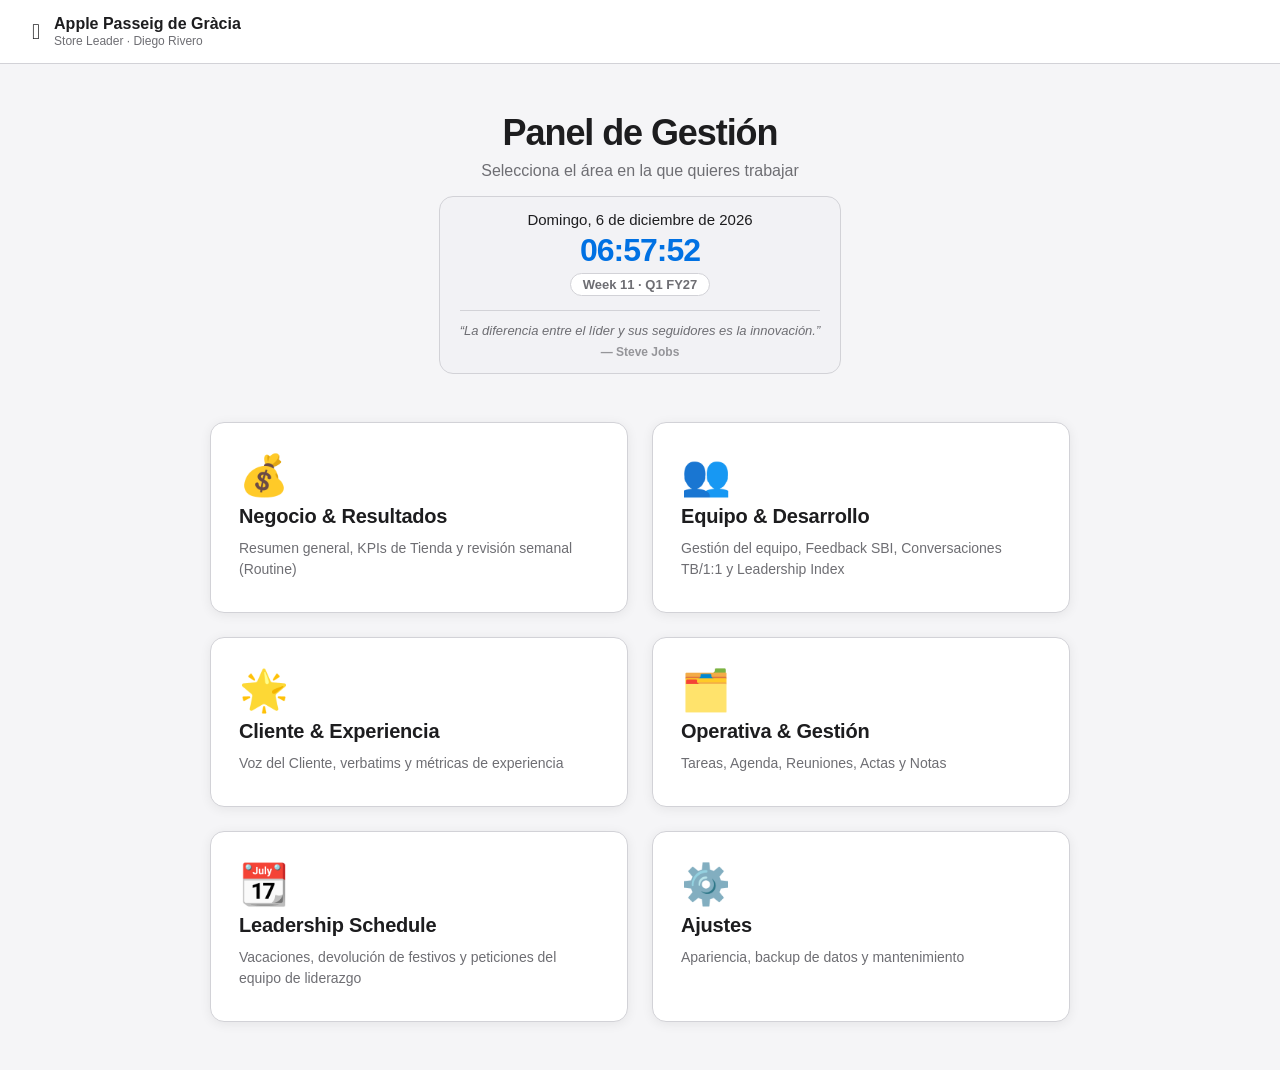
==== Dashboard-Personal (Back up)/index.html @ ff7a6639 "Add files via upload" ====
<!DOCTYPE html>
<html lang="es" data-theme="light">
<head>
  <meta charset="UTF-8">
  <meta name="viewport" content="width=device-width, initial-scale=1.0">
  <title>Panel — Apple Passeig de Gràcia</title>
  <link rel="manifest" href="manifest.json">
  <meta name="apple-mobile-web-app-capable" content="yes">
  <meta name="apple-mobile-web-app-status-bar-style" content="default">
  <meta name="apple-mobile-web-app-title" content="Panel APG">
  <link rel="stylesheet" href="dashboard.css">
</head>
<body class="index-body">

<header class="index-header">
  <span class="apple-logo">&#63743;</span>
  <div>
    <div class="store-name">Apple Passeig de Gràcia</div>
    <div class="store-role">Store Leader · Diego Rivero</div>
  </div>
</header>

<main class="index-main">
  <div class="index-welcome">
    <h1>Panel de Gestión</h1>
    <p>Selecciona el área en la que quieres trabajar</p>
    <div class="index-fiscal-info" id="index-fiscal-info">
      <div class="index-date" id="index-date">—</div>
      <div class="index-time" id="index-time">—</div>
      <div class="index-quarter" id="index-quarter">—</div>
      <div class="index-quote" id="index-quote" style="display:none">
        <span class="index-quote-text" id="index-quote-text"></span>
        <span class="index-quote-author" id="index-quote-author"></span>
      </div>
    </div>
  </div>

  <div class="index-grid">
    <a class="index-card" href="dashboard.html?seccion=negocio">
      <div class="index-card-icon">💰</div>
      <div class="index-card-title">Negocio &amp; Resultados</div>
      <div class="index-card-desc">Resumen general, KPIs de Tienda y revisión semanal (Routine)</div>
    </a>

    <a class="index-card" href="dashboard.html?seccion=equipo">
      <div class="index-card-icon">👥</div>
      <div class="index-card-title">Equipo &amp; Desarrollo</div>
      <div class="index-card-desc">Gestión del equipo, Feedback SBI, Conversaciones TB/1:1 y Leadership Index</div>
    </a>

    <a class="index-card" href="dashboard.html?seccion=cliente">
      <div class="index-card-icon">🌟</div>
      <div class="index-card-title">Cliente &amp; Experiencia</div>
      <div class="index-card-desc">Voz del Cliente, verbatims y métricas de experiencia</div>
    </a>

    <a class="index-card" href="dashboard.html?seccion=operativa">
      <div class="index-card-icon">🗂️</div>
      <div class="index-card-title">Operativa &amp; Gestión</div>
      <div class="index-card-desc">Tareas, Agenda, Reuniones, Actas y Notas</div>
    </a>
    <a class="index-card" href="dashboard.html?seccion=leadership">
      <div class="index-card-icon">📆</div>
      <div class="index-card-title">Leadership Schedule</div>
      <div class="index-card-desc">Vacaciones, devolución de festivos y peticiones del equipo de liderazgo</div>
    </a>

    <div class="index-card" onclick="openSettingsModal()" style="cursor:pointer">
      <div class="index-card-icon">⚙️</div>
      <div class="index-card-title">Ajustes</div>
      <div class="index-card-desc">Apariencia, backup de datos y mantenimiento</div>
    </div>
  </div>
</main>

<!-- ══════════════ MODAL: AJUSTES ══════════════ -->
<div id="settings-modal-overlay" onclick="if(event.target===this)closeSettingsModal()"
  style="display:none;position:fixed;inset:0;background:rgba(0,0,0,0.4);z-index:500;backdrop-filter:blur(4px)">
  <div id="settings-modal" class="settings-modal">

    <!-- Cabecera -->
    <div class="settings-modal-header">
      <div class="settings-modal-title">⚙️ Ajustes</div>
      <button class="settings-modal-close" onclick="closeSettingsModal()" title="Cerrar">✕</button>
    </div>

    <!-- Contenido con scroll -->
    <div class="settings-modal-body">

      <!-- ── SECCIÓN 1: APARIENCIA ── -->
      <div class="settings-section">
        <div class="settings-section-title">🎨 Apariencia</div>

        <!-- Tema claro/oscuro -->
        <div class="settings-row">
          <span id="settings-theme-label" class="settings-row-label">🌙 Modo oscuro</span>
          <button id="settings-theme-btn" class="settings-btn" onclick="settingsToggleTheme()">Activar</button>
        </div>

        <!-- Colores de acento -->
        <div class="settings-row" style="align-items:flex-start;flex-direction:column;gap:10px">
          <span class="settings-row-label">🎨 Color de acento</span>
          <div style="display:flex;gap:10px">
            <button class="settings-accent-dot active" data-accent="blue"
              style="background:#0071e3" title="Azul Apple"
              onclick="settingsSetAccent('blue')"></button>
            <button class="settings-accent-dot" data-accent="green"
              style="background:#28a745" title="Verde"
              onclick="settingsSetAccent('green')"></button>
            <button class="settings-accent-dot" data-accent="purple"
              style="background:#6f42c1" title="Morado"
              onclick="settingsSetAccent('purple')"></button>
            <button class="settings-accent-dot" data-accent="coral"
              style="background:#e8533a" title="Coral"
              onclick="settingsSetAccent('coral')"></button>
          </div>
        </div>
      </div>

      <!-- ── SECCIÓN 2: DATOS & BACKUP ── -->
      <div class="settings-section">
        <div class="settings-section-title">💾 Datos &amp; Backup</div>

        <!-- Indicador de almacenamiento -->
        <div style="margin-bottom:14px">
          <div class="settings-row-label" style="margin-bottom:8px">📊 Uso de almacenamiento</div>
          <div id="settings-storage-indicator">
            <div style="font-size:13px;color:var(--text-secondary)">Calculando...</div>
          </div>
        </div>

        <!-- Último backup -->
        <div class="settings-row" style="flex-direction:column;align-items:flex-start;gap:4px">
          <span class="settings-row-label">🕐 Último backup</span>
          <span id="settings-last-backup" style="font-size:12px;color:var(--text-secondary)">—</span>
        </div>

        <!-- Acciones de export / import -->
        <div style="display:flex;gap:8px;flex-wrap:wrap;margin-top:14px">
          <button class="settings-btn settings-btn-primary" onclick="settingsExportData()">
            📤 Exportar backup
          </button>
          <label class="settings-btn" style="cursor:pointer">
            📥 Importar backup
            <input type="file" accept=".json" style="display:none"
              onchange="settingsImportData(event)">
          </label>
        </div>
        <div id="settings-import-status" style="font-size:12px;margin-top:8px;min-height:16px"></div>
      </div>

      <!-- ── SECCIÓN 3: MANTENIMIENTO ── -->
      <div class="settings-section" style="border-bottom:none">
        <div class="settings-section-title">🗂️ Mantenimiento</div>

        <div class="settings-row">
          <div>
            <div class="settings-row-label">Archivar mes anterior</div>
            <div style="font-size:12px;color:var(--text-secondary);margin-top:2px">
              Libera espacio archivando los datos del mes pasado
            </div>
          </div>
          <button class="settings-btn" onclick="settingsArchivePreviousMonth()">🗂️ Archivar</button>
        </div>
        <div id="settings-archive-result" style="font-size:12px;color:#34c759;margin-top:6px;min-height:16px"></div>
      </div>

    </div><!-- /settings-modal-body -->
  </div><!-- /settings-modal -->
</div><!-- /settings-modal-overlay -->

<script>
  /* Apply saved theme preference */
  (function() {
    try {
      const isDarkTheme = JSON.parse(localStorage.getItem('apg_theme'));
      if (isDarkTheme) document.documentElement.setAttribute('data-theme', 'dark');
    } catch(e) {}
  })();
</script>

<script type="module">
  import { FISCAL_QUARTERS, DIAS, MESES } from './js/core/constants.js';

  function getFiscalWeekInfo(date) {
    let activeQ = null;
    for (let i = FISCAL_QUARTERS.length - 1; i >= 0; i--) {
      if (date >= FISCAL_QUARTERS[i].startDate) { activeQ = FISCAL_QUARTERS[i]; break; }
    }
    if (!activeQ) return null;
    const msPerWeek = 7 * 24 * 60 * 60 * 1000;
    const weekNum = Math.floor((date - activeQ.startDate) / msPerWeek) + 1;
    return { week: weekNum, quarter: activeQ.label };
  }

  // DIAS en constants.js usa minúsculas → capitalizar para display
  const DIAS_CAP = DIAS.map(d => d.charAt(0).toUpperCase() + d.slice(1));

  function updateFiscalInfo() {
    const now = new Date();
    const dateStr = `${DIAS_CAP[now.getDay()]}, ${now.getDate()} de ${MESES[now.getMonth()]} de ${now.getFullYear()}`;
    const dateEl = document.getElementById('index-date');
    if (dateEl) dateEl.textContent = dateStr;

    const h = String(now.getHours()).padStart(2,'0');
    const m = String(now.getMinutes()).padStart(2,'0');
    const s = String(now.getSeconds()).padStart(2,'0');
    const timeEl = document.getElementById('index-time');
    if (timeEl) timeEl.textContent = `${h}:${m}:${s}`;

    const fi = getFiscalWeekInfo(now);
    const quarterEl = document.getElementById('index-quarter');
    if (quarterEl && fi) quarterEl.textContent = `Week ${fi.week} · ${fi.quarter}`;
    else if (quarterEl) quarterEl.textContent = '';
  }

  updateFiscalInfo();
  setInterval(updateFiscalInfo, 1000);
</script>

<script>
  /* ── SETTINGS MODAL ── */
  (function() {

    // ── Abrir / Cerrar ──────────────────────────────────────────
    window.openSettingsModal = function() {
      const overlay = document.getElementById('settings-modal-overlay');
      const modal   = document.getElementById('settings-modal');
      if (!overlay || !modal) return;
      overlay.style.display = 'block';
      // Forzar reflow para que la transición funcione
      modal.getBoundingClientRect();
      modal.classList.add('open');
      settingsRenderStorage();
      settingsRenderLastBackup();
      settingsRenderAccent();
      settingsRenderThemeBtn();
    };

    window.closeSettingsModal = function() {
      const overlay = document.getElementById('settings-modal-overlay');
      const modal   = document.getElementById('settings-modal');
      if (!overlay || !modal) return;
      modal.classList.remove('open');
      setTimeout(() => { overlay.style.display = 'none'; }, 350);
    };

    // ── Apariencia: tema ────────────────────────────────────────
    window.settingsToggleTheme = function() {
      const isDark = document.documentElement.getAttribute('data-theme') === 'dark';
      const newTheme = isDark ? 'light' : 'dark';
      document.documentElement.setAttribute('data-theme', newTheme);
      try { localStorage.setItem('apg_theme', JSON.stringify(newTheme === 'dark')); } catch(e) {}
      settingsRenderThemeBtn();
    };

    function settingsRenderThemeBtn() {
      const isDark = document.documentElement.getAttribute('data-theme') === 'dark';
      const label = document.getElementById('settings-theme-label');
      const btn   = document.getElementById('settings-theme-btn');
      if (label) label.textContent = isDark ? '☀️ Modo claro' : '🌙 Modo oscuro';
      if (btn)   btn.textContent   = isDark ? 'Desactivar' : 'Activar';
    }

    // ── Apariencia: acento ──────────────────────────────────────
    const ACCENT_COLORS = {
      blue:   { css: '#0071e3', vars: { '--accent': '#0071e3', '--accent-hover': '#0077ed' } },
      green:  { css: '#28a745', vars: { '--accent': '#28a745', '--accent-hover': '#22963d' } },
      purple: { css: '#6f42c1', vars: { '--accent': '#6f42c1', '--accent-hover': '#6230b8' } },
      coral:  { css: '#e8533a', vars: { '--accent': '#e8533a', '--accent-hover': '#d44530' } }
    };

    window.settingsSetAccent = function(name) {
      const theme = ACCENT_COLORS[name];
      if (!theme) return;
      const root = document.documentElement;
      Object.entries(theme.vars).forEach(([k, v]) => root.style.setProperty(k, v));
      try { localStorage.setItem('apg_accent', name); } catch(e) {}
      settingsRenderAccent();
    };

    function settingsRenderAccent() {
      const saved = localStorage.getItem('apg_accent') || 'blue';
      document.querySelectorAll('.settings-accent-dot').forEach(btn => {
        btn.classList.toggle('active', btn.dataset.accent === saved);
      });
    }

    // Aplicar acento guardado al cargar
    (function applyAccentOnLoad() {
      const saved = localStorage.getItem('apg_accent');
      if (saved && ACCENT_COLORS[saved]) {
        const root = document.documentElement;
        Object.entries(ACCENT_COLORS[saved].vars).forEach(([k, v]) => root.style.setProperty(k, v));
      }
    })();

    // ── Datos: almacenamiento ───────────────────────────────────
    function settingsRenderStorage() {
      const el = document.getElementById('settings-storage-indicator');
      if (!el) return;
      let total = 0;
      try {
        for (let key in localStorage) {
          if (Object.prototype.hasOwnProperty.call(localStorage, key)) {
            total += (localStorage[key].length + key.length) * 2;
          }
        }
      } catch(e) {}
      const usedKB  = Math.round(total / 1024);
      const limitKB = 5120;
      const pct     = Math.min(100, Math.round((usedKB / limitKB) * 100));
      let color = '#34c759'; // success
      let icon  = '🟢';
      if (pct >= 80)      { color = '#ff3b30'; icon = '🔴'; }
      else if (pct >= 60) { color = '#ff9f0a'; icon = '🟡'; }
      el.innerHTML = `
        <div style="display:flex;align-items:center;justify-content:space-between;margin-bottom:6px">
          <span style="font-size:13px;color:var(--text-secondary)">${icon} ${usedKB} KB de ~${limitKB} KB</span>
          <span style="font-size:13px;font-weight:600;color:var(--text-primary)">${pct}%</span>
        </div>
        <div style="background:var(--border);border-radius:99px;height:6px;overflow:hidden">
          <div style="width:${pct}%;height:100%;background:${color};border-radius:99px;transition:width 0.4s"></div>
        </div>
      `;
    }

    // ── Datos: último backup ────────────────────────────────────
    function settingsRenderLastBackup() {
      const el = document.getElementById('settings-last-backup');
      if (!el) return;
      const ts = parseInt(localStorage.getItem('apg_last_backup') || '0', 10);
      if (!ts) { el.textContent = 'Nunca — ¡exporta un backup pronto!'; return; }
      const d    = new Date(ts);
      const days = Math.floor((Date.now() - ts) / (1000 * 60 * 60 * 24));
      const fmt  = d.toLocaleDateString('es-ES', { day:'2-digit', month:'long', year:'numeric' });
      const rel  = days === 0 ? 'hoy' : days === 1 ? 'hace 1 día' : `hace ${days} días`;
      el.textContent = `${fmt} (${rel})`;
      el.style.color = days > 7 ? '#ff9f0a' : 'var(--text-secondary)';
    }

    // ── Datos: export / import ──────────────────────────────────
    window.settingsExportData = function() {
      try {
        const data = {};
        for (let i = 0; i < localStorage.length; i++) {
          const k = localStorage.key(i);
          data[k] = localStorage.getItem(k);
        }
        const blob = new Blob([JSON.stringify(data, null, 2)], { type: 'application/json' });
        const url  = URL.createObjectURL(blob);
        const a    = document.createElement('a');
        const date = new Date().toISOString().slice(0, 10);
        a.href = url;
        a.download = `apg-backup-${date}.json`;
        a.click();
        URL.revokeObjectURL(url);
        localStorage.setItem('apg_last_backup', Date.now());
        settingsRenderLastBackup();
        const status = document.getElementById('settings-import-status');
        if (status) { status.textContent = '✓ Backup exportado correctamente'; status.style.color = '#34c759'; setTimeout(() => { status.textContent = ''; }, 3000); }
      } catch(e) {
        const status = document.getElementById('settings-import-status');
        if (status) { status.textContent = '✗ Error al exportar'; status.style.color = '#ff3b30'; }
      }
    };

    window.settingsImportData = function(event) {
      const file = event.target.files[0];
      if (!file) return;
      const status = document.getElementById('settings-import-status');
      const reader = new FileReader();
      reader.onload = function(e) {
        try {
          const data = JSON.parse(e.target.result);
          // Filtrar solo claves con prefijo apg_
          const apgEntries = Object.entries(data).filter(([k]) => k.startsWith('apg_'));
          if (apgEntries.length === 0) {
            if (status) { status.textContent = '✗ Archivo inválido: no parece un backup de este dashboard'; status.style.color = '#ff3b30'; }
            return;
          }
          // Fecha de último backup en el archivo (si existe)
          const lastBackupRaw = data['apg_last_backup'];
          let lastBackupStr = '';
          if (lastBackupRaw) {
            const ts = parseInt(lastBackupRaw, 10);
            if (ts) lastBackupStr = new Date(ts).toLocaleDateString('es-ES', { day:'2-digit', month:'long', year:'numeric' });
          }
          // Modal de confirmación inline
          const overlay = document.createElement('div');
          overlay.id = 'apg-import-confirm';
          overlay.style.cssText = 'position:fixed;inset:0;background:rgba(0,0,0,0.45);display:flex;align-items:center;justify-content:center;z-index:9999';
          overlay.innerHTML = `
            <div style="background:var(--surface);border-radius:16px;padding:28px 24px;max-width:380px;width:90%;box-shadow:0 8px 32px rgba(0,0,0,0.25)">
              <div style="font-size:17px;font-weight:600;color:var(--text-primary);margin-bottom:12px">📦 Confirmar importación</div>
              <div style="font-size:13px;color:var(--text-secondary);margin-bottom:6px">Se van a importar <strong style="color:var(--text-primary)">${apgEntries.length} claves</strong> con prefijo <code>apg_</code>.</div>
              ${lastBackupStr ? `<div style="font-size:12px;color:var(--text-secondary);margin-bottom:6px">Fecha del backup: <strong style="color:var(--text-primary)">${lastBackupStr}</strong></div>` : ''}
              <div style="font-size:12px;color:#ff9f0a;margin-bottom:18px">⚠️ Se sobrescribirán los datos actuales. Esta acción no se puede deshacer.</div>
              <div style="display:flex;gap:10px;justify-content:flex-end">
                <button id="apg-import-cancel" style="padding:8px 18px;border-radius:8px;border:1.5px solid var(--border);background:transparent;color:var(--text-primary);font-size:14px;cursor:pointer">Cancelar</button>
                <button id="apg-import-confirm-btn" style="padding:8px 18px;border-radius:8px;border:none;background:var(--accent);color:#fff;font-size:14px;font-weight:600;cursor:pointer">✓ Importar ${apgEntries.length} claves</button>
              </div>
            </div>
          `;
          document.body.appendChild(overlay);
          document.getElementById('apg-import-cancel').onclick = function() {
            overlay.remove();
            if (status) { status.textContent = ''; }
          };
          document.getElementById('apg-import-confirm-btn').onclick = function() {
            overlay.remove();
            try {
              apgEntries.forEach(([k, v]) => localStorage.setItem(k, v));
              if (status) { status.textContent = '✓ Datos importados. Recarga la página para ver los cambios.'; status.style.color = '#34c759'; }
              settingsRenderStorage();
              settingsRenderLastBackup();
            } catch(err) {
              if (status) { status.textContent = '✗ Error al escribir en localStorage'; status.style.color = '#ff3b30'; }
            }
          };
        } catch(err) {
          if (status) { status.textContent = '✗ Archivo inválido'; status.style.color = '#ff3b30'; }
        }
      };
      reader.readAsText(file);
      event.target.value = '';
    };

    // ── Mantenimiento: archivar mes anterior ────────────────────
    window.settingsArchivePreviousMonth = function() {
      // Intentar llamar a la función nativa del dashboard si está disponible
      // (cuando el usuario navega desde dashboard.html)
      if (typeof window.archivePreviousMonth === 'function') {
        window.archivePreviousMonth();
        return;
      }
      // Desde index.html: archivar claves de tareas/notas del mes anterior
      try {
        const now   = new Date();
        const prev  = new Date(now.getFullYear(), now.getMonth() - 1, 1);
        const label = `${prev.getFullYear()}-${String(prev.getMonth() + 1).padStart(2, '0')}`;
        const archiveKey = `apg_archive_${label}`;
        const keysToArchive = ['apg_tareas', 'apg_notas', 'apg_reuniones', 'apg_actas'];
        const archived = {};
        keysToArchive.forEach(k => {
          const val = localStorage.getItem(k);
          if (val) archived[k] = val;
        });
        localStorage.setItem(archiveKey, JSON.stringify(archived));
        const result = document.getElementById('settings-archive-result');
        if (result) { result.textContent = `✓ Mes ${label} archivado correctamente`; setTimeout(() => { result.textContent = ''; }, 4000); }
        settingsRenderStorage();
      } catch(e) {
        const result = document.getElementById('settings-archive-result');
        if (result) { result.textContent = '✗ Error al archivar'; }
      }
    };

    // ── Cerrar con tecla Escape ─────────────────────────────────
    document.addEventListener('keydown', function(e) {
      if (e.key === 'Escape') closeSettingsModal();
    });

  })();
</script>
<script type="module">
  import { DEFAULT_QUOTES } from './js/core/constants.js';
  try {
    const customQuotes = JSON.parse(localStorage.getItem('apg_custom_quotes') || '[]');
    const allQuotes = [...DEFAULT_QUOTES, ...customQuotes];
    const idx = Math.floor(new Date().getDate() % allQuotes.length);
    const q = allQuotes[idx] || DEFAULT_QUOTES[0];
    const quoteEl  = document.getElementById('index-quote');
    const textEl   = document.getElementById('index-quote-text');
    const authorEl = document.getElementById('index-quote-author');
    if (quoteEl && textEl && authorEl) {
      textEl.textContent  = '\u201C' + q.text + '\u201D';
      authorEl.textContent = '\u2014 ' + q.author;
      quoteEl.style.display = 'block';
    }
  } catch(e) { console.error('Error loading quote:', e); }
</script>
</body>
</html>
---- Dashboard-Personal (Back up)/dashboard.css ----
:root {
      --bg: #f5f5f7;
      --surface: #ffffff;
      --surface2: #f2f2f5;
      --border: #d2d2d7;
      --text-primary: #1d1d1f;
      --text-secondary: #6e6e73;
      --accent: #0071e3;
      --success: #34c759;
      --warning: #ff9f0a;
      --danger: #ff3b30;
      --purple: #af52de;
      --shadow: 0 2px 12px rgba(0,0,0,0.07);
      --radius: 14px;
      --radius-sm: 10px;
    }
    [data-theme="dark"] {
      --bg: #000000;
      --surface: #1c1c1e;
      --surface2: #2c2c2e;
      --border: #3a3a3c;
      --text-primary: #f5f5f7;
      --text-secondary: #98989d;
      --shadow: 0 2px 12px rgba(0,0,0,0.5);
      /* Section-specific backgrounds */
      --section-resumen-bg: #0a1628;
      --section-equipo-bg: #0a1e0f;
      --section-agenda-bg: #0f0a28;
      --section-notas-bg: #1a1208;
      --section-cliente-bg: #0a1e1e;
      --section-leadership-bg: #1a0a0a;
    }
    /* Dark mode section backgrounds */
    [data-theme="dark"] section.section#tab-resumen.active   { background: var(--section-resumen-bg); }
    [data-theme="dark"] section.section#tab-equipo.active    { background: var(--section-equipo-bg); }
    [data-theme="dark"] section.section#tab-agenda.active    { background: var(--section-agenda-bg); }
    [data-theme="dark"] section.section#tab-notas.active     { background: var(--section-notas-bg); }
    [data-theme="dark"] section.section#tab-clientes.active  { background: var(--section-cliente-bg); }
    [data-theme="dark"] section.section#tab-ls-vac.active    { background: var(--section-leadership-bg); }
    [data-theme="dark"] section.section#tab-ls-index.active  { background: var(--section-equipo-bg); }
    [data-theme="dark"] section.section#tab-ls-schedule.active { background: var(--section-leadership-bg); }
    /* Dark mode card improvements */
    [data-theme="dark"] .card { background: #1c1c1e; border-color: #2c2c2e; }
    [data-theme="dark"] .reunion-card { background: #1e1e20; border-color: #2c2c2e; }
    [data-theme="dark"] .note-card { background: #1e1e20; border-color: #2c2c2e; }
    /* Dark mode today column */
    [data-theme="dark"] .week-cal-day-col.today-col { background: rgba(0,113,227,0.12); border-color: #0a84ff; }
    [data-theme="dark"] .week-col.today-col { background: rgba(0,113,227,0.12); border-color: #0a84ff; }
    /* Dark mode buttons */
    [data-theme="dark"] .btn-primary { box-shadow: 0 0 0 1px rgba(0,113,227,0.4), 0 2px 8px rgba(0,113,227,0.25); }
    /* Dark mode inputs and selects */
    [data-theme="dark"] .task-input,
    [data-theme="dark"] .task-select,
    [data-theme="dark"] input[type="text"],
    [data-theme="dark"] input[type="date"],
    [data-theme="dark"] input[type="time"],
    [data-theme="dark"] input[type="email"],
    [data-theme="dark"] input[type="datetime-local"],
    [data-theme="dark"] textarea,
    [data-theme="dark"] select { background: #1c1c1e; border-color: #3a3a3c; color: #f5f5f7; }
    /* Dark mode absence counter */
    [data-theme="dark"] .ls-vac-counter-nonzero { background: #7f1d1d !important; color: #fca5a5 !important; }
    * { box-sizing: border-box; margin: 0; padding: 0; }
    body {
      font-family: -apple-system, BlinkMacSystemFont, 'SF Pro Display', 'Helvetica Neue', sans-serif;
      background: var(--bg);
      color: var(--text-primary);
      min-height: 100vh;
      transition: background 0.3s, color 0.3s;
    }

    /* ── HEADER ── */
    .header {
      background: var(--surface);
      border-bottom: 1px solid var(--border);
      padding: 0 32px;
      height: 64px;
      display: flex;
      align-items: center;
      justify-content: space-between;
      position: sticky;
      top: 0;
      z-index: 100;
      backdrop-filter: saturate(180%) blur(20px);
      -webkit-backdrop-filter: saturate(180%) blur(20px);
    }
    .header-left { display: flex; align-items: center; gap: 14px; }
    .apple-logo { font-size: 22px; line-height: 1; }
    .store-name { font-size: 16px; font-weight: 600; }
    .store-role { font-size: 12px; color: var(--text-secondary); margin-top: 1px; }
    .header-right { display: flex; align-items: center; gap: 14px; }
    .live-clock { font-size: 15px; font-weight: 500; color: var(--text-secondary); font-variant-numeric: tabular-nums; letter-spacing: -0.02em; }
    .theme-btn {
      background: color-mix(in srgb, var(--accent) 10%, transparent);
      border: 1px solid color-mix(in srgb, var(--accent) 30%, transparent);
      border-radius: 20px;
      padding: 6px 16px;
      cursor: pointer;
      font-size: 13px;
      font-weight: 500;
      font-family: inherit;
      color: var(--accent);
      transition: background 0.2s, border-color 0.2s;
    }
    .theme-btn:hover {
      background: color-mix(in srgb, var(--accent) 18%, transparent);
      border-color: color-mix(in srgb, var(--accent) 50%, transparent);
    }
    .header-secondary-btns {
      display: flex; align-items: center; gap: 2px;
      margin-right: 4px; padding-right: 10px;
      border-right: 1px solid var(--border);
    }
    .header-icon-btn {
      background: transparent;
      border: 1px solid transparent;
      border-radius: 8px;
      padding: 5px 8px;
      cursor: pointer;
      font-size: 15px;
      color: var(--text-secondary);
      transition: background 0.2s, color 0.2s, border-color 0.2s;
      font-family: inherit;
    }
    .header-icon-btn:hover { background: var(--surface2); color: var(--text-primary); border-color: var(--border); }

    /* ── NAV TABS ── */
    .nav-tabs {
      background: var(--surface);
      border-bottom: 1px solid var(--border);
      padding: 0 32px;
      display: flex;
      gap: 2px;
      overflow-x: auto;
      scrollbar-width: none;
    }
    .nav-tabs::-webkit-scrollbar { display: none; }
    .nav-tab {
      padding: 14px 18px;
      font-size: 14px;
      font-weight: 500;
      color: var(--text-secondary);
      cursor: pointer;
      border-bottom: 2px solid transparent;
      transition: color 0.2s, border-color 0.2s;
      white-space: nowrap;
      user-select: none;
    }
    .nav-tab.active { color: var(--accent); border-bottom-color: var(--accent); }
    .nav-tab:hover:not(.active) { color: var(--text-primary); }

    /* ── MAIN ── */
    .main { padding: 28px 32px; max-width: 1440px; margin: 0 auto; }
    .section { display: none; }
    .section.active { display: block; }

    /* ── TYPOGRAPHY ── */
    .page-title { font-size: 28px; font-weight: 700; margin-bottom: 6px; letter-spacing: -0.02em; }
    .page-subtitle { font-size: 15px; color: var(--text-secondary); margin-bottom: 24px; }

    /* ── CARDS ── */
    .card {
      background: var(--surface);
      border-radius: var(--radius);
      padding: 22px;
      box-shadow: var(--shadow);
      border: 1px solid var(--border);
    }
    .card-title {
      font-size: 12px;
      font-weight: 600;
      color: var(--text-secondary);
      text-transform: uppercase;
      letter-spacing: 0.05em;
      margin-bottom: 14px;
    }

    /* ── GRIDS ── */
    .grid-4 { display: grid; grid-template-columns: repeat(4, 1fr); gap: 16px; }
    .grid-3 { display: grid; grid-template-columns: repeat(3, 1fr); gap: 16px; }
    .grid-2 { display: grid; grid-template-columns: repeat(2, 1fr); gap: 16px; }
    .grid-2-3 { display: grid; grid-template-columns: 2fr 3fr; gap: 16px; }
    .section-gap { margin-top: 20px; }

    /* ── KPI CARDS ── */
    .kpi-value { font-size: 38px; font-weight: 700; line-height: 1; margin: 10px 0 6px; letter-spacing: -0.03em; }
    .kpi-label { font-size: 13px; color: var(--text-secondary); }
    .kpi-editable {
      background: none;
      border: none;
      font-family: inherit;
      font-size: 38px;
      font-weight: 700;
      letter-spacing: -0.03em;
      color: var(--text-primary);
      width: 100%;
      outline: none;
      cursor: text;
      padding: 0;
      transition: background 0.15s;
    }
    .kpi-editable:focus {
      background: var(--surface2);
      border-radius: 6px;
      padding: 2px 8px;
    }
    .kpi-obj-input {
      background: none;
      border: none;
      border-bottom: 1px dashed var(--border);
      width: 70px;
      color: var(--text-secondary);
      font-size: 13px;
      font-family: inherit;
      outline: none;
      padding: 0 2px;
    }

    /* ── PROGRESS ── */
    .progress-wrap { margin-top: 14px; }
    .progress-label { display: flex; justify-content: space-between; font-size: 12px; color: var(--text-secondary); margin-bottom: 6px; }
    .progress-bar { height: 5px; background: var(--surface2); border-radius: 3px; overflow: hidden; }
    .progress-fill { height: 100%; border-radius: 3px; background: var(--accent); transition: width 0.6s cubic-bezier(.4,0,.2,1); }
    .progress-fill.green { background: var(--success); }
    .progress-fill.orange { background: var(--warning); }

    /* ── INPUTS & BUTTONS ── */
    .task-input {
      flex: 1;
      min-width: 180px;
      padding: 10px 14px;
      border: 1px solid var(--border);
      border-radius: var(--radius-sm);
      background: var(--surface2);
      color: var(--text-primary);
      font-family: inherit;
      font-size: 14px;
      outline: none;
      transition: border-color 0.2s, box-shadow 0.2s;
    }
    .task-input:focus { border-color: var(--accent); box-shadow: 0 0 0 3px rgba(0,113,227,0.12); }
    .task-select {
      padding: 10px 14px;
      border: 1px solid var(--border);
      border-radius: var(--radius-sm);
      background: var(--surface2);
      color: var(--text-primary);
      font-family: inherit;
      font-size: 14px;
      outline: none;
      cursor: pointer;
    }
    .btn {
      padding: 10px 20px;
      border: none;
      border-radius: var(--radius-sm);
      cursor: pointer;
      font-family: inherit;
      font-size: 14px;
      font-weight: 500;
      transition: opacity 0.2s, transform 0.1s;
      white-space: nowrap;
    }
    .btn:active { transform: scale(0.97); }
    .btn-primary { background: var(--accent); color: white; }
    .btn-primary:hover { opacity: 0.88; }
    .btn-ghost { background: var(--surface2); color: var(--text-primary); border: 1px solid var(--border); }
    .btn-ghost:hover { background: var(--border); }
    .btn-secondary { background: var(--surface2); color: var(--text-primary); border: 1px solid var(--border); padding: 7px 16px; border-radius: var(--radius-sm); font-size: 13px; cursor: pointer; font-weight: 500; transition: background 0.15s, color 0.15s; }
    .btn-secondary:hover { background: var(--border); }
    .btn-icon { background: none; border: none; cursor: pointer; color: var(--text-secondary); font-size: 18px; padding: 4px 8px; border-radius: 6px; transition: color 0.2s; }
    .btn-icon:hover { color: var(--danger); }

    /* ── TASK LIST ── */
    .task-input-row { display: flex; gap: 8px; flex-wrap: wrap; align-items: center; }
    .task-list { display: flex; flex-direction: column; gap: 8px; }
    .task-item {
      display: flex;
      align-items: center;
      gap: 12px;
      padding: 13px 16px;
      background: var(--surface2);
      border-radius: var(--radius-sm);
      border-left: 3px solid transparent;
      transition: opacity 0.2s;
    }
    .task-item.priority-alta  { border-left-color: var(--danger); }
    .task-item.priority-media { border-left-color: var(--warning); }
    .task-item.priority-baja  { border-left-color: var(--success); }
    .task-item.done { opacity: 0.45; }
    .task-item.done .task-text { text-decoration: line-through; }
    .task-checkbox { width: 17px; height: 17px; cursor: pointer; accent-color: var(--accent); flex-shrink: 0; }
    .task-text { flex: 1; font-size: 14px; line-height: 1.4; }
    .task-meta { font-size: 12px; color: var(--text-secondary); white-space: nowrap; }
    .priority-badge {
      font-size: 11px;
      font-weight: 600;
      padding: 3px 9px;
      border-radius: 20px;
      white-space: nowrap;
      flex-shrink: 0;
    }
    .priority-badge.alta  { background: rgba(255,59,48,0.12);  color: var(--danger); }
    .priority-badge.media { background: rgba(255,159,10,0.12); color: var(--warning); }
    .priority-badge.baja  { background: rgba(52,199,89,0.12);  color: var(--success); }

    .priority-select-inline {
      font-size: 11px;
      font-weight: 600;
      padding: 3px 6px;
      border-radius: 20px;
      border: none;
      cursor: pointer;
      flex-shrink: 0;
      appearance: none;
      -webkit-appearance: none;
      background-size: 0;
      min-width: 72px;
      text-align: center;
    }
    .priority-select-inline.priority-alta  { background: rgba(255,59,48,0.12);  color: var(--danger); }
    .priority-select-inline.priority-media { background: rgba(255,159,10,0.12); color: var(--warning); }
    .priority-select-inline.priority-baja  { background: rgba(52,199,89,0.12);  color: var(--success); }

    .eis-drag-over {
      background: rgba(0,113,227,0.08) !important;
      outline: 2px dashed var(--accent);
      border-radius: var(--radius-sm);
    }

    /* ── FILTER PILLS ── */
    .filter-row { display: flex; gap: 8px; flex-wrap: wrap; margin-bottom: 18px; }
    .filter-pill {
      padding: 7px 16px;
      border-radius: 20px;
      font-size: 13px;
      font-weight: 500;
      cursor: pointer;
      border: 1px solid var(--border);
      background: var(--surface2);
      color: var(--text-secondary);
      transition: all 0.15s;
      font-family: inherit;
    }
    .filter-pill.active { background: var(--accent); color: white; border-color: var(--accent); }
    .filter-pill:hover:not(.active) { color: var(--text-primary); border-color: var(--text-secondary); }

    /* ── TEAM ── */
    .team-grid { display: grid; grid-template-columns: repeat(auto-fill, minmax(196px, 1fr)); gap: 14px; }
    .team-card {
      background: var(--surface2);
      border-radius: var(--radius-sm);
      padding: 18px;
      position: relative;
      border: 1px solid var(--border);
    }
    .team-avatar {
      width: 48px; height: 48px;
      border-radius: 50%;
      display: flex; align-items: center; justify-content: center;
      font-size: 18px; font-weight: 700; color: white;
      margin-bottom: 12px;
    }
    .team-name { font-size: 15px; font-weight: 600; margin-bottom: 3px; }
    .team-role { font-size: 12px; color: var(--text-secondary); margin-bottom: 10px; }
    .status-row { display: flex; align-items: center; gap: 7px; }
    .status-dot { width: 8px; height: 8px; border-radius: 50%; flex-shrink: 0; }
    .status-dot.activo   { background: var(--success); }
    .status-dot.descanso { background: var(--warning); }
    .status-dot.libre    { background: var(--border); }
    .team-status-select {
      font-size: 12px;
      background: var(--surface);
      border: 1px solid var(--border);
      border-radius: 6px;
      padding: 3px 8px;
      color: var(--text-primary);
      cursor: pointer;
      font-family: inherit;
      outline: none;
    }
    .team-remove {
      position: absolute; top: 10px; right: 10px;
      background: none; border: none;
      color: var(--text-secondary); cursor: pointer;
      font-size: 16px; padding: 2px 6px;
      border-radius: 4px; opacity: 0.4; transition: opacity 0.2s;
    }
    .team-remove:hover { opacity: 1; color: var(--danger); }
    .team-note {
      font-size: 12px; margin-top: 10px;
      color: var(--text-secondary);
      background: none; border: none;
      border-bottom: 1px solid var(--border);
      width: 100%; font-family: inherit; outline: none; padding: 3px 0;
    }
    .team-note:focus { border-bottom-color: var(--accent); }

    /* ── EVENTS ── */
    .event-list { display: flex; flex-direction: column; gap: 10px; }
    .event-item {
      display: flex; align-items: flex-start; gap: 16px;
      padding: 16px;
      background: var(--surface2);
      border-radius: var(--radius-sm);
      border: 1px solid var(--border);
    }
    .event-date-box {
      text-align: center; min-width: 48px;
      background: var(--accent);
      border-radius: 10px; padding: 8px;
      color: white; flex-shrink: 0;
    }
    .event-day   { font-size: 22px; font-weight: 700; line-height: 1; }
    .event-month { font-size: 10px; text-transform: uppercase; opacity: 0.85; margin-top: 2px; }
    .event-content { flex: 1; }
    .event-time { font-size: 12px; color: var(--text-secondary); margin-bottom: 3px; }
    .event-title-text { font-size: 15px; font-weight: 600; }
    .event-desc { font-size: 13px; color: var(--text-secondary); margin-top: 3px; }
    .today-badge {
      display: inline-block;
      background: var(--accent);
      color: white; font-size: 10px; font-weight: 600;
      padding: 2px 8px; border-radius: 20px; margin-left: 8px; vertical-align: middle;
    }

    /* ── NOTES ── */
    .notes-area {
      width: 100%; min-height: 200px;
      padding: 16px;
      border: 1px solid var(--border);
      border-radius: var(--radius-sm);
      background: var(--surface2);
      color: var(--text-primary);
      font-family: inherit; font-size: 15px; line-height: 1.7;
      resize: vertical; outline: none;
      transition: border-color 0.2s, box-shadow 0.2s;
    }
    .notes-area:focus { border-color: var(--accent); box-shadow: 0 0 0 3px rgba(0,113,227,0.1); }
    .autosave-msg { font-size: 12px; color: var(--text-secondary); margin-top: 8px; }

    /* ── ADD FORM PANEL ── */
    .add-section {
      background: var(--surface2);
      border: 1px solid var(--border);
      border-radius: var(--radius-sm);
      padding: 18px;
      margin-bottom: 18px;
      display: none;
    }
    .add-section.open { display: block; }
    .add-section .field-label { font-size: 12px; color: var(--text-secondary); margin-bottom: 4px; font-weight: 500; }

    /* ── SUMMARY / RESUMEN ── */
    .greeting     { font-size: 34px; font-weight: 700; letter-spacing: -0.02em; margin-bottom: 6px; }
    .greeting-sub { font-size: 16px; color: var(--text-secondary); margin-bottom: 28px; }
    .summary-stat { text-align: center; }
    .summary-num  { font-size: 44px; font-weight: 700; color: var(--accent); letter-spacing: -0.03em; }
    .summary-label{ font-size: 13px; color: var(--text-secondary); margin-top: 6px; }

    /* ── SAVED FLASH ── */
    .saved-flash { font-size: 12px; color: var(--success); opacity: 0; transition: opacity 0.4s; }
    .saved-flash.show { opacity: 1; }

    /* ── EMPTY STATE ── */
    .empty-state { text-align: center; padding: 48px 20px; color: var(--text-secondary); }
    .empty-state-icon { font-size: 40px; margin-bottom: 12px; }
    .empty-state p { font-size: 14px; }

    /* ── RESPONSIVE ── */
    @media (max-width: 1000px) {
      .grid-4 { grid-template-columns: repeat(2, 1fr); }
      .grid-3 { grid-template-columns: repeat(2, 1fr); }
      .grid-2-3 { grid-template-columns: 1fr; }
    }
    @media (max-width: 640px) {
      .grid-4, .grid-3, .grid-2 { grid-template-columns: 1fr; }
      .main { padding: 16px; }
      .header, .nav-tabs { padding: 0 16px; }
    }

/* ── REUNIONES ── */
.reunion-card {
  background: var(--surface);
  border-radius: var(--radius);
  border: 1px solid var(--border);
  box-shadow: var(--shadow);
  margin-bottom: 14px;
  overflow: hidden;
}
.reunion-header {
  display: flex; align-items: center; gap: 12px;
  padding: 16px 20px; cursor: pointer;
  background: var(--surface);
}
.reunion-header:hover { background: var(--surface2); }
.reunion-title { font-size: 15px; font-weight: 600; flex: 1; }
.reunion-meta { font-size: 12px; color: var(--text-secondary); }
.reunion-status {
  font-size: 11px; font-weight: 600; padding: 3px 10px;
  border-radius: 20px; white-space: nowrap;
}
.status-programada  { background: rgba(0,113,227,0.12); color: var(--accent); }
.status-en-curso    { background: rgba(255,159,10,0.12); color: var(--warning); }
.status-completada  { background: rgba(52,199,89,0.12);  color: var(--success); }
.reunion-body { padding: 0 20px 20px; display: none; }
.reunion-body.open { display: block; }
.reunion-section-title { font-size: 12px; font-weight: 600; color: var(--text-secondary); text-transform: uppercase; letter-spacing: 0.05em; margin: 14px 0 8px; }
.dynamic-list-item {
  display: flex; align-items: center; gap: 8px;
  padding: 6px 0; border-bottom: 1px solid var(--border);
}
.dynamic-list-item:last-child { border-bottom: none; }
.dynamic-list-item input { flex: 1; }

/* ── TB PANEL ── */
.tb-panel {
  background: var(--surface2);
  border: 1px solid var(--border);
  border-radius: var(--radius-sm);
  padding: 16px;
  margin-top: 10px;
  display: none;
}
.tb-panel.open { display: block; }
.tb-session-item {
  background: var(--surface);
  border-radius: var(--radius-sm);
  padding: 12px;
  margin-bottom: 8px;
  border: 1px solid var(--border);
  font-size: 13px;
}
.tb-session-date { font-weight: 600; font-size: 12px; color: var(--accent); margin-bottom: 4px; }

/* ── TB / 1:1 MODAL ── */
.tb-modal-overlay {
  position: fixed; inset: 0; z-index: 350;
  background: rgba(0,0,0,0.5); backdrop-filter: blur(4px);
  display: none; align-items: center; justify-content: center;
  padding: 16px;
}
.tb-modal-overlay.open { display: flex; }
.tb-modal {
  background: var(--surface); border-radius: var(--radius);
  box-shadow: 0 20px 60px rgba(0,0,0,0.3);
  padding: 28px; max-width: 520px; width: 100%;
  max-height: 85vh; overflow-y: auto;
  box-sizing: border-box;
}
.tb-modal-header {
  display: flex; align-items: center; justify-content: space-between;
  margin-bottom: 18px;
}
.tb-modal-title { font-size: 17px; font-weight: 700; }
.tb-modal .add-section {
  display: none; margin-top: 14px; padding: 16px;
  box-sizing: border-box; width: 100%;
}
.tb-modal .add-section.open { display: block; }
.tb-modal textarea,
.tb-modal input[type="text"],
.tb-modal input[type="date"],
.tb-modal input.task-input {
  box-sizing: border-box; max-width: 100%;
}
.follow-up-dot {
  position: absolute; top: 8px; left: 8px;
  width: 9px; height: 9px; border-radius: 50%;
  background: var(--warning);
}
.recog-badge {
  position: absolute; top: 8px; right: 32px;
  background: #ffd700; color: #7a5800;
  font-size: 10px; font-weight: 700;
  padding: 2px 7px; border-radius: 20px;
  display: none;
}

/* ── KPI HISTORY ── */
.kpi-history-table { width: 100%; border-collapse: collapse; font-size: 13px; }
.kpi-history-table th { text-align: left; padding: 8px 10px; font-size: 11px; color: var(--text-secondary); text-transform: uppercase; letter-spacing: 0.04em; border-bottom: 1px solid var(--border); }
.kpi-history-table td { padding: 8px 10px; border-bottom: 1px solid var(--border); }
.kpi-history-table tr:last-child td { border-bottom: none; }
.trend-up   { color: var(--success); font-weight: 600; }
.trend-down { color: var(--danger);  font-weight: 600; }
.kpi-trend  { font-size: 13px; font-weight: 600; }

/* ── KPI ALERT BADGE ── */
.kpi-alert-badge {
  display: inline-block;
  font-size: 11px; font-weight: 700;
  padding: 3px 10px; border-radius: 20px;
  margin-top: 8px;
}
.kpi-alert-badge.danger {
  background: rgba(255,59,48,0.15); color: var(--danger);
  animation: pulse-badge 1.4s ease-in-out infinite;
}
.kpi-alert-badge.warning { background: rgba(255,159,10,0.15); color: var(--warning); }
.kpi-alert-badge.success { background: rgba(52,199,89,0.15); color: var(--success); }
@keyframes pulse-badge {
  0%, 100% { opacity: 1; }
  50%       { opacity: 0.45; }
}

/* ── ACTAS PRINT ── */
.acta-view { display: none; padding: 24px; }
.acta-view.active { display: block; }
.acta-list-item {
  background: var(--surface);
  border: 1px solid var(--border);
  border-radius: var(--radius-sm);
  padding: 16px;
  margin-bottom: 10px;
  cursor: pointer;
  transition: box-shadow 0.2s;
}
.acta-list-item:hover { box-shadow: var(--shadow); }
@media print {
  .header, .nav-tabs, .btn, .btn-primary, .btn-ghost, #print-back-btn { display: none !important; }
  .section { display: none !important; }
  #tab-actas { display: block !important; }
  .acta-view { display: block !important; }
  .acta-list { display: none !important; }
  body { background: white !important; color: black !important; }
  /* Note PDF export: only show print area */
  body.printing-note .section { display: none !important; }
  body.printing-note #note-print-content { display: block !important; }
  #note-print-content { display: none; font-family: -apple-system, BlinkMacSystemFont, 'Helvetica Neue', sans-serif; padding: 32px; max-width: 800px; margin: 0 auto; }
  #note-print-content .note-print-title { font-size: 22px; font-weight: 700; margin-bottom: 8px; }
  #note-print-content .note-print-meta { font-size: 13px; color: #666; margin-bottom: 16px; }
  #note-print-content .note-print-body { font-size: 14px; line-height: 1.6; }
  /* 1:1 prep print */
  body.printing-1on1 .section { display: none !important; }
  body.printing-1on1 #oneone-prep-print { display: block !important; }
  #oneone-prep-print { display: none; }
}

/* ── RECONOCIMIENTOS ── */
.recog-item {
  display: flex; align-items: flex-start; gap: 12px;
  padding: 12px; background: var(--surface2);
  border-radius: var(--radius-sm); border: 1px solid var(--border);
  margin-bottom: 8px;
}
.recog-trophy { font-size: 22px; flex-shrink: 0; }
.recog-text { font-size: 14px; flex: 1; }
.recog-person { font-weight: 600; color: var(--accent); }
.recog-date-small { font-size: 12px; color: var(--text-secondary); margin-top: 3px; }

/* ── KPI CRITICAL SECTION ── */
.kpi-critical-grid { display: grid; grid-template-columns: repeat(3,1fr); gap: 16px; }
.kpi-critical-card { border-left: 3px solid var(--accent) !important; }

/* ── KPI GROUP ── */
.kpi-group { margin-bottom: 24px; }
.kpi-group-header {
  font-size: 11px; font-weight: 700; text-transform: uppercase;
  letter-spacing: 0.06em; color: var(--text-secondary);
  margin-bottom: 12px; display: flex; align-items: center; gap: 8px;
}
.kpi-group-header::after { content:''; flex:1; height:1px; background:var(--border); }

/* ── KPI MIRROR CARD ── */
.kpi-mirror-card { opacity: 0.85; }
.kpi-ref-badge {
  display: inline-block; font-size: 9px; font-weight: 600;
  padding: 1px 5px; border-radius: 8px;
  background: rgba(0,113,227,0.10); color: var(--accent);
  text-transform: none; letter-spacing: 0; margin-left: 4px;
}

/* ── KPI YoY/WoW ROW ── */
.kpi-yow-row {
  display: flex; flex-wrap: wrap; gap: 6px 10px;
  align-items: center; margin-top: 12px; padding-top: 10px;
  border-top: 1px solid var(--border);
}
.kpi-yow-label { font-size: 11px; color: var(--text-secondary); white-space: nowrap; }
.kpi-yow-input {
  background: none; border: none;
  border-bottom: 1px dashed var(--border);
  width: 58px; color: var(--text-secondary);
  font-size: 12px; font-family: inherit;
  outline: none; padding: 0 2px;
}

/* ── YoW BADGES ── */
.yow-badge {
  display: inline-block; font-size: 11px; font-weight: 600;
  padding: 2px 7px; border-radius: 20px; white-space: nowrap;
}
.yow-badge.up   { background: rgba(52,199,89,0.12); color: var(--success); }
.yow-badge.down { background: rgba(255,59,48,0.12); color: var(--danger); }

/* ── KPI COMPACT GRID (Operacionales) ── */
.kpi-compact-grid { display: grid; grid-template-columns: repeat(4,1fr); gap: 12px; }
.kpi-compact-card { padding: 16px !important; }
.kpi-editable-sm { font-size: 26px !important; }

/* ── KPI HISTORY PILLS ── */
.kpi-history-pills { display: flex; gap: 6px; margin-bottom: 14px; }
.kpi-history-pill {
  padding: 5px 14px; border-radius: 20px;
  font-size: 12px; font-weight: 500;
  cursor: pointer; border: 1px solid var(--border);
  background: var(--surface2); color: var(--text-secondary);
  transition: all 0.15s; font-family: inherit;
}
.kpi-history-pill.active { background: var(--accent); color: white; border-color: var(--accent); }

/* ── KPI METRIC SELECTOR (dynamic chart) ── */
.kpi-metric-selector-wrap { margin-bottom: 14px; }
.kpi-metric-selector-label { font-size: 11px; color: var(--text-secondary); text-transform: uppercase; letter-spacing: 0.05em; margin-bottom: 6px; }
.kpi-metric-hint { opacity: 0.7; }
.kpi-metric-selector { display: flex; gap: 6px; flex-wrap: wrap; }
.kpi-metric-pill {
  padding: 5px 12px; border-radius: 20px;
  font-size: 12px; font-weight: 500;
  cursor: pointer; border: 1px solid var(--border);
  background: var(--surface2); color: var(--text-secondary);
  transition: all 0.15s; font-family: inherit;
}
.kpi-metric-pill.active {
  background: var(--mc, var(--accent));
  color: white;
  border-color: var(--mc, var(--accent));
}


.kpi-chart-wrap { width: 100%; overflow: hidden; margin-bottom: 20px; }
.kpi-chart-wrap svg { width: 100%; display: block; }
.kpi-chart-legend { display: flex; gap: 16px; margin-bottom: 8px; font-size: 12px; color: var(--text-secondary); }
.kpi-chart-legend-item { display: flex; align-items: center; gap: 5px; }
.kpi-chart-legend-dot { width: 10px; height: 10px; border-radius: 50%; flex-shrink: 0; }

/* ── RESPONSIVE (new KPI) ── */
@media (max-width: 1000px) {
  .kpi-critical-grid { grid-template-columns: repeat(2,1fr); }
  .kpi-compact-grid { grid-template-columns: repeat(2,1fr); }
}
@media (max-width: 640px) {
  .kpi-critical-grid { grid-template-columns: 1fr; }
  .kpi-compact-grid { grid-template-columns: repeat(2,1fr); }
}

/* ── TEMPLATE MODAL ── */
.template-overlay {
  position: fixed; inset: 0; background: rgba(0,0,0,0.5);
  z-index: 1000; display: flex; align-items: center; justify-content: center;
  opacity: 0; pointer-events: none; transition: opacity 0.2s;
}
.template-overlay.open { opacity: 1; pointer-events: all; }
.template-modal {
  background: var(--surface); border-radius: var(--radius);
  box-shadow: 0 20px 60px rgba(0,0,0,0.3);
  padding: 24px; max-width: 720px; width: calc(100% - 32px);
  max-height: 80vh; overflow-y: auto;
}
.template-modal-header {
  display: flex; align-items: center; justify-content: space-between;
  margin-bottom: 18px;
}
.template-modal-title { font-size: 17px; font-weight: 600; }
.template-close-btn {
  background: var(--surface2); border: 1px solid var(--border);
  border-radius: 8px; width: 32px; height: 32px; display: flex;
  align-items: center; justify-content: center; cursor: pointer;
  font-family: inherit; font-size: 18px; line-height: 1;
  color: var(--text-secondary); transition: background 0.15s;
}
.template-close-btn:hover { background: var(--border); }
.template-grid {
  display: grid; grid-template-columns: repeat(auto-fill, minmax(200px, 1fr)); gap: 10px;
}
.template-card {
  background: var(--surface2); border: 1px solid var(--border);
  border-radius: var(--radius-sm); padding: 14px;
  cursor: pointer; transition: all 0.15s; text-align: left;
  font-family: inherit; color: var(--text-primary);
}
.template-card:hover {
  background: var(--accent); color: white; border-color: var(--accent);
  transform: translateY(-1px); box-shadow: var(--shadow);
}
.template-card-title { font-size: 13px; font-weight: 600; margin-bottom: 4px; }
.template-card-notes { font-size: 11px; color: var(--text-secondary); line-height: 1.4; }
.template-card:hover .template-card-notes { color: rgba(255,255,255,0.8); }

/* ── SPOTLIGHT ── */
#spotlight-overlay {
  position: fixed; inset: 0; background: rgba(0,0,0,0.5);
  z-index: 9999; display: flex; align-items: flex-start; justify-content: center;
  padding-top: 12vh;
  opacity: 0; pointer-events: none; transition: opacity 0.15s;
}
#spotlight-overlay.open { opacity: 1; pointer-events: all; }
.spotlight-box {
  background: var(--surface); border-radius: 16px;
  box-shadow: 0 24px 80px rgba(0,0,0,0.4);
  width: 100%; max-width: 600px; overflow: hidden;
  transform: scale(0.95); transition: transform 0.15s;
}
#spotlight-overlay.open .spotlight-box { transform: scale(1); }
.spotlight-input-wrap {
  display: flex; align-items: center; gap: 12px;
  padding: 16px 20px; border-bottom: 1px solid var(--border);
}
.spotlight-search-icon { font-size: 20px; color: var(--text-secondary); flex-shrink: 0; }
#spotlight-input {
  flex: 1; background: none; border: none; outline: none;
  font-size: 18px; color: var(--text-primary); font-family: inherit;
}
#spotlight-input::placeholder { color: var(--text-secondary); }
.spotlight-results { max-height: 400px; overflow-y: auto; padding: 8px 0; }
.spotlight-group-header {
  font-size: 11px; font-weight: 600; text-transform: uppercase;
  letter-spacing: 0.05em; color: var(--text-secondary);
  padding: 10px 20px 4px;
}
.spotlight-result-item {
  display: flex; align-items: center; gap: 12px;
  padding: 10px 20px; cursor: pointer; transition: background 0.1s;
}
.spotlight-result-item:hover, .spotlight-result-item.focused { background: var(--surface2); }
.spotlight-result-icon { font-size: 16px; flex-shrink: 0; width: 22px; text-align: center; }
.spotlight-result-text { flex: 1; min-width: 0; }
.spotlight-result-main { font-size: 14px; font-weight: 500; white-space: nowrap; overflow: hidden; text-overflow: ellipsis; }
.spotlight-result-sub { font-size: 12px; color: var(--text-secondary); margin-top: 1px; }
.spotlight-empty { padding: 24px 20px; text-align: center; color: var(--text-secondary); font-size: 14px; }

/* ── AGENDA WEEKLY VIEW ── */
.agenda-view-toggle { display: flex; gap: 6px; margin-bottom: 16px; }
.agenda-view-btn {
  padding: 6px 16px; border-radius: 20px; font-size: 13px; font-weight: 500;
  cursor: pointer; border: 1px solid var(--border);
  background: var(--surface2); color: var(--text-secondary);
  transition: all 0.15s; font-family: inherit;
}
.agenda-view-btn.active { background: var(--accent); color: white; border-color: var(--accent); }
.week-nav { display: flex; align-items: center; gap: 8px; margin-bottom: 14px; flex-wrap: wrap; }
.week-nav-title { font-size: 14px; font-weight: 500; flex: 1; text-align: center; color: var(--text-secondary); }
.week-grid-wrapper { overflow-x: auto; -webkit-overflow-scrolling: touch; border-radius: var(--radius-sm); }
.week-grid {
  display: grid; grid-template-columns: repeat(7, 1fr);
  gap: 6px; margin-bottom: 16px;
}
.week-col {
  background: var(--surface2); border: 1px solid var(--border);
  border-radius: var(--radius-sm); padding: 10px 8px; min-height: 120px;
  transition: background 0.15s, border-color 0.15s;
}
.week-col.today-col { background: rgba(0,113,227,0.08); border-color: var(--accent); }
.week-col.drag-over { background: rgba(0,113,227,0.15); border-color: var(--accent); border-style: dashed; }
.week-col-name { font-size: 10px; font-weight: 600; text-transform: uppercase; color: var(--text-secondary); margin-bottom: 3px; }
.week-col-num { font-size: 18px; font-weight: 700; margin-bottom: 8px; }
.week-col.today-col .week-col-num { color: var(--accent); }
.week-col-events { display: flex; flex-direction: column; gap: 4px; }
.week-event-pill {
  background: var(--accent); color: white; border-radius: 8px;
  font-size: 11px; padding: 3px 7px;
  overflow: hidden; text-overflow: ellipsis; white-space: nowrap;
  display: block; cursor: grab; user-select: none;
  transition: opacity 0.15s, transform 0.1s;
}
.week-event-pill:hover { opacity: 0.85; }
.week-event-pill.dragging { opacity: 0.4; transform: scale(0.96); }
.week-event-time { font-size: 10px; opacity: 0.85; }
/* Event color variants */
.week-event-color-blue   { background: #0071e3; }
.week-event-color-green  { background: #34c759; }
.week-event-color-orange { background: #ff9500; }
.week-event-color-red    { background: #ff3b30; }
.week-event-color-purple { background: #af52de; }
@media (max-width: 640px) {
  .week-grid { grid-template-columns: 1fr; }
  .week-col { min-height: auto; }
}

/* ── WEEK WIDGET in Resumen ── */
.week-widget-days { display: flex; flex-wrap: wrap; gap: 12px; margin-top: 8px; margin-bottom: 16px; }
.week-widget-day { min-width: 72px; flex: 1; }
.week-widget-day-name { font-size: 11px; font-weight: 600; text-transform: uppercase; color: var(--text-secondary); margin-bottom: 3px; }
.week-widget-day-num { font-size: 20px; font-weight: 700; margin-bottom: 6px; }
.week-widget-day.today-day .week-widget-day-num { color: var(--accent); }
.week-widget-week-label { font-size: 11px; font-weight: 700; color: var(--text-secondary); text-transform: uppercase; letter-spacing: 0.04em; padding: 6px 0 2px; border-top: 1px solid var(--border); margin-top: 4px; }
.week-widget-week-label:first-child { border-top: none; margin-top: 0; padding-top: 0; }

    /* ── NOTIFICATION BELL ── */
    .notif-btn {
      background: none; border: none; cursor: pointer; font-size: 20px;
      position: relative; padding: 4px; line-height: 1;
    }
    .notif-badge {
      position: absolute; top: 0; right: 0;
      background: var(--danger); color: white;
      border-radius: 50%; width: 16px; height: 16px;
      font-size: 10px; font-weight: 700;
      display: flex; align-items: center; justify-content: center;
      pointer-events: none;
    }
    .notif-panel {
      position: fixed; top: 68px; right: 16px; z-index: 200;
      background: var(--surface); border: 1px solid var(--border);
      border-radius: var(--radius); box-shadow: 0 8px 32px rgba(0,0,0,0.18);
      width: 360px; max-width: calc(100vw - 32px);
      max-height: 480px; overflow-y: auto;
      display: none;
    }
    .notif-panel.open { display: block; }
    .notif-panel-header { padding: 16px 20px 10px; font-weight: 700; font-size: 15px; border-bottom: 1px solid var(--border); }
    .notif-item { display: flex; align-items: flex-start; gap: 12px; padding: 12px 20px; border-bottom: 1px solid var(--border); }
    .notif-item:last-child { border-bottom: none; }
    .notif-icon { font-size: 18px; flex-shrink: 0; margin-top: 1px; }
    .notif-text { flex: 1; font-size: 13px; color: var(--text-primary); }
    .notif-go { font-size: 11px; color: var(--accent); background: none; border: none; cursor: pointer; padding: 0; white-space: nowrap; }
    .notif-empty { padding: 24px 20px; text-align: center; color: var(--text-secondary); font-size: 14px; }

    /* ── FOCUS MODE ── */
    .focus-overlay {
      position: fixed; inset: 0; z-index: 500;
      background: var(--bg);
      display: none; align-items: center; justify-content: center;
    }
    .focus-overlay.active { display: flex; }
    .focus-panel {
      max-width: 600px; width: 100%;
      padding: 40px 32px;
    }
    .focus-title { font-size: 28px; font-weight: 700; letter-spacing: -0.02em; margin-bottom: 32px; text-align: center; }
    .focus-section { margin-bottom: 28px; }
    .focus-section-title { font-size: 11px; font-weight: 600; text-transform: uppercase; letter-spacing: 0.06em; color: var(--text-secondary); margin-bottom: 10px; }
    .focus-next-meeting { background: var(--surface); border: 1px solid var(--border); border-radius: var(--radius); padding: 16px 20px; font-size: 16px; font-weight: 500; }
    .focus-next-meeting .meta { font-size: 13px; color: var(--text-secondary); margin-top: 4px; }
    .pomodoro-display {
      text-align: center; font-size: 72px; font-weight: 700;
      font-variant-numeric: tabular-nums; letter-spacing: -0.03em;
      color: var(--accent); margin: 8px 0 16px;
    }
    .pomodoro-label { text-align: center; font-size: 14px; color: var(--text-secondary); margin-bottom: 16px; }
    .pomodoro-btns { display: flex; gap: 10px; justify-content: center; }
    .focus-exit-btn {
      position: fixed; top: 20px; right: 20px;
      background: var(--surface2); border: 1px solid var(--border);
      border-radius: 20px; padding: 8px 18px; font-size: 14px;
      cursor: pointer; font-family: inherit; color: var(--text-primary);
    }
    .focus-task-item { display: flex; align-items: center; gap: 10px; padding: 8px 0; border-bottom: 1px solid var(--border); font-size: 14px; }
    .focus-task-item:last-child { border-bottom: none; }
    .focus-task-cb { width: 18px; height: 18px; cursor: pointer; flex-shrink: 0; }

    /* ── BRIEFING MODAL ── */
    .briefing-overlay {
      position: fixed; inset: 0; z-index: 400;
      background: rgba(0,0,0,0.5); backdrop-filter: blur(4px);
      display: none; align-items: center; justify-content: center;
      padding: 16px;
    }
    .briefing-overlay.active { display: flex; }
    .briefing-card {
      background: var(--surface); border-radius: 20px;
      max-width: 540px; width: 100%;
      padding: 36px 32px;
      box-shadow: 0 20px 60px rgba(0,0,0,0.25);
      animation: briefingIn 0.35s cubic-bezier(0.34,1.56,0.64,1) both;
    }
    @keyframes briefingIn { from { opacity:0; transform:scale(0.9); } to { opacity:1; transform:scale(1); } }
    .briefing-greeting { font-size: 26px; font-weight: 700; letter-spacing: -0.02em; margin-bottom: 4px; }
    .briefing-date { font-size: 15px; color: var(--text-secondary); margin-bottom: 24px; }
    .briefing-section { margin-bottom: 18px; }
    .briefing-section-title { font-size: 11px; font-weight: 600; text-transform: uppercase; letter-spacing: 0.06em; color: var(--text-secondary); margin-bottom: 8px; }
    .briefing-item { font-size: 14px; padding: 6px 0; border-bottom: 1px solid var(--border); display: flex; gap: 8px; align-items: flex-start; }
    .briefing-item:last-child { border-bottom: none; }
    .briefing-empty { font-size: 13px; color: var(--text-secondary); font-style: italic; }
    .briefing-start-btn { width: 100%; margin-top: 20px; padding: 14px; font-size: 16px; font-weight: 600; }

    /* ── THEME BLOCK HEADERS ── */
    .theme-block-header {
      font-size: 11px; font-weight: 700; text-transform: uppercase;
      letter-spacing: 0.08em; color: var(--text-secondary);
      border-bottom: 2px solid var(--border);
      padding-bottom: 6px; margin: 24px 0 14px 0;
    }

    /* ── QUOTES WIDGET ── */
    .quotes-widget {
      background: var(--surface); border: 1px solid var(--border);
      border-radius: var(--radius); padding: 22px;
      box-shadow: var(--shadow);
      margin-bottom: 24px;
      position: relative; overflow: hidden;
    }
    .quotes-icon {
      position: absolute; top: 12px; left: 16px;
      font-size: 48px; opacity: 0.07; color: var(--accent);
      line-height: 1; user-select: none; pointer-events: none;
    }
    .quotes-text { font-size: 18px; font-weight: 500; line-height: 1.5; color: var(--text-primary); padding-left: 8px; }
    .quotes-author { font-size: 13px; color: var(--text-secondary); margin-top: 8px; padding-left: 8px; }
    .quotes-add-form { margin-top: 14px; display: none; gap: 8px; }
    .quotes-add-form.open { display: flex; flex-wrap: wrap; }

    /* ── MONTH CALENDAR ── */
    .month-nav { display: flex; align-items: center; gap: 8px; margin-bottom: 14px; flex-wrap: wrap; }
    .month-nav-title { font-size: 16px; font-weight: 700; flex: 1; text-align: center; }
    .month-grid { display: grid; grid-template-columns: repeat(7, 1fr); gap: 2px; }
    .month-day-header {
      font-size: 11px; font-weight: 600; text-transform: uppercase;
      color: var(--text-secondary); text-align: center; padding: 6px 0;
    }
    .month-day {
      background: var(--surface); border: 1px solid var(--border);
      border-radius: var(--radius-sm); padding: 6px; min-height: 72px;
      cursor: pointer; transition: box-shadow 0.15s;
    }
    .month-day:hover { box-shadow: var(--shadow); }
    .month-day.other-month { background: var(--surface2); opacity: 0.5; }
    .month-day.today-day { background: var(--accent); color: white; border-color: var(--accent); }
    .month-day.today-day .month-day-num { color: white; }
    .month-day-num { font-size: 13px; font-weight: 600; margin-bottom: 4px; }
    .month-event-pill {
      background: var(--accent); color: white;
      border-radius: 6px; font-size: 10px; padding: 2px 5px;
      margin-bottom: 2px; overflow: hidden; text-overflow: ellipsis;
      white-space: nowrap; display: block;
    }
    .month-day.today-day .month-event-pill { background: rgba(255,255,255,0.3); }
    .month-more { font-size: 10px; color: var(--text-secondary); margin-top: 2px; }
    .month-day.today-day .month-more { color: rgba(255,255,255,0.8); }
    @media (max-width: 640px) {
      .month-grid { grid-template-columns: repeat(7, 1fr); gap: 1px; }
      .month-day { min-height: 48px; padding: 4px; }
      .month-day-num { font-size: 11px; }
      .month-event-pill { display: none; }
    }

    /* ── KANBAN ── */
    .kanban-board { display: grid; grid-template-columns: repeat(3, 1fr); gap: 16px; margin-bottom: 20px; }
    @media (max-width: 640px) { .kanban-board { grid-template-columns: 1fr; } }
    .kanban-col {
      background: var(--surface2); border: 1px solid var(--border);
      border-radius: var(--radius); padding: 16px; min-height: 140px;
    }
    .kanban-col.drag-over { border-color: var(--accent); background: rgba(0,113,227,0.06); }
    .kanban-col-header { font-size: 13px; font-weight: 700; margin-bottom: 12px; display: flex; align-items: center; gap: 6px; }
    .kanban-chip {
      background: var(--surface); border: 1px solid var(--border);
      border-radius: 20px; padding: 6px 12px; margin-bottom: 6px;
      font-size: 13px; font-weight: 500; display: flex; align-items: center;
      gap: 8px; cursor: grab; user-select: none;
    }
    .kanban-chip:active { cursor: grabbing; opacity: 0.7; }
    .kanban-avatar {
      width: 22px; height: 22px; border-radius: 50%;
      display: flex; align-items: center; justify-content: center;
      font-size: 11px; font-weight: 700; color: white; flex-shrink: 0;
    }
    .kanban-remove { margin-left: auto; background: none; border: none; cursor: pointer; color: var(--text-secondary); font-size: 14px; line-height: 1; padding: 0 2px; }
    .kanban-add-wrap { margin-top: 8px; }
    .kanban-add-select { width: 100%; font-size: 12px; padding: 6px 8px; border-radius: var(--radius-sm); border: 1px solid var(--border); background: var(--surface); color: var(--text-primary); font-family: inherit; }
    .kanban-note { width: 100%; font-size: 12px; padding: 6px 8px; border-radius: var(--radius-sm); border: 1px solid var(--border); background: var(--surface); color: var(--text-primary); font-family: inherit; resize: none; margin-top: 8px; min-height: 48px; }

    /* ── COMPARATIVA SEMANAL ── */
    .comparativa-table { width: 100%; border-collapse: collapse; font-size: 13px; margin-top: 12px; }
    .comparativa-table th { padding: 8px 12px; text-align: center; font-weight: 600; color: var(--text-secondary); font-size: 11px; text-transform: uppercase; letter-spacing: 0.05em; border-bottom: 1px solid var(--border); }
    .comparativa-table th:first-child { text-align: left; }
    .comparativa-table td { padding: 8px 12px; text-align: center; border-bottom: 1px solid var(--border); color: var(--text-primary); }
    .comparativa-table td:first-child { text-align: left; font-weight: 500; }
    .comparativa-table tr:last-child td { border-bottom: none; }
    .comp-arrow-up { color: var(--success); font-weight: 700; margin-left: 4px; }
    .comp-arrow-down { color: var(--danger); font-weight: 700; margin-left: 4px; }

    /* ── RECURRING MODAL ── */
    .recurring-overlay {
      position: fixed; inset: 0; z-index: 300;
      background: rgba(0,0,0,0.4); backdrop-filter: blur(4px);
      display: none; align-items: center; justify-content: center; padding: 16px;
    }
    .recurring-overlay.open { display: flex; }
    .recurring-modal {
      background: var(--surface); border-radius: var(--radius);
      max-width: 480px; width: 100%;
      padding: 28px; box-shadow: 0 16px 48px rgba(0,0,0,0.2);
      max-height: 80vh; overflow-y: auto;
    }
    .recurring-modal-header { display: flex; align-items: center; justify-content: space-between; margin-bottom: 20px; }
    .recurring-modal-title { font-size: 17px; font-weight: 700; }
    .recurring-item { display: flex; align-items: center; gap: 12px; padding: 10px 0; border-bottom: 1px solid var(--border); }
    .recurring-item:last-child { border-bottom: none; }
    .recurring-item-info { flex: 1; }
    .recurring-item-name { font-size: 14px; font-weight: 500; }
    .recurring-item-meta { font-size: 12px; color: var(--text-secondary); margin-top: 2px; }

    /* ── ROUTINE WIZARD ── */
    .routine-progress { display:flex; gap:8px; margin-bottom:32px; align-items:center; }
    .routine-step-dot { width:32px; height:32px; border-radius:50%; display:flex; align-items:center; justify-content:center; font-size:13px; font-weight:700; border:2px solid var(--border); color:var(--text-secondary); flex-shrink:0; }
    .routine-step-dot.active { border-color:var(--accent); color:var(--accent); }
    .routine-step-dot.done { background:var(--success); border-color:var(--success); color:white; }
    .routine-step-line { flex:1; height:2px; background:var(--border); border-radius:1px; }
    .routine-step-line.done { background:var(--success); }
    .routine-step-title { font-size:22px; font-weight:700; margin-bottom:8px; }
    .routine-step-sub { font-size:14px; color:var(--text-secondary); margin-bottom:24px; }
    .routine-step-content { margin-bottom:24px; }
    .routine-actions { display:flex; gap:10px; align-items:center; flex-wrap:wrap; }
    .routine-completed-banner { background:rgba(52,199,89,0.1); border:1px solid var(--success); border-radius:var(--radius); padding:24px; text-align:center; }
    .routine-completed-icon { font-size:48px; margin-bottom:12px; }
    .routine-completed-title { font-size:20px; font-weight:700; margin-bottom:8px; }

    /* ── DRAG & DROP ── */
    .task-item.drag-over { border:2px dashed var(--accent) !important; background:rgba(0,113,227,0.04); }
    .task-item[draggable] { cursor:grab; }
    .task-item[draggable]:active { cursor:grabbing; }
    .task-drag-handle { font-size:14px; color:var(--text-secondary); cursor:grab; padding:0 4px; opacity:0.6; flex-shrink:0; }

    /* ── RECURRENCE BADGE ── */
    .recurrence-badge { background:rgba(175,82,222,0.12); color:var(--purple); border-radius:6px; font-size:11px; font-weight:600; padding:2px 7px; }

    /* ── ACCENT PICKER ── */
    .accent-picker { display:flex; gap:6px; align-items:center; }
    .accent-dot { width:18px; height:18px; border-radius:50%; border:2px solid transparent; cursor:pointer; padding:0; transition:transform 0.15s, border-color 0.15s; flex-shrink:0; }
    .accent-dot:hover { transform:scale(1.2); }
    .accent-dot.active { border-color:var(--text-primary); transform:scale(1.15); }

    /* ── SUGGESTION BANNER ── */
    .suggestion-banner { background:rgba(0,113,227,0.06); border-left:3px solid var(--accent); border-radius:var(--radius-sm); padding:14px 16px; margin-bottom:20px; }
    .suggestion-banner-title { font-size:13px; font-weight:700; margin-bottom:10px; color:var(--accent); }
    .suggestion-item { display:flex; align-items:center; gap:8px; padding:5px 0; font-size:13px; flex-wrap:wrap; }
    .suggestion-item-text { flex:1; min-width:120px; }

    /* ── SNAPSHOT BANNER ── */
    .snapshot-banner { background:rgba(255,159,10,0.15); border-bottom:1px solid var(--warning); padding:10px 32px; font-size:13px; display:flex; align-items:center; gap:12px; position:sticky; top:64px; z-index:90; }
    .snapshot-banner-close { margin-left:auto; background:none; border:none; cursor:pointer; font-size:16px; color:var(--text-primary); }
    .snapshot-card { background:rgba(255,159,10,0.08); border:1px solid var(--warning); border-radius:var(--radius); padding:16px; margin-bottom:20px; }
    .snapshot-card-title { font-size:13px; font-weight:700; color:var(--warning); margin-bottom:10px; }
    .snapshot-kpis { display:flex; gap:16px; flex-wrap:wrap; }
    .snapshot-kpi { font-size:13px; }
    .snapshot-kpi strong { font-weight:700; }

    /* ── TASK TREND CHART ── */
    .trend-chart-wrap { overflow-x:auto; }
    .trend-chart-legend { display:flex; gap:14px; margin-bottom:8px; font-size:12px; color:var(--text-secondary); }
    .trend-legend-dot { width:10px; height:10px; border-radius:2px; display:inline-block; margin-right:4px; }

    /* ── ARCHIVE ── */
    .archive-month-item { border:1px solid var(--border); border-radius:var(--radius-sm); margin-bottom:10px; overflow:hidden; }
    .archive-month-header { display:flex; align-items:center; justify-content:space-between; padding:10px 14px; cursor:pointer; background:var(--surface2); font-size:13px; font-weight:600; }
    .archive-month-body { padding:12px 14px; font-size:12px; color:var(--text-secondary); display:none; }
    .archive-month-body.open { display:block; }

    /* ── PR3: RECONOCIMIENTOS V2 — Category pills ── */
    .recog-cat-pill {
      display: inline-flex; align-items: center; gap: 3px;
      font-size: 11px; font-weight: 600; padding: 2px 7px;
      border-radius: 10px; flex-shrink: 0; white-space: nowrap;
    }
    .recog-cat-resultado    { background: rgba(0,113,227,0.12); color: var(--accent); }
    .recog-cat-innovacion   { background: rgba(255,159,10,0.15); color: var(--warning); }
    .recog-cat-colaboracion { background: rgba(52,199,89,0.15); color: var(--success); }
    .recog-cat-cliente      { background: rgba(175,82,222,0.12); color: var(--purple); }

    /* ── PR3: SCOREBOARD ── */
    .scoreboard-row {
      display: flex; align-items: center; gap: 10px;
      padding: 10px 12px; border-radius: var(--radius-sm);
      background: var(--surface2); border: 1px solid var(--border);
      margin-bottom: 6px;
    }
    .scoreboard-rank { font-size: 14px; font-weight: 700; min-width: 28px; color: var(--text-secondary); }
    .scoreboard-rank.top1 { color: #c89b00; }
    .scoreboard-rank.top2 { color: #888; }
    .scoreboard-rank.top3 { color: #b07030; }
    .scoreboard-name  { flex: 1; font-weight: 600; font-size: 14px; }
    .scoreboard-count { font-size: 20px; font-weight: 700; color: var(--accent); min-width: 28px; text-align: right; }
    .scoreboard-cats  { display: flex; gap: 4px; flex-wrap: wrap; }
    .scoreboard-period-toggle { display: flex; gap: 6px; margin-bottom: 14px; flex-wrap: wrap; }
    .scoreboard-period-btn {
      border: 1px solid var(--border); background: var(--surface); color: var(--text-secondary);
      padding: 5px 12px; border-radius: 20px; font-size: 12px; font-weight: 600;
      cursor: pointer; transition: all 0.15s; font-family: inherit;
    }
    .scoreboard-period-btn.active { background: var(--accent); color: white; border-color: var(--accent); }
    .scoreboard-period-btn:hover:not(.active) { background: var(--surface2); }

    /* ── PR3: PULSE CHECK CHART ── */
    .pulse-legend { display: flex; gap: 14px; margin-bottom: 8px; font-size: 12px; color: var(--text-secondary); }
    .pulse-legend-dot { width: 10px; height: 10px; border-radius: 2px; display: inline-block; margin-right: 4px; }
    .pulse-chart-wrap { overflow-x: auto; }

    /* ── PR3: LAUNCH MODAL ── */
    .launch-check-item {
      display: flex; align-items: center; gap: 10px;
      padding: 8px 0; border-bottom: 1px solid var(--border); font-size: 13px;
    }
    .launch-check-item:last-child { border-bottom: none; }
    .launch-check-item input[type="checkbox"] { accent-color: var(--accent); flex-shrink: 0; width: 16px; height: 16px; }
    .launch-check-item.done span { text-decoration: line-through; color: var(--text-secondary); }
    .launch-check-rm {
      margin-left: auto; background: none; border: none; cursor: pointer;
      color: var(--text-secondary); font-size: 16px; line-height: 1; padding: 0 4px; flex-shrink: 0;
    }
    .launch-check-rm:hover { color: var(--danger); }
    .launch-badge-dot {
      background: var(--danger); color: white; border-radius: 10px;
      font-size: 10px; font-weight: 700; padding: 1px 5px;
      margin-left: 5px; vertical-align: middle;
    }

    /* ── K3: STREAK ALERTS ── */
    .streak-alerts-wrap {
      border-radius: var(--radius-sm);
      overflow: hidden;
    }
    .streak-alert-item {
      background: rgba(255,59,48,0.08);
      border-left: 4px solid var(--danger);
      padding: 10px 14px;
      font-size: 13px;
      color: var(--text-primary);
      margin-bottom: 4px;
      border-radius: 0 var(--radius-sm) var(--radius-sm) 0;
    }
    .streak-alert-item:last-child { margin-bottom: 0; }

    /* ══════════════════════════════════════════════
       INDEX.HTML — SELECTOR DE SECCIÓN
    ══════════════════════════════════════════════ */
    .index-body {
      min-height: 100vh;
      display: flex;
      flex-direction: column;
      background: var(--bg);
      color: var(--text-primary);
      font-family: -apple-system, BlinkMacSystemFont, 'SF Pro Display', 'Helvetica Neue', sans-serif;
    }
    .index-header {
      background: var(--surface);
      border-bottom: 1px solid var(--border);
      padding: 0 32px;
      height: 64px;
      display: flex;
      align-items: center;
      gap: 14px;
      position: sticky;
      top: 0;
      z-index: 100;
      backdrop-filter: saturate(180%) blur(20px);
      -webkit-backdrop-filter: saturate(180%) blur(20px);
    }
    .index-main {
      flex: 1;
      display: flex;
      flex-direction: column;
      align-items: center;
      justify-content: center;
      padding: 48px 32px;
    }
    .index-welcome {
      text-align: center;
      margin-bottom: 48px;
    }
    .index-welcome h1 {
      font-size: 36px;
      font-weight: 700;
      letter-spacing: -0.03em;
      margin-bottom: 8px;
    }
    .index-welcome p {
      font-size: 16px;
      color: var(--text-secondary);
    }
    .index-grid {
      display: grid;
      grid-template-columns: repeat(2, 1fr);
      gap: 24px;
      max-width: 860px;
      width: 100%;
    }
    .index-card {
      background: var(--surface);
      border: 1px solid var(--border);
      border-radius: var(--radius);
      padding: 32px 28px;
      cursor: pointer;
      text-decoration: none;
      color: inherit;
      display: flex;
      flex-direction: column;
      gap: 10px;
      transition: box-shadow 0.2s, transform 0.2s, border-color 0.2s;
      box-shadow: var(--shadow);
    }
    .index-card:hover {
      box-shadow: 0 8px 32px rgba(0,0,0,0.12);
      transform: translateY(-3px);
      border-color: var(--accent);
    }
    .index-card-icon {
      font-size: 40px;
      line-height: 1;
    }
    .index-card-title {
      font-size: 20px;
      font-weight: 700;
      letter-spacing: -0.01em;
    }
    .index-card-desc {
      font-size: 14px;
      color: var(--text-secondary);
      line-height: 1.5;
    }
    @media (max-width: 640px) {
      .index-grid { grid-template-columns: 1fr; }
      .index-main { padding: 32px 16px; }
      .index-welcome h1 { font-size: 26px; }
    }

    /* ══════════════════════════════════════════════
       DASHBOARD — NAVEGACIÓN POR GRUPOS
    ══════════════════════════════════════════════ */
    .nav-groups {
      background: var(--surface);
      border-bottom: 1px solid var(--border);
      padding: 0 32px;
      display: flex;
      align-items: center;
      gap: 2px;
      overflow-x: auto;
      scrollbar-width: none;
    }
    .nav-groups::-webkit-scrollbar { display: none; }
    .nav-group-btn {
      padding: 12px 18px;
      font-size: 13px;
      font-weight: 600;
      color: var(--text-secondary);
      cursor: pointer;
      border-bottom: 2px solid transparent;
      transition: color 0.2s, border-color 0.2s;
      white-space: nowrap;
      user-select: none;
      background: none;
      border-top: none;
      border-left: none;
      border-right: none;
      font-family: inherit;
    }
    .nav-group-btn.active { color: var(--accent); border-bottom-color: var(--accent); }
    .nav-group-btn:hover:not(.active) { color: var(--text-primary); }
    .nav-home-btn {
      padding: 10px 14px;
      font-size: 13px;
      font-weight: 500;
      color: var(--text-secondary);
      cursor: pointer;
      text-decoration: none;
      white-space: nowrap;
      display: flex;
      align-items: center;
      gap: 4px;
      transition: color 0.2s;
      margin-right: 8px;
      border-right: 1px solid var(--border);
    }
    .nav-home-btn:hover { color: var(--accent); }

/* ══════════════ COMMITMENTS Q ══════════════ */
.commitments-kpi-grid {
  display: grid;
  grid-template-columns: repeat(auto-fill, minmax(200px, 1fr));
  gap: 12px;
  margin-bottom: 8px;
}

.commitments-kpi-card {
  padding: 12px !important;
  display: flex;
  flex-direction: column;
  gap: 8px;
}

.commitments-kpi-name {
  font-size: 12px;
  font-weight: 600;
  color: var(--text-primary);
  line-height: 1.4;
  min-height: 32px;
}

.commitments-kpi-values {
  display: flex;
  align-items: center;
  gap: 6px;
}

.commitments-kpi-values--single {
  justify-content: center;
}

.commitments-kpi-col {
  display: flex;
  flex-direction: column;
  align-items: center;
  gap: 4px;
  flex: 1;
}

.commitments-kpi-period {
  font-size: 10px;
  color: var(--text-secondary);
  font-weight: 500;
  text-align: center;
}

.commitments-kpi-input {
  width: 100%;
  text-align: center;
  font-size: 18px;
  font-weight: 700;
  color: var(--accent);
  background: var(--surface2);
  border: 1px solid var(--border);
  border-radius: var(--radius-sm);
  padding: 6px 4px;
  box-sizing: border-box;
  outline: none;
  transition: border-color 0.2s;
}

.commitments-kpi-input:focus {
  border-color: var(--accent);
}

.commitments-kpi-arrow {
  font-size: 16px;
  color: var(--text-secondary);
  flex-shrink: 0;
  transition: color 0.2s;
}

.commitments-kpi-trend {
  font-size: 11px;
  text-align: center;
  font-weight: 600;
  min-height: 16px;
}

.commitments-acciones-section {
  border-top: 1px solid var(--border);
  padding-top: 14px;
  margin-top: 4px;
}

.commitments-acciones-list {
  display: flex;
  flex-direction: column;
  gap: 6px;
}

.commitments-accion-item {
  display: flex;
  align-items: flex-start;
  gap: 8px;
  padding: 8px 10px;
  background: var(--surface2);
  border-radius: var(--radius-sm);
  font-size: 13px;
}

.commitments-accion-text {
  flex: 1;
  line-height: 1.4;
}

.commitments-accion-delete {
  background: none;
  border: none;
  color: var(--text-secondary);
  cursor: pointer;
  font-size: 14px;
  padding: 0 2px;
  flex-shrink: 0;
  transition: color 0.15s;
}

.commitments-accion-delete:hover {
  color: var(--danger, #e8533a);
}

/* ═══════════════════════════════════════════════
   COMMITMENTS TIMELINE — CALENDAR GRID
═══════════════════════════════════════════════ */
.timeline-wrapper {
  overflow-x: auto;
  -webkit-overflow-scrolling: touch;
  border-radius: var(--radius);
  border: 1px solid var(--border);
}
.timeline-grid {
  border-collapse: collapse;
  table-layout: fixed;
  min-width: 900px;
  width: 100%;
  font-size: 11px;
}
.timeline-grid th,
.timeline-grid td {
  border: 1px solid var(--border);
  padding: 4px 5px;
  vertical-align: top;
  background: var(--surface);
}
.timeline-grid th {
  font-size: 11px;
  font-weight: 700;
  text-align: center;
  white-space: nowrap;
  color: var(--text-secondary);
  background: var(--surface2);
  padding: 6px 4px;
}
.timeline-col-group {
  width: 90px;
  min-width: 90px;
}
.timeline-col-row {
  width: 110px;
  min-width: 110px;
}
.timeline-col-week {
  width: 90px;
  min-width: 80px;
}
/* Sticky first two columns */
.timeline-grid .tl-sticky-group {
  position: sticky;
  left: 0;
  z-index: 3;
  background: var(--surface2);
  border-right: 2px solid var(--border);
}
.timeline-grid .tl-sticky-row {
  position: sticky;
  left: 90px;
  z-index: 2;
  background: var(--surface2);
  border-right: 2px solid var(--border);
  min-width: 110px;
  max-width: 110px;
  font-size: 11px;
  font-weight: 600;
}
.timeline-group-label {
  writing-mode: vertical-lr;
  transform: rotate(180deg);
  text-align: center;
  font-size: 10px;
  font-weight: 700;
  color: #fff;
  letter-spacing: 0.04em;
  white-space: nowrap;
  padding: 8px 4px;
  line-height: 1.2;
}
.timeline-cell {
  min-height: 32px;
  padding: 3px 4px;
  vertical-align: top;
  position: relative;
}
.timeline-event {
  display: inline-flex;
  align-items: flex-start;
  gap: 3px;
  background: #4a9d6f;
  color: #fff;
  border-radius: 4px;
  padding: 3px 6px;
  font-size: 10px;
  line-height: 1.3;
  margin: 2px 1px;
  width: calc(100% - 2px);
  box-sizing: border-box;
  word-break: break-word;
  cursor: pointer;
  transition: filter 0.15s;
  position: relative;
}
.timeline-event:hover { filter: brightness(1.1); }
.timeline-event:hover .tl-ev-del { opacity: 1; }
.timeline-event.tbc {
  opacity: 0.7;
  border-style: dashed;
  border: 1.5px dashed rgba(255,255,255,0.7);
}
.timeline-event.new-badge::before {
  content: 'NEW';
  background: #fff;
  color: #226644;
  border-radius: 3px;
  font-size: 8px;
  font-weight: 800;
  padding: 1px 3px;
  flex-shrink: 0;
  line-height: 1.4;
  margin-top: 1px;
}
.tl-ev-text { flex: 1; }
.tl-ev-del {
  opacity: 0;
  background: none;
  border: none;
  color: rgba(255,255,255,0.85);
  cursor: pointer;
  font-size: 12px;
  padding: 0;
  line-height: 1;
  flex-shrink: 0;
  transition: opacity 0.15s;
}
.tl-ev-del:hover { color: #fff; }
.tl-drag-over {
  background: rgba(0, 113, 227, 0.08) !important;
  outline: 2px dashed var(--accent);
}
/* Timeline add-event modal */
.tl-modal-overlay {
  position: fixed; inset: 0; z-index: 400;
  background: rgba(0,0,0,0.55); backdrop-filter: blur(4px);
  display: none; align-items: center; justify-content: center;
  padding: 16px;
}
.tl-modal-overlay.open { display: flex; }
.tl-modal {
  background: var(--surface); border-radius: var(--radius);
  box-shadow: 0 20px 60px rgba(0,0,0,0.35);
  padding: 28px; max-width: 480px; width: 100%;
  max-height: 90vh; overflow-y: auto;
  box-sizing: border-box;
}
.tl-modal-header {
  display: flex; align-items: center; justify-content: space-between;
  margin-bottom: 18px;
}
.tl-modal-title { font-size: 17px; font-weight: 700; }
.tl-modal-close {
  background: none; border: none; font-size: 22px;
  cursor: pointer; color: var(--text-secondary); line-height: 1;
}
.tl-field { margin-bottom: 14px; }
.tl-field label {
  display: block; font-size: 12px; font-weight: 600;
  margin-bottom: 5px; color: var(--text-secondary);
}
.tl-field input, .tl-field select, .tl-field textarea {
  width: 100%; box-sizing: border-box;
  padding: 8px 10px; border-radius: var(--radius-sm);
  border: 1px solid var(--border); background: var(--surface2);
  color: var(--text-primary); font-size: 13px; font-family: inherit;
}
.tl-field textarea { resize: vertical; min-height: 70px; }
.tl-field-row { display: flex; gap: 10px; }
.tl-field-row .tl-field { flex: 1; margin-bottom: 0; }
.tl-color-palette { display: flex; gap: 8px; flex-wrap: wrap; margin-top: 4px; }
.tl-color-swatch {
  width: 24px; height: 24px; border-radius: 50%;
  cursor: pointer; border: 2px solid transparent;
  transition: border-color 0.1s, transform 0.1s;
}
.tl-color-swatch.selected, .tl-color-swatch:hover { border-color: var(--text-primary); transform: scale(1.15); }
.tl-check-row { display: flex; gap: 16px; margin-bottom: 14px; }
.tl-check-row label { display: flex; align-items: center; gap: 6px; font-size: 13px; cursor: pointer; }

/* ── INDEX FISCAL INFO ── */
.index-fiscal-info {
  display: flex;
  flex-direction: column;
  align-items: center;
  gap: 4px;
  margin-top: 16px;
  padding: 14px 20px;
  background: var(--surface2);
  border-radius: var(--radius);
  border: 1px solid var(--border);
}
.index-date {
  font-size: 15px;
  font-weight: 500;
  color: var(--text-primary);
}
.index-time {
  font-size: 32px;
  font-weight: 700;
  color: var(--accent);
  font-variant-numeric: tabular-nums;
  letter-spacing: -1px;
}
.index-quarter {
  font-size: 13px;
  font-weight: 600;
  color: var(--text-secondary);
  background: var(--surface);
  padding: 3px 12px;
  border-radius: 20px;
  border: 1px solid var(--border);
}
.index-quote {
  margin-top: 10px;
  padding-top: 10px;
  border-top: 1px solid var(--border);
  text-align: center;
  max-width: 480px;
}
.index-quote-text {
  display: block;
  font-size: 13px;
  font-style: italic;
  color: var(--text-secondary);
  line-height: 1.5;
}
.index-quote-author {
  display: block;
  font-size: 12px;
  font-weight: 600;
  color: var(--text-secondary);
  margin-top: 4px;
  opacity: 0.7;
}

    /* ── TOAST NOTIFICATION ── */
    #apg-toast {
      position: fixed;
      bottom: 24px;
      left: 50%;
      transform: translateX(-50%);
      background: var(--text-primary);
      color: var(--surface);
      padding: 10px 20px;
      border-radius: 20px;
      font-size: 13px;
      z-index: 9999;
      opacity: 0;
      transition: opacity 0.3s;
      pointer-events: none;
      white-space: nowrap;
    }
    #apg-toast.apg-toast--warning {
      background: var(--warning);
      color: #fff;
    }
    #apg-toast.apg-toast--error {
      background: var(--danger);
      color: #fff;
    }
    #apg-toast.apg-toast--success {
      background: var(--success);
      color: #fff;
    }

/* ── WEEK CALENDAR FULL VIEW ── */
.week-calendar-wrap { display: flex; flex-direction: column; border: 1px solid var(--border); border-radius: var(--radius); }
.week-cal-header { display: flex; border-bottom: 2px solid var(--border); background: var(--surface); position: sticky; top: 0; z-index: 10; }
.week-cal-allday { display: flex; border-bottom: 1px solid var(--border); background: var(--surface2); min-height: 32px; }
.week-cal-body-wrap { overflow-y: auto; max-height: 700px; position: relative; }
.week-cal-body { display: flex; position: relative; }
.week-cal-time-gutter { width: 52px; flex-shrink: 0; position: sticky; left: 0; z-index: 5; background: var(--surface); }
.week-cal-time-slot { height: 60px; display: flex; align-items: flex-start; justify-content: flex-end; padding-right: 8px; padding-top: 2px; font-size: 10px; color: var(--text-secondary); box-sizing: border-box; }
.week-cal-days { flex: 1; display: grid; grid-template-columns: repeat(7, 1fr); position: relative; }
.week-cal-day-col { position: relative; border-left: 1px solid var(--border); }
.week-cal-day-col.today-col { background: rgba(0,113,227,0.04); }
.week-cal-hour-line { position: absolute; left: 0; right: 0; height: 1px; background: var(--border); pointer-events: none; }
.week-cal-hour-line.half { background: var(--border); opacity: 0.5; }
.week-cal-hour-line.quarter { background: var(--border); opacity: 0.25; }
.week-cal-event { position: absolute; left: 2px; right: 2px; border-radius: 6px; padding: 2px 6px; font-size: 11px; color: white; cursor: grab; overflow: hidden; box-shadow: 0 1px 3px rgba(0,0,0,0.2); user-select: none; transition: opacity 0.15s; z-index: 2; box-sizing: border-box; }
.week-cal-event:hover { opacity: 0.85; filter: brightness(1.05); }
.week-cal-event.dragging { opacity: 0.35; }
.week-cal-event-title { font-weight: 500; white-space: nowrap; overflow: hidden; text-overflow: ellipsis; }
.week-cal-event-time { font-size: 10px; opacity: 0.85; }
.week-cal-now-line { position: absolute; left: 0; right: 0; height: 2px; background: #ff3b30; z-index: 4; pointer-events: none; }
.week-cal-now-dot { position: absolute; left: -5px; top: -4px; width: 10px; height: 10px; border-radius: 50%; background: #ff3b30; }
.week-cal-drop-highlight { background: rgba(0,113,227,0.12) !important; outline: 1px dashed var(--accent); }
.week-col-separator { border-left: 2px solid var(--accent) !important; }
.week-cal-header-day { flex: 1; text-align: center; padding: 10px 4px 8px; cursor: pointer; min-width: 0; }
.week-cal-header-day.today-hdr .week-cal-day-num { background: var(--accent); color: white; border-radius: 50%; width: 28px; height: 28px; display: inline-flex; align-items: center; justify-content: center; }
.week-cal-day-name { font-size: 10px; font-weight: 600; text-transform: uppercase; color: var(--text-secondary); }
.week-cal-day-num { font-size: 18px; font-weight: 700; margin-top: 2px; }
.week-cal-time-gutter-allday { width: 52px; flex-shrink: 0; font-size: 9px; color: var(--text-secondary); display: flex; align-items: center; justify-content: flex-end; padding-right: 6px; }
.week-cal-allday-cols { flex: 1; display: grid; grid-template-columns: repeat(7, 1fr); }
.week-cal-allday-cell { border-left: 1px solid var(--border); padding: 3px 2px; min-height: 28px; }
.week-cal-allday-pill { font-size: 10px; background: var(--accent); color: white; border-radius: 4px; padding: 1px 5px; margin-bottom: 2px; white-space: nowrap; overflow: hidden; text-overflow: ellipsis; cursor: grab; }

/* ── LEADERSHIP VACACIONES ── */
/* ═══════ VACACIONES REDESIGN ═══════ */

/* Header */
.vac-header { display: flex; align-items: flex-start; justify-content: space-between; flex-wrap: wrap; gap: 12px; margin-bottom: 16px; }
.vac-header-actions { display: flex; gap: 8px; flex-wrap: wrap; align-items: center; }
.vac-search-wrap { position: relative; }
.vac-search { padding: 6px 12px; border: 1px solid var(--border); border-radius: var(--radius-sm); background: var(--surface); color: var(--text-primary); font-size: 13px; width: 180px; outline: none; }
.vac-search:focus { border-color: var(--accent); box-shadow: 0 0 0 3px rgba(0,113,227,0.12); }

/* Stats Dashboard */
.vac-stats-grid { display: grid; grid-template-columns: repeat(4, 1fr); gap: 12px; margin-bottom: 18px; }
.vac-stat-card { background: var(--surface); border: 1px solid var(--border); border-radius: var(--radius); padding: 16px; position: relative; overflow: hidden; }
.vac-stat-card::before { content: ''; position: absolute; top: 0; left: 0; right: 0; height: 3px; }
.vac-stat-card.vac-stat-total::before { background: linear-gradient(90deg, #0071e3, #5ac8fa); }
.vac-stat-card.vac-stat-avg::before { background: linear-gradient(90deg, #34c759, #30d158); }
.vac-stat-card.vac-stat-today::before { background: linear-gradient(90deg, #ff9f0a, #ffd60a); }
.vac-stat-card.vac-stat-coverage::before { background: linear-gradient(90deg, #af52de, #bf5af2); }
.vac-stat-icon { font-size: 24px; margin-bottom: 6px; }
.vac-stat-value { font-size: 28px; font-weight: 800; letter-spacing: -0.02em; color: var(--text-primary); line-height: 1.1; }
.vac-stat-label { font-size: 11px; font-weight: 600; color: var(--text-secondary); text-transform: uppercase; letter-spacing: 0.05em; margin-top: 4px; }
.vac-stat-detail { font-size: 11px; color: var(--text-secondary); margin-top: 6px; }

/* Charts Row */
.vac-charts-row { display: grid; grid-template-columns: 1fr 1fr; gap: 12px; margin-bottom: 18px; }
.vac-chart-card { background: var(--surface); border: 1px solid var(--border); border-radius: var(--radius); padding: 16px; }
.vac-chart-title { font-size: 13px; font-weight: 700; color: var(--text-primary); margin-bottom: 12px; }
.vac-donut-wrap { display: flex; align-items: center; gap: 20px; }
.vac-donut-legend { display: flex; flex-direction: column; gap: 6px; }
.vac-donut-legend-item { display: flex; align-items: center; gap: 6px; font-size: 12px; color: var(--text-primary); }
.vac-donut-legend-dot { width: 10px; height: 10px; border-radius: 50%; flex-shrink: 0; }
.vac-donut-legend-val { font-weight: 700; margin-left: auto; min-width: 24px; text-align: right; }

/* Monthly Heatmap */
.vac-heatmap-bar { display: flex; align-items: flex-end; gap: 4px; height: 80px; padding-top: 8px; }
.vac-heatmap-col { flex: 1; display: flex; flex-direction: column; align-items: center; gap: 2px; }
.vac-heatmap-bar-fill { width: 100%; border-radius: 4px 4px 0 0; transition: height 0.3s; min-height: 2px; }
.vac-heatmap-bar-label { font-size: 9px; font-weight: 600; color: var(--text-secondary); }
.vac-heatmap-bar-val { font-size: 9px; font-weight: 700; color: var(--text-primary); }

/* Legend - Redesigned */
.ls-vac-legend { display: flex; flex-wrap: wrap; gap: 8px; margin-bottom: 16px; align-items: center; padding: 12px 16px; background: var(--surface); border: 1px solid var(--border); border-radius: var(--radius); }
.ls-vac-legend-item { padding: 4px 12px; border-radius: 20px; font-size: 11px; font-weight: 600; display: flex; align-items: center; gap: 4px; }
.ls-vac-legend-hint { font-size: 11px; color: var(--text-secondary); margin-left: auto; }

/* Table View - Enhanced */
.ls-vac-table { border-collapse: separate; border-spacing: 0; white-space: nowrap; font-size: 11px; width: 100%; }
.ls-vac-table th, .ls-vac-table td { border-bottom: 1px solid var(--border); border-right: 1px solid color-mix(in srgb, var(--border) 40%, transparent); padding: 4px 5px; }
.ls-vac-table th { border-bottom: 2px solid var(--border); }
.ls-vac-name-header { min-width: 180px; text-align: left; background: var(--surface2); position: sticky; left: 0; z-index: 2; font-weight: 700; font-size: 11px; }
.ls-vac-name { min-width: 180px; font-weight: 600; background: var(--surface); position: sticky; left: 0; z-index: 1; white-space: normal; cursor: pointer; transition: background 0.15s; }
.ls-vac-name:hover { background: var(--surface2); }
.ls-vac-week-header { text-align: center; background: var(--surface2); font-weight: 500; }
.ls-vac-week-header.ls-vac-current-week { background: color-mix(in srgb, var(--accent) 15%, var(--surface2)); color: var(--accent); font-weight: 700; }
.ls-vac-total-header { min-width: 50px; text-align: center; background: var(--surface2); position: sticky; right: 0; z-index: 2; }
.ls-vac-total { text-align: center; font-weight: 700; background: var(--surface); position: sticky; right: 0; z-index: 1; }
.ls-vac-cell { text-align: center; min-width: 40px; font-size: 10px; transition: transform 0.1s; }
.ls-vac-cell.ls-vac-current-week-cell { box-shadow: inset 0 0 0 1px color-mix(in srgb, var(--accent) 30%, transparent); }

/* Absence type colors - refined with gradients */
.ls-vac-v        { background: linear-gradient(135deg, #dbeafe, #bfdbfe); color: #1e40af; font-weight: 700; }
.ls-vac-f        { background: linear-gradient(135deg, #d1fae5, #a7f3d0); color: #065f46; font-weight: 700; }
.ls-vac-leave    { background: linear-gradient(135deg, #fee2e2, #fecaca); color: #991b1b; font-weight: 700; }
.ls-vac-tgd      { background: linear-gradient(135deg, #ffedd5, #fed7aa); color: #9a3412; font-weight: 700; }
.ls-vac-ot       { background: linear-gradient(135deg, #ede9fe, #ddd6fe); color: #5b21b6; font-weight: 700; }
.ls-vac-parental { background: linear-gradient(135deg, #fce7f3, #fbcfe8); color: #9d174d; font-weight: 700; }
.ls-vac-other    { background: linear-gradient(135deg, #f1f5f9, #e2e8f0); color: #475569; font-weight: 700; }
.ls-vac-unpaid   { background: linear-gradient(135deg, #fef3c7, #fde68a); color: #92400e; font-weight: 700; }
.ls-vac-v25      { background: linear-gradient(135deg, #e0e7ff, #c7d2fe); color: #3730a3; font-weight: 700; }

/* Editable cells */
.ls-vac-editable { cursor: pointer; position: relative; }
.ls-vac-editable:hover { outline: 2px solid var(--accent); outline-offset: -2px; transform: scale(1.1); z-index: 5; }

/* Role badges */
.ls-vac-rol-badge { display: inline-block; font-size: 9px; font-weight: 700; padding: 2px 6px; border-radius: 4px; vertical-align: middle; text-transform: uppercase; letter-spacing: 0.04em; }
.ls-vac-rol-manager { background: #dbeafe; color: #1e40af; }
.ls-vac-rol-lead    { background: #dcfce7; color: #166534; }

/* Name text edit hint */
.ls-vac-name-text { cursor: pointer; }
.ls-vac-name-text:hover { text-decoration: underline dotted; }

/* Delete button */
.ls-vac-del-btn { border: none; background: none; color: var(--danger, #e53e3e); font-size: 14px; line-height: 1; padding: 0 2px; cursor: pointer; opacity: 0; vertical-align: middle; transition: opacity 0.15s; }
.ls-vac-name:hover .ls-vac-del-btn { opacity: 0.6; }
.ls-vac-del-btn:hover { opacity: 1 !important; }

/* Manual badge */
.ls-vac-manual-badge { font-size: 9px; color: var(--accent); font-weight: 700; vertical-align: super; }

/* Progress bar in total column */
.vac-total-wrap { display: flex; align-items: center; gap: 4px; justify-content: center; }
.vac-total-bar { width: 32px; height: 6px; background: var(--surface2); border-radius: 3px; overflow: hidden; }
.vac-total-bar-fill { height: 100%; border-radius: 3px; transition: width 0.3s; }
.vac-total-num { font-weight: 800; font-size: 12px; min-width: 14px; text-align: right; }

/* Counter row */
.ls-vac-counter-row td { background: var(--surface2) !important; }
.ls-vac-counter-label { font-size: 10px; font-weight: 600; color: var(--text-secondary); }
.ls-vac-counter-cell { text-align: center; font-size: 11px; font-weight: 700; color: var(--text-secondary); min-width: 40px; }
.ls-vac-counter-nonzero { background: #fee2e2 !important; color: #991b1b !important; }
.ls-vac-counter-high { background: #dc2626 !important; color: #fff !important; }

/* Month separator in table */
.ls-vac-month-sep { border-left: 2px solid var(--accent) !important; }
.ls-vac-month-sep-header { border-left: 2px solid var(--accent) !important; position: relative; }

/* Drag & drop */
.ls-vac-drag-over { outline: 2px dashed var(--accent) !important; background: color-mix(in srgb, var(--accent) 12%, transparent) !important; }

/* ── CALENDAR VIEW — Enhanced ── */
.ls-vac-cal-wrap { display: grid; grid-template-columns: repeat(auto-fill, minmax(240px, 1fr)); gap: 14px; margin-bottom: 16px; }
.ls-vac-month-card { background: var(--surface); border: 1px solid var(--border); border-radius: var(--radius); padding: 14px; transition: box-shadow 0.2s; }
.ls-vac-month-card:hover { box-shadow: var(--shadow); }
.ls-vac-month-card.ls-vac-month-current { border-color: var(--accent); box-shadow: 0 0 0 1px var(--accent), var(--shadow); }
.ls-vac-month-title { font-weight: 700; font-size: 14px; color: var(--text-primary); margin-bottom: 8px; text-align: center; display: flex; align-items: center; justify-content: center; gap: 8px; }
.ls-vac-month-count { font-size: 11px; font-weight: 600; background: color-mix(in srgb, var(--accent) 12%, transparent); color: var(--accent); padding: 1px 8px; border-radius: 10px; }
.ls-vac-month-grid { display: grid; grid-template-columns: repeat(7, 1fr); gap: 2px; }
.ls-vac-cal-hdr { text-align: center; font-size: 9px; font-weight: 700; color: var(--text-secondary); padding: 4px 0; }
.ls-vac-cal-cell { text-align: center; padding: 3px 2px; border-radius: 6px; min-height: 32px; cursor: pointer; transition: all 0.15s; position: relative; }
.ls-vac-cal-cell:hover { background: var(--surface2); transform: scale(1.08); z-index: 2; }
.ls-vac-cal-cell.ls-vac-cal-today { background: var(--accent) !important; border-radius: 8px; box-shadow: 0 2px 8px rgba(0,113,227,0.3); }
.ls-vac-cal-cell.ls-vac-cal-today .ls-vac-cal-dn { color: #fff; font-weight: 700; }
.ls-vac-cal-cell.ls-vac-cal-today .ls-vac-cal-cnt { color: #fff; background: rgba(255,255,255,0.3); }
.ls-vac-cal-cell.ls-vac-cal-busy { background: #dbeafe; }
.ls-vac-cal-cell.ls-vac-cal-busy-high { background: #bfdbfe; }
.ls-vac-cal-cell.ls-vac-cal-busy-critical { background: #93c5fd; }
[data-theme="dark"] .ls-vac-cal-cell.ls-vac-cal-busy { background: #1e3a5f; }
[data-theme="dark"] .ls-vac-cal-cell.ls-vac-cal-busy-high { background: #1e4080; }
[data-theme="dark"] .ls-vac-cal-cell.ls-vac-cal-busy-critical { background: #1e50a0; }
.ls-vac-cal-dn { font-size: 10px; color: var(--text-secondary); display: block; line-height: 14px; }
.ls-vac-cal-cnt { font-size: 9px; font-weight: 700; color: #1e40af; background: #bfdbfe; border-radius: 4px; padding: 0 3px; display: inline-block; line-height: 14px; margin-top: 1px; }
[data-theme="dark"] .ls-vac-cal-cnt { color: #93c5fd; background: #1e3a5f; }
.ls-vac-cal-weekend { opacity: 0.4; }

/* ── TIMELINE VIEW — Gantt-style ── */
.vac-timeline-wrap { overflow-x: auto; background: var(--surface); border: 1px solid var(--border); border-radius: var(--radius); padding: 16px; }
.vac-timeline-header { display: flex; border-bottom: 2px solid var(--border); padding-bottom: 6px; margin-bottom: 4px; }
.vac-timeline-months { display: flex; flex: 1; }
.vac-timeline-month-label { font-size: 11px; font-weight: 700; color: var(--text-primary); text-align: center; border-left: 1px solid var(--border); padding: 0 4px; }
.vac-timeline-month-label:first-child { border-left: none; }
.vac-timeline-name-col { min-width: 160px; max-width: 160px; font-size: 11px; font-weight: 700; color: var(--text-secondary); text-transform: uppercase; letter-spacing: 0.05em; }
.vac-timeline-row { display: flex; align-items: center; min-height: 28px; border-bottom: 1px solid color-mix(in srgb, var(--border) 40%, transparent); transition: background 0.1s; }
.vac-timeline-row:hover { background: var(--surface2); }
.vac-timeline-row-name { min-width: 160px; max-width: 160px; font-size: 11px; font-weight: 600; color: var(--text-primary); padding-right: 8px; display: flex; align-items: center; gap: 4px; overflow: hidden; text-overflow: ellipsis; white-space: nowrap; cursor: pointer; }
.vac-timeline-row-name:hover { color: var(--accent); }
.vac-timeline-bar-area { flex: 1; display: flex; position: relative; height: 20px; }
.vac-timeline-week { flex: 1; min-width: 14px; height: 100%; position: relative; }
.vac-timeline-block { position: absolute; top: 2px; bottom: 2px; left: 0; right: 0; border-radius: 3px; font-size: 8px; display: flex; align-items: center; justify-content: center; overflow: hidden; cursor: pointer; transition: transform 0.1s; }
.vac-timeline-block:hover { transform: scaleY(1.3); z-index: 2; }
.vac-timeline-group-label { font-size: 12px; font-weight: 700; color: var(--text-secondary); padding: 10px 0 4px; border-bottom: 1px solid var(--border); display: flex; align-items: center; gap: 6px; }
.vac-timeline-today-line { position: absolute; top: 0; bottom: 0; width: 2px; background: var(--danger); z-index: 10; pointer-events: none; }
.vac-timeline-today-dot { position: absolute; top: -4px; width: 8px; height: 8px; border-radius: 50%; background: var(--danger); left: -3px; }

/* Person Detail Modal */
.vac-person-modal { position: fixed; inset: 0; z-index: 10000; display: flex; align-items: center; justify-content: center; background: rgba(0,0,0,0.5); backdrop-filter: blur(4px); animation: vac-modal-fade-in 0.2s; }
@keyframes vac-modal-fade-in { from { opacity: 0; } to { opacity: 1; } }
.vac-person-modal-content { background: var(--surface); border-radius: var(--radius); width: 90%; max-width: 600px; max-height: 85vh; overflow-y: auto; box-shadow: 0 16px 48px rgba(0,0,0,0.25); animation: vac-modal-slide-up 0.25s; }
@keyframes vac-modal-slide-up { from { transform: translateY(20px); opacity: 0; } to { transform: translateY(0); opacity: 1; } }
.vac-person-modal-header { padding: 20px 24px 16px; border-bottom: 1px solid var(--border); display: flex; align-items: center; justify-content: space-between; }
.vac-person-modal-name { font-size: 20px; font-weight: 800; color: var(--text-primary); }
.vac-person-modal-close { border: none; background: var(--surface2); color: var(--text-secondary); width: 32px; height: 32px; border-radius: 50%; font-size: 18px; cursor: pointer; display: flex; align-items: center; justify-content: center; }
.vac-person-modal-close:hover { background: var(--border); }
.vac-person-modal-body { padding: 20px 24px; }
.vac-person-stats-grid { display: grid; grid-template-columns: repeat(3, 1fr); gap: 10px; margin-bottom: 16px; }
.vac-person-stat { background: var(--surface2); border-radius: var(--radius-sm); padding: 12px; text-align: center; }
.vac-person-stat-val { font-size: 24px; font-weight: 800; color: var(--text-primary); }
.vac-person-stat-label { font-size: 10px; font-weight: 600; color: var(--text-secondary); text-transform: uppercase; letter-spacing: 0.05em; margin-top: 2px; }
.vac-person-breakdown { display: flex; flex-wrap: wrap; gap: 6px; margin-top: 12px; }
.vac-person-breakdown-chip { padding: 4px 10px; border-radius: 20px; font-size: 11px; font-weight: 600; }
.vac-person-month-chart { margin-top: 16px; }
.vac-person-weeks-list { margin-top: 12px; }
.vac-person-week-item { display: flex; align-items: center; gap: 8px; padding: 6px 0; border-bottom: 1px solid color-mix(in srgb, var(--border) 50%, transparent); font-size: 12px; }
.vac-person-week-badge { padding: 2px 8px; border-radius: 4px; font-size: 10px; font-weight: 700; }

/* view toggle button group */
.ls-vac-view-toggle { display: flex; gap: 0; }
.ls-vac-view-btn { padding: 6px 12px; border: 1px solid var(--border); background: var(--surface); color: var(--text-secondary); font-size: 12px; cursor: pointer; transition: all 0.15s; }
.ls-vac-view-btn:first-child { border-radius: var(--radius-sm) 0 0 var(--radius-sm); }
.ls-vac-view-btn:last-child { border-radius: 0 var(--radius-sm) var(--radius-sm) 0; }
.ls-vac-view-btn:not(:first-child) { border-left: none; }
.ls-vac-view-btn:hover { background: var(--surface2); }
.ls-vac-view-btn.active { background: var(--accent); color: #fff; border-color: var(--accent); font-weight: 600; }

/* Responsive */
@media (max-width: 768px) {
  .vac-stats-grid { grid-template-columns: repeat(2, 1fr); }
  .vac-charts-row { grid-template-columns: 1fr; }
  .vac-header { flex-direction: column; }
  .vac-header-actions { width: 100%; justify-content: flex-start; }
  .vac-search { width: 100%; }
  .vac-timeline-name-col, .vac-timeline-row-name { min-width: 120px; max-width: 120px; }
}
@media (max-width: 480px) {
  .vac-stats-grid { grid-template-columns: 1fr; }
  .vac-person-stats-grid { grid-template-columns: repeat(2, 1fr); }
}

/* ── LEADERSHIP FESTIVOS v2 ── */
.fest-header { display:flex; align-items:flex-start; justify-content:space-between; flex-wrap:wrap; gap:12px; margin-bottom:16px; }
.fest-header-actions { display:flex; gap:8px; align-items:center; flex-wrap:wrap; }
.fest-year-select { font-size:13px; padding:5px 10px; min-width:90px; }
.fest-kpi-grid { display:grid; grid-template-columns:repeat(5,1fr); gap:10px; margin-bottom:16px; }
.fest-kpi { background:var(--surface); border:1px solid var(--border); border-radius:var(--radius-sm); padding:14px; text-align:center; position:relative; overflow:hidden; }
.fest-kpi::after { content:''; position:absolute; bottom:0; left:0; right:0; height:3px; }
.fest-kpi--total::after { background:var(--accent); }
.fest-kpi--done::after { background:var(--success); }
.fest-kpi--prog::after { background:var(--warning); }
.fest-kpi--pend::after { background:#94a3b8; }
.fest-kpi--pct::after { background:var(--purple); }
.fest-kpi-value { font-size:28px; font-weight:700; line-height:1.1; }
.fest-kpi-label { font-size:11px; color:var(--text-secondary); margin-top:4px; text-transform:uppercase; letter-spacing:0.3px; }
.fest-toolbar { display:flex; align-items:center; justify-content:space-between; flex-wrap:wrap; gap:10px; margin-bottom:14px; }
.fest-filters { display:flex; gap:6px; flex-wrap:wrap; }
.fest-toolbar-right { display:flex; gap:8px; align-items:center; flex-wrap:wrap; }
.fest-search-wrap { position:relative; }
.fest-search { font-size:12px; padding:5px 10px; width:180px; box-sizing:border-box; }
.fest-toggle-label { font-size:12px; display:flex; align-items:center; gap:4px; cursor:pointer; color:var(--text-secondary); white-space:nowrap; }
.fest-toggle-label input { margin:0; }
/* Group cards */
.fest-group { margin-bottom:16px; }
.fest-group-header { display:flex; align-items:center; justify-content:space-between; padding:10px 14px; background:var(--surface2); border:1px solid var(--border); border-radius:var(--radius-sm) var(--radius-sm) 0 0; cursor:pointer; user-select:none; }
.fest-group-header:hover { background:var(--border); }
.fest-group-title { font-weight:600; font-size:14px; display:flex; align-items:center; gap:8px; }
.fest-group-chevron { transition:transform 0.2s; font-size:12px; }
.fest-group.collapsed .fest-group-chevron { transform:rotate(-90deg); }
.fest-group.collapsed .fest-group-body { display:none; }
.fest-group-body { border:1px solid var(--border); border-top:none; border-radius:0 0 var(--radius-sm) var(--radius-sm); overflow:hidden; }
.fest-group-stats { font-size:11px; color:var(--text-secondary); display:flex; gap:10px; }
/* Person rows */
.ls-fest-row { padding:14px 16px; border-bottom:1px solid var(--border); transition:background 0.15s; }
.ls-fest-row:last-child { border-bottom:none; }
.ls-fest-row:hover { background:var(--surface2); }
.ls-fest-row-header { display:flex; align-items:center; justify-content:space-between; flex-wrap:wrap; gap:8px; margin-bottom:8px; }
.ls-fest-nombre { font-weight:600; font-size:14px; }
.ls-fest-nombre-total { font-size:11px; color:var(--text-secondary); font-weight:400; margin-left:6px; }
.ls-fest-bar-wrap { position:relative; background:var(--border); border-radius:6px; height:8px; overflow:visible; margin-bottom:4px; }
.ls-fest-bar { height:8px; border-radius:6px; transition:width 0.4s ease; }
.ls-fest-bar.bar-done { background:var(--success); }
.ls-fest-bar.bar-prog { background:var(--warning); }
.ls-fest-bar.bar-pend { background:var(--border); }
.ls-fest-bar-label { position:absolute; right:0; top:-2px; font-size:10px; color:var(--text-secondary); transform:translateX(calc(100% + 6px)); white-space:nowrap; font-weight:600; }
.ls-fest-chips-wrap { display:flex; flex-wrap:wrap; gap:5px; margin-top:8px; min-height:24px; }
.ls-fest-chip { display:inline-flex; align-items:center; gap:4px; background:var(--surface2); border:1px solid var(--border); border-radius:14px; padding:3px 8px 3px 10px; font-size:11px; color:var(--text-secondary); cursor:default; transition:border-color 0.15s; }
.ls-fest-chip:hover { border-color:var(--accent); }
.ls-fest-chip-festivo { font-weight:600; color:var(--text-primary); }
.ls-fest-chip-fecha { color:var(--text-secondary); }
.ls-fest-chip-nota { color:var(--purple); font-style:italic; }
.ls-fest-chip-del { border:none; background:none; color:var(--text-secondary); font-size:13px; line-height:1; padding:0 0 0 2px; cursor:pointer; opacity:0.4; }
.ls-fest-chip-del:hover { opacity:1; color:var(--danger, #e53e3e); }
.ls-fest-chip-edit { border:none; background:none; color:var(--text-secondary); font-size:11px; line-height:1; padding:0; cursor:pointer; opacity:0.4; }
.ls-fest-chip-edit:hover { opacity:1; color:var(--accent); }
.ls-fest-done     { background:#d1fae5; color:#065f46; border-radius:6px; padding:2px 10px; font-size:11px; font-weight:600; }
.ls-fest-progress { background:#fef9c3; color:#713f12; border-radius:6px; padding:2px 10px; font-size:11px; font-weight:600; }
.ls-fest-pending  { background:#f1f5f9; color:#475569; border-radius:6px; padding:2px 10px; font-size:11px; font-weight:600; }
/* Settings modal tabs */
.fest-settings-tabs { display:flex; gap:6px; margin-bottom:16px; flex-wrap:wrap; }
.fest-stab.active { background:var(--accent); color:#fff; }
.fest-settings-list { display:flex; flex-direction:column; gap:6px; }
.fest-settings-item { display:flex; align-items:center; gap:8px; padding:8px 10px; background:var(--surface2); border:1px solid var(--border); border-radius:8px; font-size:13px; }
.fest-settings-item input { flex:1; font-size:13px; }
.fest-settings-item .btn-icon { font-size:16px; }
.fest-person-row { display:grid; grid-template-columns:1fr 80px 40px; gap:8px; align-items:center; padding:6px 10px; background:var(--surface2); border:1px solid var(--border); border-radius:8px; font-size:13px; }
.fest-person-total-input { width:60px; text-align:center; font-size:13px; padding:3px 6px; }
/* Email modal */
.fest-email-person { display:flex; align-items:center; gap:10px; padding:10px; border-bottom:1px solid var(--border); }
.fest-email-person:last-child { border-bottom:none; }
.fest-email-person label { flex:1; display:flex; align-items:center; gap:8px; font-size:13px; cursor:pointer; }
/* Dark mode overrides */
[data-theme="dark"] .ls-fest-done { background:#064e3b; color:#6ee7b7; }
[data-theme="dark"] .ls-fest-progress { background:#451a03; color:#fbbf24; }
[data-theme="dark"] .ls-fest-pending { background:#1e293b; color:#94a3b8; }
/* Responsive */
@media (max-width:768px) {
  .fest-kpi-grid { grid-template-columns:repeat(2,1fr); }
  .fest-kpi-grid .fest-kpi:last-child { grid-column:span 2; }
  .fest-toolbar { flex-direction:column; align-items:stretch; }
  .fest-search { width:100%; }
}

/* ── NPS Compact Grid (Resumen - Clientes) ── */
.nps-compact-grid {
  display: grid;
  grid-template-columns: repeat(4, 1fr);
  gap: 10px;
}
.nps-compact-card {
  padding: 14px 12px;
  text-align: center;
}
.nps-compact-title {
  font-size: 11px;
  font-weight: 600;
  color: var(--text-secondary);
  text-transform: uppercase;
  letter-spacing: 0.04em;
  margin-bottom: 8px;
}
.nps-compact-value {
  font-size: 26px;
  font-weight: 700;
  line-height: 1;
  letter-spacing: -0.02em;
}
@media (max-width: 600px) {
  .nps-compact-grid { grid-template-columns: repeat(2, 1fr); }
}

/* ── LEADERSHIP PETICIONES ── */
.ls-pet-item { padding: 12px; border-radius: var(--radius); border: 1px solid var(--border); margin-bottom: 8px; }
.ls-pet-item.ls-pet-pend { border-left: 3px solid #dc3545; }
.ls-pet-item.ls-pet-proc { border-left: 3px solid #fd7e14; }
.ls-pet-item.ls-pet-done { border-left: 3px solid #28a745; opacity: 0.75; }
.ls-pet-item-header { display: flex; align-items: center; gap: 8px; margin-bottom: 6px; flex-wrap: wrap; }
.ls-pet-pri-badge { padding: 2px 8px; border-radius: 10px; font-size: 11px; font-weight: 600; }
.ls-pet-pri-alta   { background: #fee2e2; color: #991b1b; }
.ls-pet-pri-media  { background: #fef9c3; color: #854d0e; }
.ls-pet-pri-baja   { background: #d1fae5; color: #065f46; }
.ls-pet-est-badge  { padding: 2px 8px; border-radius: 10px; font-size: 11px; }
.ls-pet-date { font-size: 11px; color: var(--text-secondary); margin-left: auto; }
.ls-pet-titulo-text { font-weight: 600; font-size: 14px; margin-bottom: 4px; }
.ls-pet-solicitante { font-size: 12px; color: var(--text-secondary); margin-bottom: 4px; }
.ls-pet-notas { font-size: 12px; color: var(--text-secondary); background: var(--surface2); border-radius: 4px; padding: 4px 8px; margin-bottom: 6px; }
.ls-pet-actions { display: flex; gap: 6px; flex-wrap: wrap; }

/* ── Voz del Cliente — Redesigned ── */
.voc-action-bar {
  display: flex;
  gap: 10px;
  flex-wrap: wrap;
  margin-bottom: 20px;
}
.voc-form-card { margin-bottom: 20px; }
.voc-form-grid { display: flex; gap: 10px; flex-wrap: wrap; align-items: flex-end; }

/* KPI Row */
.voc-kpi-row {
  display: grid;
  grid-template-columns: repeat(auto-fit, minmax(140px, 1fr));
  gap: 14px;
  margin-bottom: 20px;
}
.voc-kpi-card {
  background: var(--surface);
  border: 1px solid var(--border);
  border-radius: var(--radius);
  padding: 18px 16px;
  text-align: center;
  position: relative;
  overflow: hidden;
  transition: transform 0.2s, box-shadow 0.2s;
}
.voc-kpi-card:hover { transform: translateY(-2px); box-shadow: var(--shadow); }
.voc-kpi-card .voc-kpi-icon { font-size: 24px; margin-bottom: 6px; }
.voc-kpi-card .voc-kpi-value { font-size: 28px; font-weight: 800; line-height: 1.1; }
.voc-kpi-card .voc-kpi-label { font-size: 11px; color: var(--text-secondary); margin-top: 4px; font-weight: 600; text-transform: uppercase; letter-spacing: 0.5px; }
.voc-kpi-card .voc-kpi-trend { font-size: 11px; margin-top: 6px; font-weight: 600; }
.voc-kpi-card .voc-kpi-bar {
  position: absolute; bottom: 0; left: 0; right: 0; height: 4px;
}

/* Sentiment Gauge */
.voc-gauge-wrap { display: flex; align-items: center; justify-content: center; gap: 4px; margin-top: 8px; }
.voc-gauge-segment { height: 6px; border-radius: 3px; transition: width 0.5s; min-width: 2px; }

/* Insights */
.voc-insights-card { margin-bottom: 20px; border-left: 4px solid var(--accent); }
.voc-insight-item {
  display: flex;
  gap: 12px;
  align-items: flex-start;
  padding: 12px 0;
  border-bottom: 1px solid var(--border);
}
.voc-insight-item:last-child { border-bottom: none; }
.voc-insight-icon { font-size: 20px; flex-shrink: 0; width: 32px; height: 32px; display: flex; align-items: center; justify-content: center; border-radius: 8px; background: var(--surface2); }
.voc-insight-text { flex: 1; }
.voc-insight-title { font-size: 13px; font-weight: 700; margin-bottom: 2px; }
.voc-insight-desc { font-size: 12px; color: var(--text-secondary); line-height: 1.5; }
.voc-insight-action {
  display: inline-block;
  margin-top: 6px;
  padding: 3px 10px;
  border-radius: 12px;
  font-size: 11px;
  font-weight: 600;
  background: rgba(0,113,227,0.1);
  color: var(--accent);
}

/* Analytics Grid */
.voc-analytics-grid {
  display: grid;
  grid-template-columns: 1fr 1fr;
  gap: 16px;
  margin-bottom: 20px;
}
@media (max-width: 768px) {
  .voc-analytics-grid { grid-template-columns: 1fr; }
}

/* Trend Chart */
.voc-trend-row { display: flex; align-items: flex-end; gap: 6px; height: 120px; margin-top: 12px; }
.voc-trend-bar-group { flex: 1; display: flex; flex-direction: column; align-items: center; gap: 2px; }
.voc-trend-bars { display: flex; gap: 2px; align-items: flex-end; height: 100px; width: 100%; justify-content: center; }
.voc-trend-bar { width: 14px; border-radius: 4px 4px 0 0; transition: height 0.4s; min-height: 2px; }
.voc-trend-label { font-size: 10px; color: var(--text-secondary); text-align: center; white-space: nowrap; }
.voc-trend-legend { display: flex; gap: 16px; justify-content: center; margin-top: 10px; font-size: 11px; color: var(--text-secondary); }
.voc-trend-legend span::before { content: ''; display: inline-block; width: 10px; height: 10px; border-radius: 3px; margin-right: 4px; vertical-align: middle; }
.voc-trend-legend .leg-pos::before { background: var(--success); }
.voc-trend-legend .leg-neg::before { background: var(--danger); }

/* Area Donut/Bars */
.voc-area-bars { display: flex; flex-direction: column; gap: 10px; margin-top: 12px; }
.voc-area-row { display: flex; align-items: center; gap: 10px; }
.voc-area-icon { font-size: 18px; width: 28px; text-align: center; flex-shrink: 0; }
.voc-area-name { font-size: 12px; font-weight: 600; width: 80px; flex-shrink: 0; }
.voc-area-bar-bg { flex: 1; height: 12px; background: var(--surface2); border-radius: 6px; overflow: hidden; position: relative; }
.voc-area-bar-fill { height: 100%; border-radius: 6px; transition: width 0.5s; display: flex; }
.voc-area-bar-pos { background: var(--success); height: 100%; }
.voc-area-bar-neg { background: var(--danger); height: 100%; }
.voc-area-count { font-size: 11px; font-weight: 700; width: 30px; text-align: right; color: var(--text-secondary); }

/* Keywords Cloud */
.voc-keywords-cloud { display: flex; flex-wrap: wrap; gap: 8px; margin-top: 10px; }
.voc-keyword-tag {
  display: inline-flex;
  align-items: center;
  gap: 4px;
  padding: 5px 12px;
  border-radius: 20px;
  font-size: 12px;
  font-weight: 600;
  background: var(--surface2);
  border: 1px solid var(--border);
  transition: transform 0.2s;
}
.voc-keyword-tag:hover { transform: scale(1.05); }
.voc-keyword-count { font-size: 10px; color: var(--text-secondary); font-weight: 400; }

/* Feedback Cards (enhanced) */
.voc-feedback-card {
  display: flex;
  gap: 14px;
  padding: 14px 16px;
  background: var(--surface);
  border: 1px solid var(--border);
  border-radius: var(--radius-sm);
  border-left: 4px solid transparent;
  margin-bottom: 10px;
  transition: box-shadow 0.2s;
  align-items: flex-start;
}
.voc-feedback-card:hover { box-shadow: var(--shadow); }
.voc-feedback-card.positivo { border-left-color: var(--success); }
.voc-feedback-card.negativo { border-left-color: var(--danger); }
.voc-feedback-avatar {
  width: 42px; height: 42px;
  border-radius: 10px;
  display: flex;
  align-items: center;
  justify-content: center;
  font-size: 20px;
  flex-shrink: 0;
}
.voc-feedback-avatar.positivo { background: rgba(52,199,89,0.12); }
.voc-feedback-avatar.negativo { background: rgba(255,59,48,0.12); }
.voc-feedback-body { flex: 1; min-width: 0; }
.voc-feedback-meta {
  display: flex;
  align-items: center;
  gap: 8px;
  flex-wrap: wrap;
  margin-bottom: 6px;
  font-size: 11px;
  color: var(--text-secondary);
}
.voc-feedback-meta .voc-tag {
  padding: 2px 8px;
  border-radius: 10px;
  font-size: 10px;
  font-weight: 600;
}
.voc-tag-area { background: var(--surface2); border: 1px solid var(--border); }
.voc-tag-cause { background: rgba(255,59,48,0.08); color: var(--danger); }
.voc-feedback-text {
  font-size: 14px;
  font-style: italic;
  line-height: 1.6;
  color: var(--text-primary);
}
.voc-feedback-actions {
  display: flex;
  gap: 4px;
  flex-shrink: 0;
}

/* Upload Zone */
.voc-upload-zone {
  border: 2px dashed var(--border);
  border-radius: var(--radius-sm);
  padding: 30px 20px;
  text-align: center;
  cursor: pointer;
  transition: border-color 0.3s, background 0.3s;
  margin-bottom: 16px;
}
.voc-upload-zone:hover { border-color: var(--accent); background: rgba(0,113,227,0.03); }
.voc-upload-zone.dragover { border-color: var(--accent); background: rgba(0,113,227,0.06); }

/* Medallia PDF Import (kept) */
.medallia-history-item {
  padding: 8px 10px;
  border-radius: 8px;
  background: var(--surface2);
  margin-bottom: 6px;
  font-size: 13px;
  border-left: 3px solid var(--accent);
}

.medallia-chip {
  display: inline-block;
  padding: 3px 10px;
  border-radius: 20px;
  font-size: 12px;
  font-weight: 600;
  margin: 2px 3px 2px 0;
}
.medallia-chip.positivo  { background: rgba(52,199,89,0.15);  color: #1a7a3a; }
.medallia-chip.negativo  { background: rgba(255,59,48,0.15);  color: #b91c1c; }
.medallia-chip.neutro    { background: rgba(255,204,0,0.18);  color: #a16207; }
.medallia-chip.cat       { background: var(--surface2); color: var(--text-primary); border: 1px solid var(--border); }

.medallia-sentiment-bar { display: flex; flex-wrap: wrap; gap: 6px; margin-bottom: 6px; }

.medallia-feedback-list { margin-top: 10px; display: flex; flex-direction: column; gap: 8px; }

.medallia-feedback-item {
  padding: 10px 12px;
  border-radius: 8px;
  border-left: 4px solid var(--border);
  background: var(--surface2);
}
.medallia-sentiment-positivo { border-left-color: #34c759; }
.medallia-sentiment-negativo { border-left-color: #ff3b30; }
.medallia-sentiment-neutro   { border-left-color: #ffcc00; }

.medallia-badge-sentiment { font-size: 14px; }
.medallia-badge-cat {
  display: inline-block; padding: 2px 8px; border-radius: 12px;
  font-size: 11px; font-weight: 600; background: var(--surface);
  border: 1px solid var(--border); color: var(--text-secondary);
}
.medallia-badge-priority {
  display: inline-block; padding: 2px 8px; border-radius: 12px;
  font-size: 11px; font-weight: 700;
}
.medallia-priority-alta  { background: rgba(255,59,48,0.12);  color: var(--danger,#ff3b30); }
.medallia-priority-media { background: rgba(255,159,10,0.12); color: var(--warning,#ff9f0a); }
.medallia-priority-baja  { background: rgba(142,142,147,0.12); color: var(--text-secondary); }

/* Pareto bars (enhanced) */
.voc-pareto-item { margin-bottom: 12px; }
.voc-pareto-header { display: flex; justify-content: space-between; align-items: center; margin-bottom: 4px; }
.voc-pareto-label { font-size: 13px; font-weight: 500; }
.voc-pareto-value { font-size: 12px; font-weight: 700; }
.voc-pareto-bar { height: 12px; background: var(--surface2); border-radius: 6px; overflow: hidden; }
.voc-pareto-fill { height: 100%; border-radius: 6px; transition: width 0.5s; }
.voc-pareto-cumulative { font-size: 10px; color: var(--text-secondary); text-align: right; margin-top: 2px; }

/* ─── Meeting Notes ──────────────────────────────────────────────────────── */
.notes-layout { display: grid; grid-template-columns: 280px 1fr; gap: 20px; }
.notes-sidebar { display: flex; flex-direction: column; gap: 10px; }
.notes-list { display: flex; flex-direction: column; gap: 6px; max-height: 600px; overflow-y: auto; }
.note-item { padding: 12px; border-radius: var(--radius-sm); border: 1px solid var(--border); background: var(--surface2); cursor: pointer; transition: all 0.15s; }
.note-item:hover, .note-item.active { border-color: var(--accent); background: rgba(0,113,227,0.06); }
.note-item-title { font-size: 14px; font-weight: 600; margin-bottom: 2px; }
.note-item-meta { font-size: 11px; color: var(--text-secondary); margin-bottom: 4px; }
.note-item-snippet { font-size: 12px; color: var(--text-secondary); white-space: nowrap; overflow: hidden; text-overflow: ellipsis; }

/* Rich Text Editor */
.rte-toolbar { display: flex; gap: 4px; flex-wrap: wrap; padding: 8px; background: var(--surface2); border: 1px solid var(--border); border-bottom: none; border-radius: var(--radius-sm) var(--radius-sm) 0 0; }
.rte-btn { padding: 4px 8px; border-radius: 4px; border: 1px solid var(--border); background: var(--surface); cursor: pointer; font-size: 12px; font-weight: 600; color: var(--text-primary); transition: all 0.15s; }
.rte-btn:hover { background: var(--accent); color: white; border-color: var(--accent); }
.rte-editor { min-height: 300px; padding: 16px; border: 1px solid var(--border); border-radius: 0 0 var(--radius-sm) var(--radius-sm); background: var(--surface2); color: var(--text-primary); outline: none; font-size: 14px; line-height: 1.7; }
.rte-editor h1 { font-size: 22px; font-weight: 700; margin: 12px 0 6px; }
.rte-editor h2 { font-size: 17px; font-weight: 600; margin: 10px 0 4px; border-bottom: 1px solid var(--border); padding-bottom: 4px; }
.rte-editor ul, .rte-editor ol { padding-left: 20px; margin: 6px 0; }
.rte-editor li { margin: 3px 0; }
.rte-editor hr { border: none; border-top: 1px solid var(--border); margin: 12px 0; }

/* Bloques especiales */
.note-block-decision { display: flex; align-items: flex-start; gap: 8px; background: rgba(52,199,89,0.08); border-left: 3px solid #34c759; border-radius: 0 6px 6px 0; padding: 8px 10px; margin: 6px 0; }
.note-block-action { display: flex; align-items: flex-start; gap: 8px; background: rgba(255,149,0,0.08); border-left: 3px solid #ff9500; border-radius: 0 6px 6px 0; padding: 8px 10px; margin: 6px 0; }
.note-block-task-btn { margin-left: auto; font-size: 11px; padding: 2px 8px; border-radius: 10px; border: 1px solid var(--border); background: var(--surface); cursor: pointer; white-space: nowrap; flex-shrink: 0; }
.note-block-task-btn:hover { background: var(--accent); color: white; border-color: var(--accent); }

/* Tags */
.tags-container { display: flex; flex-wrap: wrap; gap: 6px; margin-top: 8px; }
.tag-chip { padding: 2px 10px; border-radius: 20px; font-size: 11px; font-weight: 500; background: rgba(0,113,227,0.1); color: var(--accent); cursor: pointer; border: 1px solid rgba(0,113,227,0.2); transition: all 0.15s; }
.tag-chip.active, .tag-chip:hover { background: var(--accent); color: white; }

/* Note editor form */
.note-editor-header { display: flex; flex-direction: column; gap: 10px; margin-bottom: 16px; }
.note-title-input { font-size: 22px; font-weight: 700; border: none; border-bottom: 2px solid var(--border); background: transparent; color: var(--text-primary); width: 100%; padding: 4px 0; outline: none; }
.note-title-input:focus { border-bottom-color: var(--accent); }
.note-type-selector { display: flex; gap: 6px; flex-wrap: wrap; }
.note-type-btn { padding: 4px 12px; border-radius: 20px; border: 1px solid var(--border); background: var(--surface2); cursor: pointer; font-size: 12px; transition: all 0.15s; }
.note-type-btn.active { background: var(--accent); color: white; border-color: var(--accent); }
.mn-type-filter-btn { padding: 3px 10px; border-radius: 20px; border: 1px solid var(--border); background: var(--surface2); cursor: pointer; font-size: 11px; transition: all 0.15s; white-space: nowrap; }
.mn-type-filter-btn.active { background: var(--accent); color: white; border-color: var(--accent); }

/* Empty state notes */
.notes-empty { text-align: center; padding: 60px 20px; color: var(--text-secondary); }
.notes-empty-icon { font-size: 48px; margin-bottom: 12px; }

/* Responsive */
@media (max-width: 768px) {
  .notes-layout { grid-template-columns: 1fr; }
}

@keyframes slideInRight {
  from { transform: translateX(110%); opacity: 0; }
  to   { transform: translateX(0);    opacity: 1; }
}

/* ══════════════════════════════════════════
   SETTINGS MODAL (index.html)
══════════════════════════════════════════ */
.settings-modal {
  position: fixed;
  top: 0;
  right: 0;
  bottom: 0;
  width: 380px;
  max-width: 100vw;
  background: var(--surface);
  box-shadow: -8px 0 40px rgba(0,0,0,0.18);
  display: flex;
  flex-direction: column;
  transform: translateX(100%);
  transition: transform 0.35s cubic-bezier(0.4, 0, 0.2, 1);
  z-index: 501;
  border-left: 1px solid var(--border);
}
.settings-modal.open {
  transform: translateX(0);
}
.settings-modal-header {
  display: flex;
  align-items: center;
  justify-content: space-between;
  padding: 20px 24px 16px;
  border-bottom: 1px solid var(--border);
  flex-shrink: 0;
}
.settings-modal-title {
  font-size: 18px;
  font-weight: 700;
  color: var(--text-primary);
}
.settings-modal-close {
  background: var(--surface2);
  border: 1px solid var(--border);
  border-radius: 50%;
  width: 32px;
  height: 32px;
  display: flex;
  align-items: center;
  justify-content: center;
  cursor: pointer;
  font-size: 14px;
  color: var(--text-secondary);
  transition: background 0.15s, color 0.15s;
  flex-shrink: 0;
}
.settings-modal-close:hover {
  background: var(--border);
  color: var(--text-primary);
}
.settings-modal-body {
  flex: 1;
  overflow-y: auto;
  padding: 0 24px 32px;
}
.settings-section {
  padding: 20px 0;
  border-bottom: 1px solid var(--border);
}
.settings-section-title {
  font-size: 13px;
  font-weight: 700;
  text-transform: uppercase;
  letter-spacing: 0.06em;
  color: var(--text-secondary);
  margin-bottom: 16px;
}
.settings-row {
  display: flex;
  align-items: center;
  justify-content: space-between;
  gap: 12px;
  margin-bottom: 12px;
}
.settings-row:last-child { margin-bottom: 0; }
.settings-row-label {
  font-size: 14px;
  font-weight: 500;
  color: var(--text-primary);
}
.settings-btn {
  background: var(--surface2);
  border: 1px solid var(--border);
  border-radius: 20px;
  padding: 7px 16px;
  font-size: 13px;
  font-weight: 500;
  cursor: pointer;
  color: var(--text-primary);
  font-family: inherit;
  transition: background 0.15s, border-color 0.15s;
  white-space: nowrap;
  flex-shrink: 0;
}
.settings-btn:hover {
  background: var(--border);
}
.settings-btn-primary {
  background: var(--accent);
  color: #fff;
  border-color: var(--accent);
}
.settings-btn-primary:hover {
  opacity: 0.88;
  background: var(--accent);
}
.settings-accent-dot {
  width: 28px;
  height: 28px;
  border-radius: 50%;
  border: 3px solid transparent;
  cursor: pointer;
  padding: 0;
  transition: transform 0.15s, border-color 0.15s;
  outline: none;
}
.settings-accent-dot:hover {
  transform: scale(1.18);
}
.settings-accent-dot.active {
  border-color: var(--text-primary);
  transform: scale(1.15);
}

/* ── QBR ── */
.qbr-area-card {
  background: var(--surface);
  border-radius: var(--radius);
  padding: 20px;
  box-shadow: var(--shadow);
  border: 1px solid var(--border);
  border-left: 4px solid var(--accent);
  margin-bottom: 16px;
}
.qbr-area-header {
  display: flex;
  align-items: center;
  justify-content: space-between;
  cursor: pointer;
  font-size: 15px;
  font-weight: 600;
  color: var(--text-primary);
  user-select: none;
  margin-bottom: 16px;
}
.qbr-area-header:hover {
  opacity: 0.85;
}
.qbr-chevron {
  font-size: 14px;
  color: var(--text-secondary);
  flex-shrink: 0;
  margin-left: 8px;
}
.qbr-area-body {
  display: grid;
  grid-template-columns: 1fr 1fr 1fr;
  gap: 16px;
}
@media (max-width: 768px) {
  .qbr-area-body {
    grid-template-columns: 1fr;
  }
}
.qbr-kpi-row {
  padding: 8px 0;
  border-bottom: 1px solid var(--border);
}
.qbr-kpi-row:last-child {
  border-bottom: none;
}
.qbr-kpi-name {
  font-size: 12px;
  color: var(--text-secondary);
  line-height: 1.3;
}
.qbr-kpi-input {
  font-size: 13px !important;
  padding: 4px 8px !important;
}
.qbr-status-badge {
  display: inline-block;
  padding: 4px 12px;
  border-radius: 20px;
  font-size: 12px;
  font-weight: 600;
}
.qbr-status-active {
  background: #d4edda;
  color: #1a6b34;
}
.qbr-status-closed {
  background: var(--surface2);
  color: var(--text-secondary);
}
[data-theme="dark"] .qbr-status-active {
  background: #1a3a22;
  color: #4cde7a;
}
.qbr-summary-card {
  border-left: 4px solid var(--accent);
}

/* ═══════════════════════════════════════════════
   AGENDA — REDESIGNED
═══════════════════════════════════════════════ */

/* Stats bar */
.agenda-stats-bar {
  display: grid;
  grid-template-columns: repeat(4, 1fr);
  gap: 12px;
  margin-bottom: 18px;
}
.agenda-stat-card {
  display: flex;
  align-items: center;
  gap: 12px;
  padding: 16px 18px;
  background: var(--surface);
  border: 1px solid var(--border);
  border-radius: var(--radius);
  transition: transform 0.15s, box-shadow 0.15s;
}
.agenda-stat-card:hover {
  transform: translateY(-2px);
  box-shadow: 0 4px 20px rgba(0,0,0,0.08);
}
.agenda-stat-icon {
  font-size: 28px;
  width: 48px;
  height: 48px;
  display: flex;
  align-items: center;
  justify-content: center;
  border-radius: 14px;
  background: var(--surface2);
  flex-shrink: 0;
}
.agenda-stat-info { flex: 1; min-width: 0; }
.agenda-stat-value {
  font-size: 22px;
  font-weight: 800;
  line-height: 1.1;
  color: var(--text-primary);
  white-space: nowrap;
  overflow: hidden;
  text-overflow: ellipsis;
}
.agenda-stat-label {
  font-size: 11px;
  font-weight: 500;
  color: var(--text-secondary);
  text-transform: uppercase;
  letter-spacing: 0.3px;
  margin-top: 2px;
}

/* 2-column layout */
.agenda-layout {
  display: flex;
  gap: 20px;
  align-items: flex-start;
}
.agenda-sidebar {
  width: 300px;
  flex-shrink: 0;
  display: flex;
  flex-direction: column;
  gap: 16px;
  position: sticky;
  top: 20px;
}
.agenda-main {
  flex: 1;
  min-width: 0;
}

/* Weekly Goals Card */
.agenda-goals-card {
  background: var(--surface);
  border: 1px solid var(--border);
  border-radius: var(--radius);
  padding: 18px;
  transition: box-shadow 0.15s;
}
.agenda-goals-card:hover {
  box-shadow: 0 4px 20px rgba(0,0,0,0.06);
}
.agenda-goals-header {
  font-size: 15px;
  font-weight: 700;
  margin-bottom: 14px;
  display: flex;
  align-items: center;
  gap: 6px;
}
.agenda-goals-list {
  display: flex;
  flex-direction: column;
  gap: 6px;
}
.agenda-goal-item {
  display: flex;
  align-items: center;
  gap: 10px;
  padding: 10px 12px;
  background: var(--surface2);
  border-radius: var(--radius-sm);
  font-size: 13px;
  transition: all 0.15s;
  border: 1px solid transparent;
}
.agenda-goal-item:hover {
  border-color: var(--border);
  background: var(--surface);
}
.agenda-goal-item.completed {
  opacity: 0.55;
}
.agenda-goal-item.completed .agenda-goal-text {
  text-decoration: line-through;
}
.agenda-goal-check {
  width: 20px;
  height: 20px;
  border-radius: 50%;
  border: 2px solid var(--border);
  cursor: pointer;
  flex-shrink: 0;
  display: flex;
  align-items: center;
  justify-content: center;
  transition: all 0.2s;
  background: none;
  padding: 0;
  color: transparent;
  font-size: 11px;
}
.agenda-goal-check:hover {
  border-color: var(--accent);
  background: rgba(0,113,227,0.08);
}
.agenda-goal-item.completed .agenda-goal-check {
  background: var(--success);
  border-color: var(--success);
  color: white;
}
.agenda-goal-text {
  flex: 1;
  min-width: 0;
  overflow: hidden;
  text-overflow: ellipsis;
  white-space: nowrap;
}
.agenda-goal-delete {
  background: none;
  border: none;
  cursor: pointer;
  font-size: 14px;
  color: var(--text-secondary);
  opacity: 0;
  transition: opacity 0.15s;
  padding: 0 2px;
  font-family: inherit;
}
.agenda-goal-item:hover .agenda-goal-delete {
  opacity: 0.6;
}
.agenda-goal-delete:hover {
  opacity: 1 !important;
  color: var(--danger);
}
.agenda-goals-empty {
  text-align: center;
  padding: 16px 8px;
  font-size: 13px;
  color: var(--text-secondary);
}
.agenda-goals-progress {
  margin-top: 12px;
  padding-top: 12px;
  border-top: 1px solid var(--border);
}
.agenda-goals-progress-bar {
  height: 6px;
  background: var(--surface2);
  border-radius: 3px;
  overflow: hidden;
  margin-bottom: 6px;
}
.agenda-goals-progress-fill {
  height: 100%;
  background: linear-gradient(90deg, var(--accent), var(--success));
  border-radius: 3px;
  transition: width 0.4s ease;
}
.agenda-goals-progress-text {
  font-size: 11px;
  color: var(--text-secondary);
  text-align: center;
}

/* Today's Schedule Card */
.agenda-today-card {
  background: var(--surface);
  border: 1px solid var(--border);
  border-radius: var(--radius);
  padding: 18px;
  transition: box-shadow 0.15s;
}
.agenda-today-card:hover {
  box-shadow: 0 4px 20px rgba(0,0,0,0.06);
}
.agenda-today-header {
  font-size: 15px;
  font-weight: 700;
  margin-bottom: 14px;
  display: flex;
  align-items: center;
  justify-content: space-between;
}
.agenda-today-date {
  font-size: 12px;
  font-weight: 500;
  color: var(--text-secondary);
}
.agenda-today-list {
  display: flex;
  flex-direction: column;
  gap: 6px;
}
.agenda-today-item {
  display: flex;
  align-items: flex-start;
  gap: 10px;
  padding: 10px 12px;
  background: var(--surface2);
  border-radius: var(--radius-sm);
  border-left: 3px solid var(--accent);
  font-size: 13px;
  cursor: pointer;
  transition: all 0.15s;
}
.agenda-today-item:hover {
  background: var(--surface);
  box-shadow: 0 2px 8px rgba(0,0,0,0.06);
  transform: translateX(2px);
}
.agenda-today-item-time {
  font-size: 11px;
  font-weight: 600;
  color: var(--accent);
  white-space: nowrap;
  min-width: 40px;
}
.agenda-today-item-title {
  font-weight: 500;
  flex: 1;
  min-width: 0;
  overflow: hidden;
  text-overflow: ellipsis;
  white-space: nowrap;
}
.agenda-today-item-cat {
  font-size: 14px;
  flex-shrink: 0;
}

/* Modern view toggle */
.agenda-view-toggle-modern {
  background: var(--surface2);
  border-radius: 12px;
  padding: 4px;
  display: inline-flex;
  gap: 4px;
  margin-bottom: 16px;
}
.agenda-view-toggle-modern .agenda-view-btn {
  border: none;
  background: transparent;
  border-radius: 9px;
  padding: 8px 18px;
  font-size: 13px;
  font-weight: 500;
  color: var(--text-secondary);
  cursor: pointer;
  transition: all 0.2s;
  font-family: inherit;
}
.agenda-view-toggle-modern .agenda-view-btn:hover {
  color: var(--text-primary);
  background: rgba(0,0,0,0.04);
}
.agenda-view-toggle-modern .agenda-view-btn.active {
  background: var(--surface);
  color: var(--text-primary);
  box-shadow: 0 1px 4px rgba(0,0,0,0.1);
}

/* Enhanced list view - grouped by day */
.agenda-day-group {
  margin-bottom: 20px;
}
.agenda-day-group-header {
  display: flex;
  align-items: center;
  gap: 10px;
  margin-bottom: 10px;
  padding-bottom: 6px;
  border-bottom: 2px solid var(--surface2);
}
.agenda-day-group-date {
  font-size: 14px;
  font-weight: 700;
  color: var(--text-primary);
}
.agenda-day-group-badge {
  font-size: 11px;
  font-weight: 600;
  padding: 2px 8px;
  border-radius: 20px;
  background: var(--accent);
  color: white;
}
.agenda-day-group-count {
  font-size: 11px;
  color: var(--text-secondary);
  margin-left: auto;
}
.agenda-event-card {
  display: flex;
  align-items: center;
  gap: 14px;
  padding: 14px 16px;
  background: var(--surface);
  border: 1px solid var(--border);
  border-radius: var(--radius-sm);
  margin-bottom: 8px;
  cursor: pointer;
  transition: all 0.15s;
  position: relative;
  overflow: hidden;
}
.agenda-event-card::before {
  content: '';
  position: absolute;
  left: 0;
  top: 0;
  bottom: 0;
  width: 4px;
  background: var(--ev-color, var(--accent));
  border-radius: 4px 0 0 4px;
}
.agenda-event-card:hover {
  transform: translateY(-1px);
  box-shadow: 0 4px 12px rgba(0,0,0,0.08);
  border-color: var(--accent);
}
.agenda-event-card-cat {
  font-size: 22px;
  flex-shrink: 0;
  width: 40px;
  height: 40px;
  display: flex;
  align-items: center;
  justify-content: center;
  border-radius: 10px;
  background: var(--surface2);
}
.agenda-event-card-body {
  flex: 1;
  min-width: 0;
}
.agenda-event-card-title {
  font-size: 14px;
  font-weight: 600;
  margin-bottom: 2px;
  overflow: hidden;
  text-overflow: ellipsis;
  white-space: nowrap;
}
.agenda-event-card-meta {
  font-size: 12px;
  color: var(--text-secondary);
  display: flex;
  align-items: center;
  gap: 8px;
}
.agenda-event-card-actions {
  display: flex;
  gap: 4px;
  opacity: 0;
  transition: opacity 0.15s;
}
.agenda-event-card:hover .agenda-event-card-actions {
  opacity: 1;
}

/* Event Detail Modal */
.agenda-event-modal-overlay {
  position: fixed;
  inset: 0;
  background: rgba(0,0,0,0.5);
  backdrop-filter: blur(4px);
  z-index: 10000;
  display: none;
  align-items: center;
  justify-content: center;
  padding: 20px;
}
.agenda-event-modal-overlay.open {
  display: flex;
}
.agenda-event-modal {
  background: var(--surface);
  border-radius: var(--radius);
  padding: 28px;
  width: 100%;
  max-width: 520px;
  box-shadow: 0 24px 60px rgba(0,0,0,0.2);
  animation: agendaModalIn 0.25s ease;
}
@keyframes agendaModalIn {
  from { opacity: 0; transform: translateY(20px) scale(0.97); }
  to   { opacity: 1; transform: translateY(0) scale(1); }
}
.agenda-event-modal-header {
  display: flex;
  align-items: center;
  justify-content: space-between;
  margin-bottom: 20px;
}
.agenda-event-modal-title {
  font-size: 18px;
  font-weight: 700;
}
.agenda-event-modal-actions {
  display: flex;
  gap: 8px;
  margin-top: 20px;
  flex-wrap: wrap;
  justify-content: flex-end;
  border-top: 1px solid var(--border);
  padding-top: 16px;
}
.agenda-event-modal-field {
  margin-bottom: 14px;
}
.agenda-event-modal-field label {
  display: block;
  font-size: 12px;
  font-weight: 600;
  color: var(--text-secondary);
  margin-bottom: 4px;
  text-transform: uppercase;
  letter-spacing: 0.3px;
}
.agenda-event-modal-field input,
.agenda-event-modal-field select {
  width: 100%;
  padding: 10px 14px;
  border: 1px solid var(--border);
  border-radius: var(--radius-sm);
  font-size: 14px;
  font-family: inherit;
  background: var(--surface2);
  color: var(--text-primary);
  transition: border-color 0.15s;
  box-sizing: border-box;
}
.agenda-event-modal-field input:focus,
.agenda-event-modal-field select:focus {
  outline: none;
  border-color: var(--accent);
  box-shadow: 0 0 0 3px rgba(0,113,227,0.12);
}

/* Responsive */
@media (max-width: 900px) {
  .agenda-layout {
    flex-direction: column;
  }
  .agenda-sidebar {
    width: 100%;
    position: static;
    flex-direction: row;
    flex-wrap: wrap;
  }
  .agenda-goals-card,
  .agenda-today-card {
    flex: 1;
    min-width: 260px;
  }
  .agenda-stats-bar {
    grid-template-columns: repeat(2, 1fr);
  }
}
@media (max-width: 640px) {
  .agenda-stats-bar {
    grid-template-columns: 1fr 1fr;
    gap: 8px;
  }
  .agenda-stat-card {
    padding: 12px;
    gap: 8px;
  }
  .agenda-stat-icon {
    width: 36px;
    height: 36px;
    font-size: 20px;
    border-radius: 10px;
  }
  .agenda-stat-value {
    font-size: 18px;
  }
  .agenda-sidebar {
    flex-direction: column;
  }
  .agenda-goals-card,
  .agenda-today-card {
    min-width: 0;
  }
  .agenda-event-modal {
    padding: 20px;
    max-width: 100%;
  }
}

/* Dark theme adjustments */
[data-theme="dark"] .agenda-stat-card {
  background: rgba(255,255,255,0.04);
  border-color: rgba(255,255,255,0.08);
}
[data-theme="dark"] .agenda-goals-card,
[data-theme="dark"] .agenda-today-card {
  background: rgba(255,255,255,0.04);
  border-color: rgba(255,255,255,0.08);
}
[data-theme="dark"] .agenda-event-card {
  background: rgba(255,255,255,0.04);
  border-color: rgba(255,255,255,0.08);
}
[data-theme="dark"] .agenda-view-toggle-modern {
  background: rgba(255,255,255,0.06);
}
[data-theme="dark"] .agenda-view-toggle-modern .agenda-view-btn.active {
  background: rgba(255,255,255,0.12);
  box-shadow: 0 1px 4px rgba(0,0,0,0.3);
}
[data-theme="dark"] .agenda-event-modal {
  background: var(--surface);
  box-shadow: 0 24px 60px rgba(0,0,0,0.6);
}
[data-theme="dark"] .agenda-goal-item {
  background: rgba(255,255,255,0.04);
}
[data-theme="dark"] .agenda-today-item {
  background: rgba(255,255,255,0.04);
}

/* ═══════════════════════════════════════════════
   MANAGER PROFILES
═══════════════════════════════════════════════ */
.profiles-grid {
  display: grid;
  grid-template-columns: repeat(auto-fill, minmax(320px, 1fr));
  gap: 16px;
}
.profile-card {
  background: var(--surface);
  border: 1px solid var(--border);
  border-radius: var(--radius-md, 12px);
  overflow: hidden;
  cursor: pointer;
  transition: transform 0.15s, box-shadow 0.15s, border-color 0.15s;
}
.profile-card:hover {
  transform: translateY(-2px);
  box-shadow: 0 8px 24px rgba(0,0,0,0.08);
  border-color: var(--accent);
}
.profile-card-header {
  display: flex;
  align-items: center;
  gap: 12px;
  padding: 16px 14px 12px;
}
.profile-avatar {
  width: 44px;
  height: 44px;
  border-radius: 50%;
  display: flex;
  align-items: center;
  justify-content: center;
  font-size: 16px;
  font-weight: 700;
  color: #fff;
  flex-shrink: 0;
}
.profile-avatar-lg {
  width: 72px;
  height: 72px;
  border-radius: 50%;
  display: flex;
  align-items: center;
  justify-content: center;
  font-size: 26px;
  font-weight: 700;
  color: #fff;
}
.profile-card-name {
  font-size: 14px;
  font-weight: 700;
  color: var(--text-primary);
  line-height: 1.3;
}
.profile-card-role {
  font-size: 12px;
  color: var(--text-secondary);
}
.profile-card-stats {
  display: flex;
  border-top: 1px solid var(--border);
  border-bottom: 1px solid var(--border);
  padding: 8px 0;
  margin: 0 14px;
}
.profile-stat {
  flex: 1;
  text-align: center;
  display: flex;
  flex-direction: column;
  gap: 2px;
}
.profile-stat-val {
  font-size: 16px;
  font-weight: 700;
  color: var(--accent);
}
.profile-stat-lbl {
  font-size: 10px;
  color: var(--text-secondary);
  text-transform: uppercase;
  letter-spacing: 0.03em;
}
.profile-stat-pill {
  display: inline-block;
  font-size: 11px;
  padding: 3px 10px;
  border-radius: 12px;
  background: var(--surface2);
  color: var(--text-secondary);
  border: 1px solid var(--border);
}

/* Profile detail layout */
.profile-detail-layout {
  display: grid;
  grid-template-columns: 300px 1fr;
  gap: 20px;
  align-items: start;
}
.profile-detail-left {
  display: flex;
  flex-direction: column;
  gap: 16px;
}
.profile-detail-right {
  display: flex;
  flex-direction: column;
  gap: 16px;
}
@media (max-width: 900px) {
  .profile-detail-layout {
    grid-template-columns: 1fr;
  }
}
.profile-quick-stats {
  display: flex;
  gap: 8px;
}
.profile-qs-item {
  flex: 1;
  text-align: center;
  padding: 10px 6px;
  background: var(--surface2);
  border-radius: var(--radius-sm, 8px);
}
.profile-qs-val {
  font-size: 20px;
  font-weight: 700;
  color: var(--accent);
}
.profile-qs-lbl {
  font-size: 10px;
  color: var(--text-secondary);
  text-transform: uppercase;
  margin-top: 2px;
}

/* Q Rating system */
.q-rating-grid {
  display: flex;
  flex-direction: column;
  gap: 12px;
}
.q-rating-row {
  display: flex;
  align-items: center;
  gap: 12px;
  flex-wrap: wrap;
}
.q-rating-label {
  font-size: 13px;
  font-weight: 600;
  min-width: 130px;
  color: var(--text-primary);
}
.q-rating-options {
  display: flex;
  gap: 6px;
  align-items: center;
  flex-wrap: wrap;
}
.q-rating-btn {
  padding: 6px 14px;
  border: 1.5px solid var(--border);
  border-radius: 8px;
  background: var(--surface2);
  color: var(--text-secondary);
  font-size: 12px;
  font-weight: 600;
  cursor: pointer;
  transition: all 0.15s;
}
.q-rating-btn:hover {
  border-color: var(--accent);
  background: rgba(0,113,227,0.05);
}
.q-rating-btn.active {
  font-weight: 700;
  border-width: 2px;
}
.q-rating-btn-clear {
  padding: 4px 8px;
  border: none;
  background: none;
  color: var(--text-secondary);
  font-size: 12px;
  cursor: pointer;
  opacity: 0.6;
}
.q-rating-btn-clear:hover {
  opacity: 1;
  color: var(--danger);
}

/* Dark theme for profiles */
[data-theme="dark"] .profile-card {
  background: var(--surface);
  border-color: var(--border);
}
[data-theme="dark"] .profile-card:hover {
  box-shadow: 0 8px 24px rgba(0,0,0,0.3);
}
[data-theme="dark"] section.section#tab-profiles.active {
  background: var(--section-equipo-bg);
}

/* ═══════════════════════════════════════════════
   REDESIGN — QUICK ACTIONS BAR
═══════════════════════════════════════════════ */
.quick-actions-bar {
  display: flex;
  gap: 8px;
  flex-wrap: wrap;
}
.quick-action-btn {
  display: flex;
  align-items: center;
  gap: 6px;
  padding: 8px 14px;
  background: var(--surface);
  border: 1px solid var(--border);
  border-radius: 20px;
  cursor: pointer;
  transition: all 0.2s ease;
  font-size: 12px;
  color: var(--text-secondary);
  font-weight: 500;
}
.quick-action-btn:hover {
  background: var(--accent);
  color: white;
  border-color: var(--accent);
  transform: translateY(-1px);
  box-shadow: 0 3px 8px rgba(0,113,227,0.2);
}
.quick-action-icon { font-size: 14px; }
.quick-action-label { white-space: nowrap; }

/* ═══════════════════════════════════════════════
   REDESIGN — WEEKLY HEALTH SCORE
═══════════════════════════════════════════════ */
.health-score-card {
  background: linear-gradient(135deg, var(--surface), var(--surface2)) !important;
  border: 2px solid var(--accent) !important;
  padding: 20px !important;
}
.hs-grid {
  display: flex;
  gap: 24px;
  align-items: center;
  flex-wrap: wrap;
}
.hs-ring-wrap {
  position: relative;
  width: 110px;
  height: 110px;
  flex-shrink: 0;
}
.hs-ring-svg {
  width: 100%;
  height: 100%;
}
.hs-ring-progress {
  transition: stroke-dashoffset 0.8s ease;
}
.hs-ring-center {
  position: absolute;
  top: 50%;
  left: 50%;
  transform: translate(-50%, -50%);
  text-align: center;
}
.hs-ring-score {
  font-size: 28px;
  font-weight: 800;
  line-height: 1;
}
.hs-ring-label {
  font-size: 10px;
  color: var(--text-secondary);
  font-weight: 600;
  margin-top: 2px;
}
.hs-details {
  flex: 1;
  min-width: 200px;
}
.hs-title {
  font-size: 15px;
  font-weight: 700;
  color: var(--text-primary);
  margin-bottom: 8px;
}
.hs-week-label {
  font-size: 12px;
  font-weight: 400;
  color: var(--text-secondary);
}
.hs-summary {
  display: flex;
  gap: 8px;
  margin-bottom: 12px;
  flex-wrap: wrap;
}
.hs-pill {
  font-size: 11px;
  font-weight: 600;
  padding: 3px 10px;
  border-radius: 20px;
}
.hs-pill.green { background: rgba(52,199,89,0.12); color: var(--success); }
.hs-pill.yellow { background: rgba(255,159,10,0.12); color: var(--warning); }
.hs-pill.red { background: rgba(255,59,48,0.12); color: var(--danger); }
.hs-metrics {
  display: flex;
  flex-direction: column;
  gap: 6px;
}
.hs-metric {
  display: flex;
  align-items: center;
  gap: 8px;
  font-size: 12px;
}
.hs-metric-icon { font-size: 14px; flex-shrink: 0; }
.hs-metric-label { min-width: 80px; color: var(--text-secondary); font-weight: 500; }
.hs-metric-bar {
  flex: 1;
  height: 6px;
  background: var(--border);
  border-radius: 3px;
  overflow: hidden;
  min-width: 60px;
}
.hs-metric-fill {
  height: 100%;
  border-radius: 3px;
  transition: width 0.5s ease;
}
.hs-metric-pct {
  font-weight: 700;
  min-width: 36px;
  text-align: right;
}

/* ═══════════════════════════════════════════════
   REDESIGN — SMART INSIGHTS
═══════════════════════════════════════════════ */
.smart-insights-container {
  background: var(--surface);
  border: 1px solid var(--border);
  border-radius: var(--radius);
  padding: 14px 16px;
  box-shadow: var(--shadow);
}
.smart-insights-title {
  font-size: 13px;
  font-weight: 700;
  color: var(--text-primary);
  margin-bottom: 10px;
}
.smart-insight {
  display: flex;
  align-items: flex-start;
  gap: 10px;
  padding: 8px 12px;
  border-radius: var(--radius-sm);
  margin-bottom: 6px;
  font-size: 13px;
  line-height: 1.4;
}
.smart-insight:last-child { margin-bottom: 0; }
.smart-insight--positive { background: rgba(52,199,89,0.07); color: var(--success); }
.smart-insight--warning { background: rgba(255,159,10,0.07); color: #c07800; }
.smart-insight--critical { background: rgba(255,59,48,0.07); color: var(--danger); }
.smart-insight--info { background: rgba(0,113,227,0.06); color: var(--accent); }
.smart-insight-icon { font-size: 16px; flex-shrink: 0; line-height: 1.3; }
.smart-insight-text { flex: 1; color: var(--text-primary); }

[data-theme="dark"] .smart-insight--warning { color: var(--warning); }

/* ═══════════════════════════════════════════════
   REDESIGN — KPI HEALTH SUMMARY BAR
═══════════════════════════════════════════════ */
.kpi-health-bar-wrap {
  background: var(--surface);
  border: 1px solid var(--border);
  border-radius: var(--radius);
  padding: 14px 16px;
  box-shadow: var(--shadow);
}
.kpi-health-bar-title {
  font-size: 13px;
  color: var(--text-secondary);
  margin-bottom: 10px;
}
.kpi-health-bar {
  display: flex;
  height: 10px;
  border-radius: 5px;
  overflow: hidden;
  background: var(--border);
}
.kpi-health-segment {
  height: 100%;
  transition: width 0.4s ease;
}
.kpi-health-segment.green { background: var(--success); }
.kpi-health-segment.yellow { background: var(--warning); }
.kpi-health-segment.red { background: var(--danger); }

/* KPI Smart Insights */
.kpi-insights-wrap {
  display: flex;
  gap: 10px;
  flex-wrap: wrap;
}
.kpi-insight {
  flex: 1;
  min-width: 200px;
  padding: 10px 14px;
  border-radius: var(--radius-sm);
  font-size: 13px;
  line-height: 1.4;
}
.kpi-insight--positive { background: rgba(52,199,89,0.07); border-left: 3px solid var(--success); }
.kpi-insight--warning { background: rgba(255,159,10,0.07); border-left: 3px solid var(--warning); }
.kpi-insight--info { background: rgba(0,113,227,0.06); border-left: 3px solid var(--accent); }

/* ═══════════════════════════════════════════════
   REDESIGN — QBR HEALTH DASHBOARD
═══════════════════════════════════════════════ */
.qbr-health-grid {
  display: grid;
  grid-template-columns: repeat(auto-fit, minmax(140px, 1fr));
  gap: 12px;
}
.qbr-health-area {
  text-align: center;
  padding: 12px 8px;
  background: var(--surface2);
  border-radius: var(--radius-sm);
}
.qbr-health-area-label {
  font-size: 12px;
  font-weight: 600;
  margin-bottom: 8px;
}
.qbr-health-area-ring {
  position: relative;
  width: 50px;
  height: 50px;
  margin: 0 auto 6px;
}
.qbr-mini-ring {
  width: 100%;
  height: 100%;
}
.qbr-mini-ring circle {
  transition: stroke-dashoffset 0.6s ease;
}
.qbr-mini-ring-text {
  position: absolute;
  top: 50%;
  left: 50%;
  transform: translate(-50%, -50%);
  font-size: 11px;
  font-weight: 800;
}
.qbr-health-area-meta {
  font-size: 10px;
  color: var(--text-secondary);
  line-height: 1.5;
}

/* ═══════════════════════════════════════════════
   REDESIGN — COMMITMENTS PROGRESS OVERVIEW
═══════════════════════════════════════════════ */
.cp-grid {
  display: grid;
  grid-template-columns: repeat(auto-fit, minmax(220px, 1fr));
  gap: 12px;
}
.cp-area-card {
  display: flex;
  align-items: center;
  gap: 14px;
  padding: 14px;
  background: var(--surface2);
  border-radius: var(--radius-sm);
}
.cp-area-ring {
  position: relative;
  width: 55px;
  height: 55px;
  flex-shrink: 0;
}
.cp-area-ring svg {
  width: 100%;
  height: 100%;
}
.cp-area-ring circle {
  transition: stroke-dashoffset 0.6s ease;
}
.cp-ring-text {
  position: absolute;
  top: 50%;
  left: 50%;
  transform: translate(-50%, -50%);
  font-size: 13px;
  font-weight: 800;
}
.cp-area-info { flex: 1; }
.cp-area-name {
  font-size: 14px;
  font-weight: 600;
  margin-bottom: 4px;
}
.cp-area-detail {
  font-size: 11px;
  color: var(--text-secondary);
}

/* ═══════════════════════════════════════════════
   REDESIGN — TIMELINE CURRENT WEEK HIGHLIGHT
═══════════════════════════════════════════════ */
.tl-current-week {
  background: rgba(0,113,227,0.12) !important;
  border-bottom: 3px solid var(--accent) !important;
  font-weight: 700 !important;
  color: var(--accent) !important;
}
.tl-current-week-cell {
  background: rgba(0,113,227,0.04) !important;
  box-shadow: inset 0 0 0 1px rgba(0,113,227,0.15);
}
[data-theme="dark"] .tl-current-week {
  background: rgba(0,113,227,0.2) !important;
}
[data-theme="dark"] .tl-current-week-cell {
  background: rgba(0,113,227,0.08) !important;
}
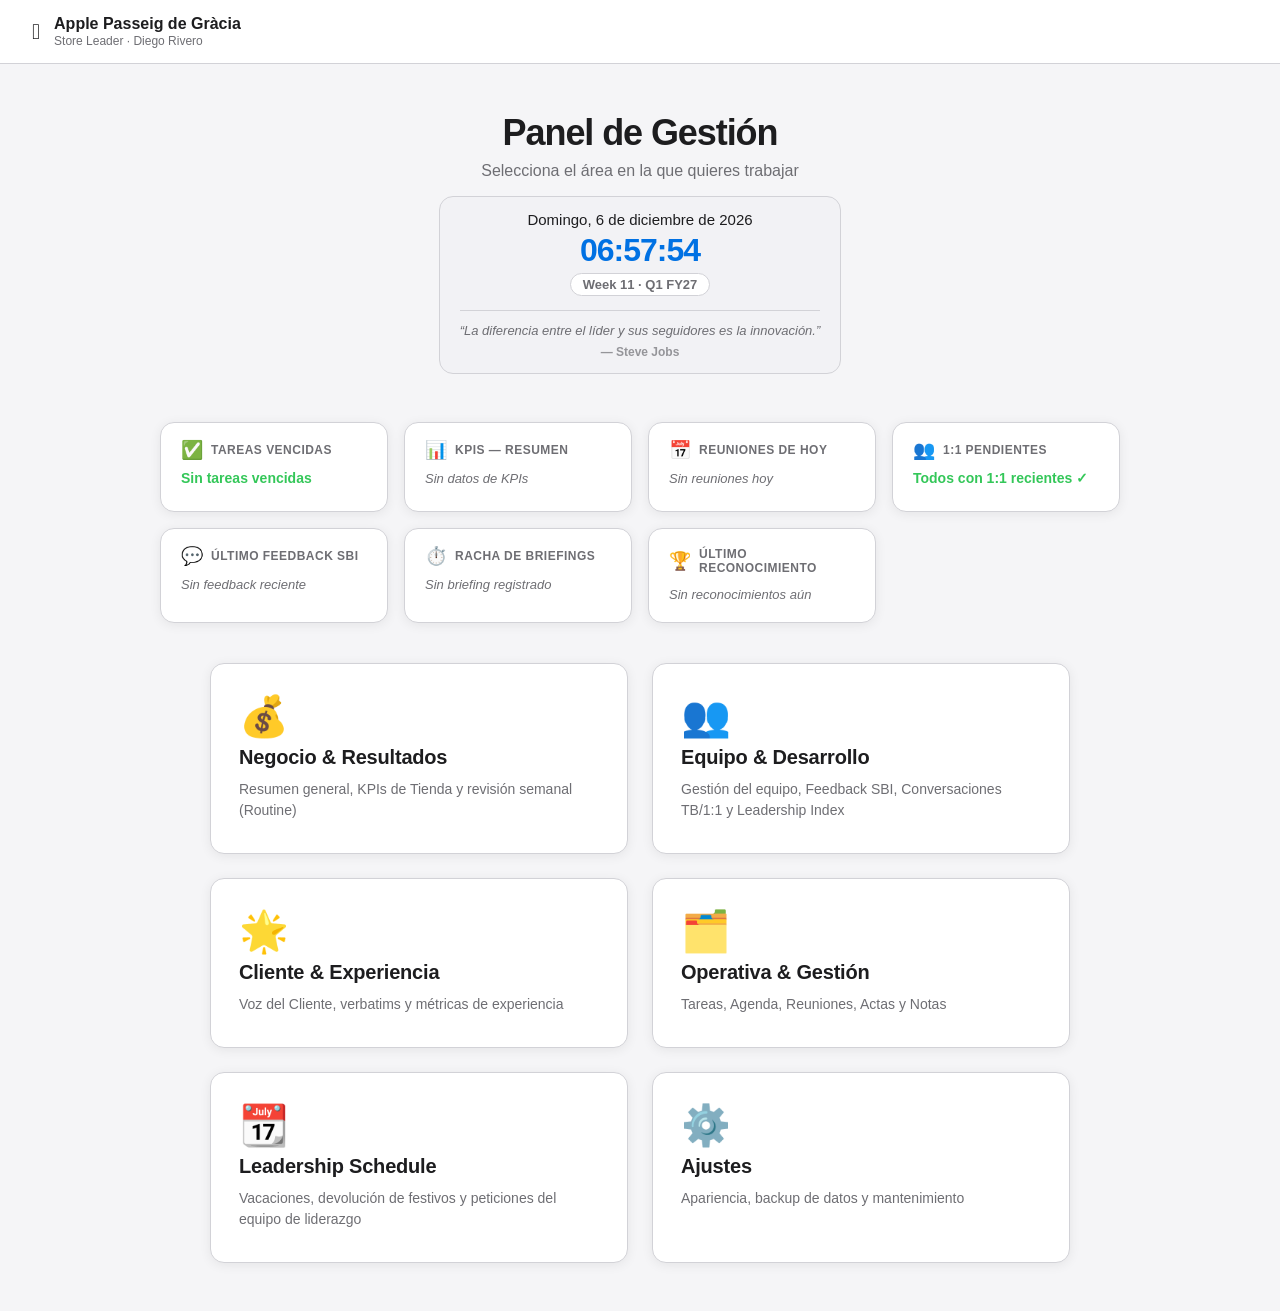
==== commit 04b16014: "feat: add live data home widgets to index.html - Add 7 live data widgets section between .index-welc" ====
--- a/Dashboard-Personal (Back up)/index.html
+++ b/Dashboard-Personal (Back up)/index.html
@@ -34,6 +34,9 @@
       </div>
     </div>
   </div>
+
+  <!-- ══════════════ HOME WIDGETS ══════════════ -->
+  <section class="hw-grid" id="hw-grid" aria-label="Resumen en vivo"></section>
 
   <div class="index-grid">
     <a class="index-card" href="dashboard.html?seccion=negocio">
@@ -464,6 +467,211 @@
   })();
 </script>
 <script type="module">
+  import { K } from './js/core/constants.js';
+  import { load } from './js/core/utils.js';
+
+  function renderHomeWidgets() {
+    const grid = document.getElementById('hw-grid');
+    if (!grid) return;
+
+    const today = new Date();
+    const todayStr = (() => {
+      const y  = today.getFullYear();
+      const mo = String(today.getMonth() + 1).padStart(2, '0');
+      const d  = String(today.getDate()).padStart(2, '0');
+      return `${y}-${mo}-${d}`;
+    })();
+
+    function daysDiff(dateStr) {
+      if (!dateStr) return Infinity;
+      return Math.floor((today - new Date(dateStr + 'T12:00:00')) / 86400000);
+    }
+
+    function parseNum(v) {
+      return parseFloat(String(v || '').replace(/[^0-9.,]/g, '').replace(',', '.')) || 0;
+    }
+
+    function pct(val, obj) {
+      return obj > 0 ? Math.min(Math.round((val / obj) * 100), 150) : 0;
+    }
+
+    function progressBar(p, color) {
+      const w = Math.min(p, 100);
+      const c = p >= 100 ? 'var(--success,#34c759)' : p >= 75 ? 'var(--accent,#0071e3)' : p >= 50 ? '#ff9f0a' : '#ff3b30';
+      return `<div class="hw-bar-track"><div class="hw-bar-fill" style="width:${w}%;background:${color||c}"></div></div>`;
+    }
+
+    function widget(id, icon, title, content, href) {
+      return `<a class="hw-card" href="${href}" id="hw-${id}">
+        <div class="hw-card-header">
+          <span class="hw-icon">${icon}</span>
+          <span class="hw-title">${title}</span>
+        </div>
+        <div class="hw-card-body">${content}</div>
+      </a>`;
+    }
+
+    const widgets = [];
+
+    /* ── 1. Tareas vencidas ─────────────────────── */
+    try {
+      const tasks = load(K.tasks, []);
+      const overdue = tasks.filter(t => !t.done && t.date && t.date < todayStr);
+      if (overdue.length === 0) {
+        widgets.push(widget('tasks', '✅', 'Tareas vencidas',
+          '<span class="hw-ok">Sin tareas vencidas</span>',
+          'dashboard.html?seccion=operativa'));
+      } else {
+        widgets.push(widget('tasks', '⚠️', 'Tareas vencidas',
+          `<span class="hw-alert">${overdue.length} tarea${overdue.length > 1 ? 's' : ''} vencida${overdue.length > 1 ? 's' : ''}</span>`,
+          'dashboard.html?seccion=operativa'));
+      }
+    } catch(e) {
+      widgets.push(widget('tasks', '⚠️', 'Tareas vencidas', '<span class="hw-muted">Sin datos</span>', 'dashboard.html?seccion=operativa'));
+    }
+
+    /* ── 2. KPIs — último snapshot ──────────────── */
+    try {
+      const kpis = load(K.kpis, null);
+      if (!kpis || (!kpis.ventas && !kpis.nps && !kpis.conv)) {
+        widgets.push(widget('kpis', '📊', 'KPIs — resumen',
+          '<span class="hw-muted">Sin datos de KPIs</span>',
+          'dashboard.html?seccion=negocio'));
+      } else {
+        const ventasPct = pct(parseNum(kpis.ventas), parseNum(kpis.objVentas));
+        const npsPct    = Math.min(Math.round(parseNum(kpis.nps)), 100);
+        const convPct   = pct(parseNum(kpis.conv),   parseNum(kpis.objConv));
+        const rows = [
+          { label: '💰 Ventas',     p: ventasPct },
+          { label: '⭐ NPS',        p: npsPct,  raw: true },
+          { label: '🔄 Conversión', p: convPct },
+        ].map(r => `<div class="hw-kpi-row">
+          <span class="hw-kpi-label">${r.label}</span>
+          ${progressBar(r.p)}
+          <span class="hw-kpi-val">${r.p}${r.raw ? '' : '%'}</span>
+        </div>`).join('');
+        widgets.push(widget('kpis', '📊', 'KPIs — resumen', rows, 'dashboard.html?seccion=negocio'));
+      }
+    } catch(e) {
+      widgets.push(widget('kpis', '📊', 'KPIs — resumen', '<span class="hw-muted">Sin datos</span>', 'dashboard.html?seccion=negocio'));
+    }
+
+    /* ── 3. Próximas reuniones de hoy ───────────── */
+    try {
+      const events = load(K.events, []);
+      const todayEvents = events
+        .filter(ev => ev.date === todayStr)
+        .sort((a, b) => (a.time || '').localeCompare(b.time || ''))
+        .slice(0, 3);
+      if (todayEvents.length === 0) {
+        widgets.push(widget('events', '📅', 'Reuniones de hoy',
+          '<span class="hw-muted">Sin reuniones hoy</span>',
+          'dashboard.html?seccion=operativa'));
+      } else {
+        const rows = todayEvents.map(ev =>
+          `<div class="hw-event-row"><span class="hw-event-time">${ev.time || '—'}</span><span class="hw-event-title">${ev.title || ev.name || '—'}</span></div>`
+        ).join('');
+        widgets.push(widget('events', '📅', 'Reuniones de hoy', rows, 'dashboard.html?seccion=operativa'));
+      }
+    } catch(e) {
+      widgets.push(widget('events', '📅', 'Reuniones de hoy', '<span class="hw-muted">Sin datos</span>', 'dashboard.html?seccion=operativa'));
+    }
+
+    /* ── 4. 1:1 pendientes ──────────────────────── */
+    try {
+      const team = load(K.team, []);
+      const tbs  = load(K.tbs, {});
+      const pending = team.filter(m => {
+        if (m.hidden) return false;
+        const sessions = tbs[m.id] || [];
+        if (sessions.length === 0) return true;
+        const lastDate = sessions.map(s => s.date).sort().pop();
+        return daysDiff(lastDate) > 14;
+      });
+      const semaphore = pending.length === 0 ? 'green' : pending.length <= 2 ? 'yellow' : 'red';
+      const semColors = { green: 'var(--success,#34c759)', yellow: '#ff9f0a', red: '#ff3b30' };
+      const body = pending.length === 0
+        ? '<span class="hw-ok">Todos con 1:1 recientes ✓</span>'
+        : `<span class="hw-count" style="color:${semColors[semaphore]}">${pending.length} persona${pending.length > 1 ? 's' : ''} sin 1:1 en +14 días</span>`;
+      widgets.push(widget('tbs', '👥', '1:1 pendientes', body, 'dashboard.html?seccion=equipo'));
+    } catch(e) {
+      widgets.push(widget('tbs', '👥', '1:1 pendientes', '<span class="hw-muted">Sin datos</span>', 'dashboard.html?seccion=equipo'));
+    }
+
+    /* ── 5. Último feedback SBI ─────────────────── */
+    try {
+      const sbi = load('apg_sbi_history', []);
+      if (!sbi.length) {
+        widgets.push(widget('sbi', '💬', 'Último feedback SBI',
+          '<span class="hw-muted">Sin feedback reciente</span>',
+          'dashboard.html?seccion=equipo'));
+      } else {
+        const last  = sbi[0];
+        const dAgo  = daysDiff(last.date);
+        const badge = last.type === 'positivo' ? '🌟 Positivo' : '🌱 Desarrollo';
+        const rel   = dAgo === 0 ? 'hoy' : dAgo === 1 ? 'hace 1 día' : `hace ${dAgo} días`;
+        widgets.push(widget('sbi', '💬', 'Último feedback SBI',
+          `<div class="hw-sbi-row"><span class="hw-sbi-person">${last.personName || '—'}</span><span class="hw-sbi-meta">${badge} · ${rel}</span></div>`,
+          'dashboard.html?seccion=equipo'));
+      }
+    } catch(e) {
+      widgets.push(widget('sbi', '💬', 'Último feedback SBI', '<span class="hw-muted">Sin datos</span>', 'dashboard.html?seccion=equipo'));
+    }
+
+    /* ── 6. Racha de briefings ──────────────────── */
+    try {
+      const briefingDateRaw = load(K.briefingDate, null);
+      if (!briefingDateRaw) {
+        widgets.push(widget('briefing', '⏱️', 'Racha de briefings',
+          '<span class="hw-muted">Sin briefing registrado</span>',
+          'dashboard.html?seccion=negocio'));
+      } else {
+        // briefingDate stores the last completed date; show at least 1 day if done today/yesterday
+        const lastDate = new Date(briefingDateRaw + 'T12:00:00');
+        const diffDays = Math.floor((today - lastDate) / 86400000);
+        const streak   = diffDays <= 1 ? 1 : 0;
+        const doneToday = briefingDateRaw === todayStr;
+        if (streak > 0) {
+          const fire = doneToday ? '🔥' : '⏳';
+          widgets.push(widget('briefing', fire, 'Racha de briefings',
+            `<span class="hw-streak">${fire} ${streak} día${streak > 1 ? 's' : ''} de racha${doneToday ? '' : ' · sin briefing hoy'}</span>`,
+            'dashboard.html?seccion=negocio'));
+        } else {
+          widgets.push(widget('briefing', '⏱️', 'Racha de briefings',
+            '<span class="hw-alert">Sin briefing hoy</span>',
+            'dashboard.html?seccion=negocio'));
+        }
+      }
+    } catch(e) {
+      widgets.push(widget('briefing', '⏱️', 'Racha de briefings', '<span class="hw-muted">Sin datos</span>', 'dashboard.html?seccion=negocio'));
+    }
+
+    /* ── 7. Último reconocimiento ───────────────── */
+    try {
+      const recogs = load(K.reconocimientos, []);
+      if (!recogs.length) {
+        widgets.push(widget('recog', '🏆', 'Último reconocimiento',
+          '<span class="hw-muted">Sin reconocimientos aún</span>',
+          'dashboard.html?seccion=equipo'));
+      } else {
+        const sorted = recogs.slice().sort((a, b) => (b.date || '').localeCompare(a.date || ''));
+        const last   = sorted[0];
+        const dAgo   = daysDiff(last.date);
+        const rel    = dAgo === 0 ? 'hoy' : dAgo === 1 ? 'hace 1 día' : `hace ${dAgo} días`;
+        widgets.push(widget('recog', '🏆', 'Último reconocimiento',
+          `<div class="hw-sbi-row"><span class="hw-sbi-person">${last.personName || last.personId || '—'}</span><span class="hw-sbi-meta">${rel}</span></div>`,
+          'dashboard.html?seccion=equipo'));
+      }
+    } catch(e) {
+      widgets.push(widget('recog', '🏆', 'Último reconocimiento', '<span class="hw-muted">Sin datos</span>', 'dashboard.html?seccion=equipo'));
+    }
+
+    grid.innerHTML = widgets.join('');
+  }
+
+  renderHomeWidgets();
+</script>
+<script type="module">
   import { DEFAULT_QUOTES } from './js/core/constants.js';
   try {
     const customQuotes = JSON.parse(localStorage.getItem('apg_custom_quotes') || '[]');
--- a/Dashboard-Personal (Back up)/dashboard.css
+++ b/Dashboard-Personal (Back up)/dashboard.css
@@ -3726,3 +3726,186 @@
 [data-theme="dark"] .tl-current-week-cell {
   background: rgba(0,113,227,0.08) !important;
 }
+
+
+/* ═══════════════════════════════════════════════
+   HOME WIDGETS
+═══════════════════════════════════════════════ */
+
+.hw-grid {
+  display: grid;
+  grid-template-columns: repeat(auto-fit, minmax(220px, 1fr));
+  gap: 16px;
+  max-width: 960px;
+  width: 100%;
+  margin: 0 auto 40px;
+}
+
+.hw-card {
+  background: var(--surface);
+  border: 1px solid var(--border);
+  border-radius: var(--radius);
+  padding: 18px 20px;
+  cursor: pointer;
+  text-decoration: none;
+  color: inherit;
+  display: flex;
+  flex-direction: column;
+  gap: 10px;
+  transition: box-shadow 0.2s, transform 0.2s, border-color 0.2s;
+  box-shadow: var(--shadow);
+  min-height: 90px;
+}
+
+.hw-card:hover {
+  box-shadow: 0 8px 28px rgba(0,0,0,0.12);
+  transform: translateY(-2px);
+  border-color: var(--accent);
+}
+
+.hw-card-header {
+  display: flex;
+  align-items: center;
+  gap: 8px;
+}
+
+.hw-icon {
+  font-size: 18px;
+  line-height: 1;
+  flex-shrink: 0;
+}
+
+.hw-title {
+  font-size: 12px;
+  font-weight: 600;
+  color: var(--text-secondary);
+  text-transform: uppercase;
+  letter-spacing: 0.04em;
+}
+
+.hw-card-body {
+  font-size: 14px;
+  color: var(--text-primary);
+  line-height: 1.4;
+}
+
+.hw-ok {
+  color: var(--success, #34c759);
+  font-weight: 600;
+}
+
+.hw-alert {
+  color: #ff3b30;
+  font-weight: 700;
+}
+
+.hw-count {
+  font-weight: 700;
+  font-size: 15px;
+}
+
+.hw-muted {
+  color: var(--text-secondary);
+  font-style: italic;
+  font-size: 13px;
+}
+
+.hw-streak {
+  font-weight: 700;
+  font-size: 15px;
+  color: var(--accent);
+}
+
+/* KPI rows */
+.hw-kpi-row {
+  display: grid;
+  grid-template-columns: 90px 1fr 36px;
+  align-items: center;
+  gap: 8px;
+  margin-bottom: 6px;
+}
+.hw-kpi-row:last-child { margin-bottom: 0; }
+
+.hw-kpi-label {
+  font-size: 12px;
+  color: var(--text-secondary);
+  white-space: nowrap;
+}
+
+.hw-kpi-val {
+  font-size: 11px;
+  font-weight: 700;
+  text-align: right;
+  color: var(--text-primary);
+}
+
+.hw-bar-track {
+  background: var(--border);
+  border-radius: 99px;
+  height: 5px;
+  overflow: hidden;
+}
+
+.hw-bar-fill {
+  height: 100%;
+  border-radius: 99px;
+  transition: width 0.5s ease;
+}
+
+/* Event rows */
+.hw-event-row {
+  display: flex;
+  align-items: center;
+  gap: 8px;
+  margin-bottom: 5px;
+}
+.hw-event-row:last-child { margin-bottom: 0; }
+
+.hw-event-time {
+  font-size: 12px;
+  font-weight: 700;
+  color: var(--accent);
+  flex-shrink: 0;
+  width: 38px;
+}
+
+.hw-event-title {
+  font-size: 13px;
+  color: var(--text-primary);
+  white-space: nowrap;
+  overflow: hidden;
+  text-overflow: ellipsis;
+}
+
+/* SBI / Recog rows */
+.hw-sbi-row {
+  display: flex;
+  flex-direction: column;
+  gap: 3px;
+}
+
+.hw-sbi-person {
+  font-size: 14px;
+  font-weight: 600;
+  color: var(--text-primary);
+}
+
+.hw-sbi-meta {
+  font-size: 11px;
+  color: var(--text-secondary);
+}
+
+/* Responsive */
+@media (max-width: 640px) {
+  .hw-grid {
+    grid-template-columns: 1fr 1fr;
+    gap: 12px;
+    margin-bottom: 28px;
+  }
+  .hw-card { padding: 14px 14px; min-height: 80px; }
+  .hw-kpi-row { grid-template-columns: 80px 1fr 30px; }
+}
+
+@media (max-width: 400px) {
+  .hw-grid { grid-template-columns: 1fr; }
+}
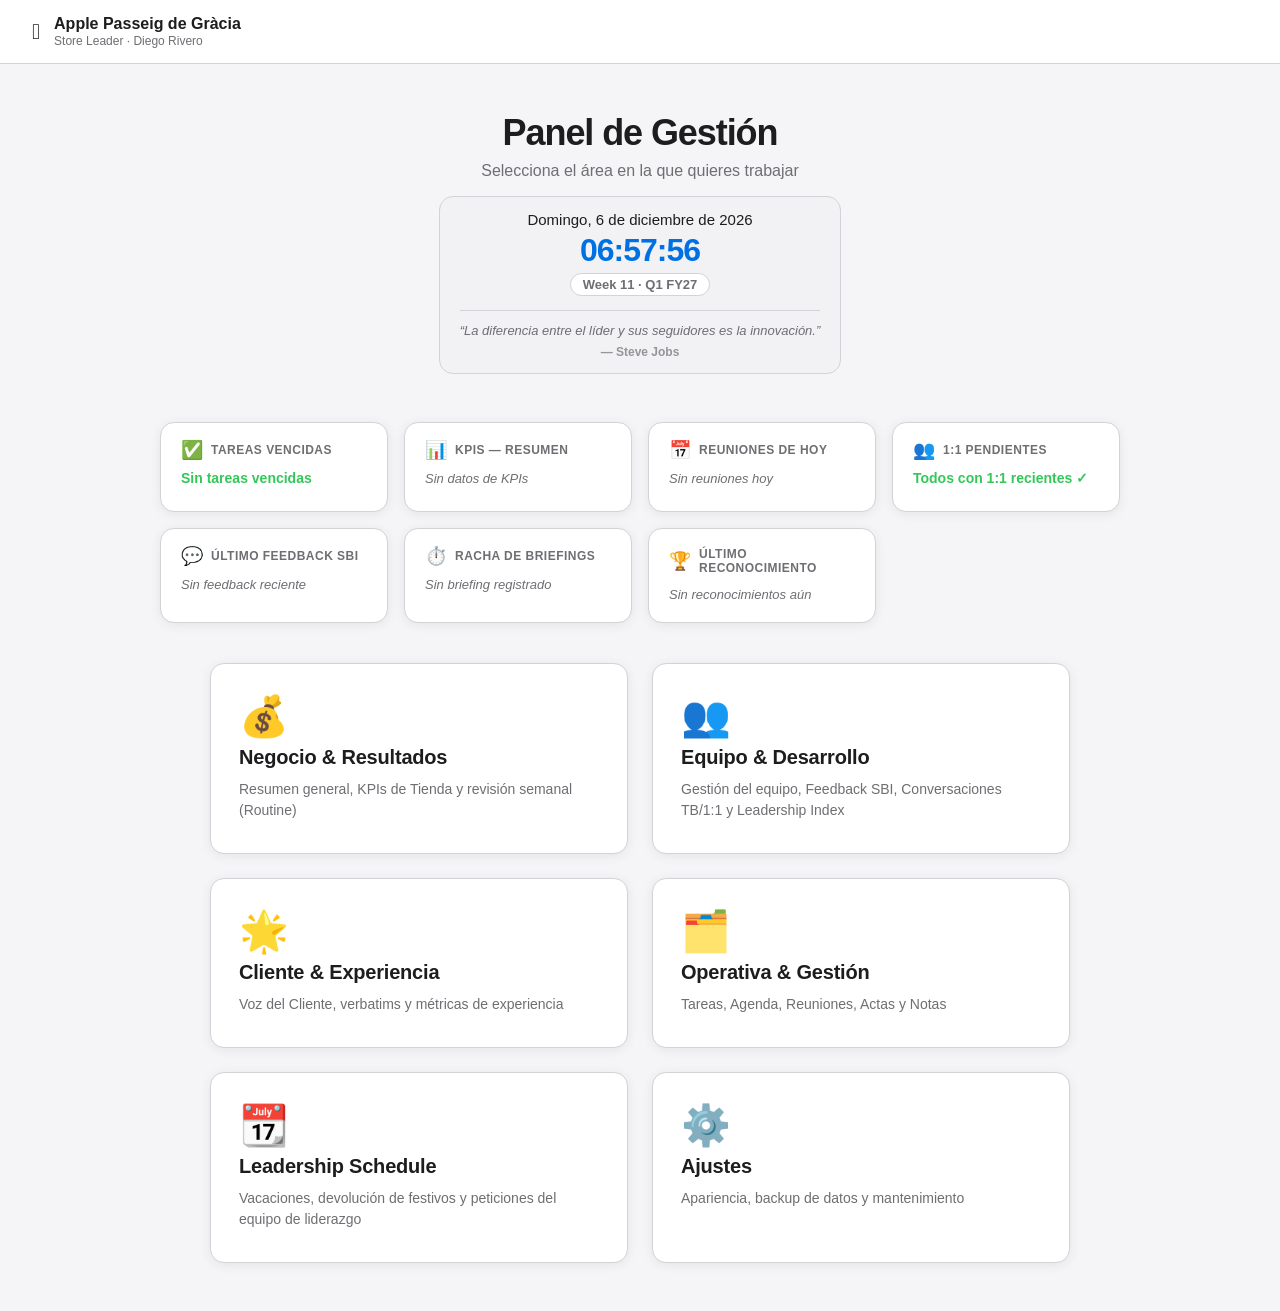
==== commit 831f4436: "fix: address code review - XSS escaping, NPS display clarity, code comments Agent-Logs-Url: https://" ====
--- a/Dashboard-Personal (Back up)/index.html
+++ b/Dashboard-Personal (Back up)/index.html
@@ -468,7 +468,7 @@
 </script>
 <script type="module">
   import { K } from './js/core/constants.js';
-  import { load } from './js/core/utils.js';
+  import { load, esc } from './js/core/utils.js';
 
   function renderHomeWidgets() {
     const grid = document.getElementById('hw-grid');
@@ -492,6 +492,7 @@
     }
 
     function pct(val, obj) {
+      // Cap at 150% to handle overperformance without distorting the bar
       return obj > 0 ? Math.min(Math.round((val / obj) * 100), 150) : 0;
     }
 
@@ -539,16 +540,17 @@
           'dashboard.html?seccion=negocio'));
       } else {
         const ventasPct = pct(parseNum(kpis.ventas), parseNum(kpis.objVentas));
-        const npsPct    = Math.min(Math.round(parseNum(kpis.nps)), 100);
+        // NPS is a 0-100 score, not a % of objective — show it as-is on the bar
+        const npsScore  = Math.min(Math.round(parseNum(kpis.nps)), 100);
         const convPct   = pct(parseNum(kpis.conv),   parseNum(kpis.objConv));
         const rows = [
-          { label: '💰 Ventas',     p: ventasPct },
-          { label: '⭐ NPS',        p: npsPct,  raw: true },
-          { label: '🔄 Conversión', p: convPct },
+          { label: '💰 Ventas',     p: ventasPct, suffix: '%' },
+          { label: '⭐ NPS',        p: npsScore,  suffix: '' },
+          { label: '🔄 Conversión', p: convPct,   suffix: '%' },
         ].map(r => `<div class="hw-kpi-row">
           <span class="hw-kpi-label">${r.label}</span>
           ${progressBar(r.p)}
-          <span class="hw-kpi-val">${r.p}${r.raw ? '' : '%'}</span>
+          <span class="hw-kpi-val">${r.p}${r.suffix}</span>
         </div>`).join('');
         widgets.push(widget('kpis', '📊', 'KPIs — resumen', rows, 'dashboard.html?seccion=negocio'));
       }
@@ -569,7 +571,7 @@
           'dashboard.html?seccion=operativa'));
       } else {
         const rows = todayEvents.map(ev =>
-          `<div class="hw-event-row"><span class="hw-event-time">${ev.time || '—'}</span><span class="hw-event-title">${ev.title || ev.name || '—'}</span></div>`
+          `<div class="hw-event-row"><span class="hw-event-time">${esc(ev.time || '—')}</span><span class="hw-event-title">${esc(ev.title || ev.name || '—')}</span></div>`
         ).join('');
         widgets.push(widget('events', '📅', 'Reuniones de hoy', rows, 'dashboard.html?seccion=operativa'));
       }
@@ -611,7 +613,7 @@
         const badge = last.type === 'positivo' ? '🌟 Positivo' : '🌱 Desarrollo';
         const rel   = dAgo === 0 ? 'hoy' : dAgo === 1 ? 'hace 1 día' : `hace ${dAgo} días`;
         widgets.push(widget('sbi', '💬', 'Último feedback SBI',
-          `<div class="hw-sbi-row"><span class="hw-sbi-person">${last.personName || '—'}</span><span class="hw-sbi-meta">${badge} · ${rel}</span></div>`,
+          `<div class="hw-sbi-row"><span class="hw-sbi-person">${esc(last.personName || '—')}</span><span class="hw-sbi-meta">${esc(badge)} · ${esc(rel)}</span></div>`,
           'dashboard.html?seccion=equipo'));
       }
     } catch(e) {
@@ -659,7 +661,7 @@
         const dAgo   = daysDiff(last.date);
         const rel    = dAgo === 0 ? 'hoy' : dAgo === 1 ? 'hace 1 día' : `hace ${dAgo} días`;
         widgets.push(widget('recog', '🏆', 'Último reconocimiento',
-          `<div class="hw-sbi-row"><span class="hw-sbi-person">${last.personName || last.personId || '—'}</span><span class="hw-sbi-meta">${rel}</span></div>`,
+          `<div class="hw-sbi-row"><span class="hw-sbi-person">${esc(last.personName || String(last.personId || '—'))}</span><span class="hw-sbi-meta">${esc(rel)}</span></div>`,
           'dashboard.html?seccion=equipo'));
       }
     } catch(e) {
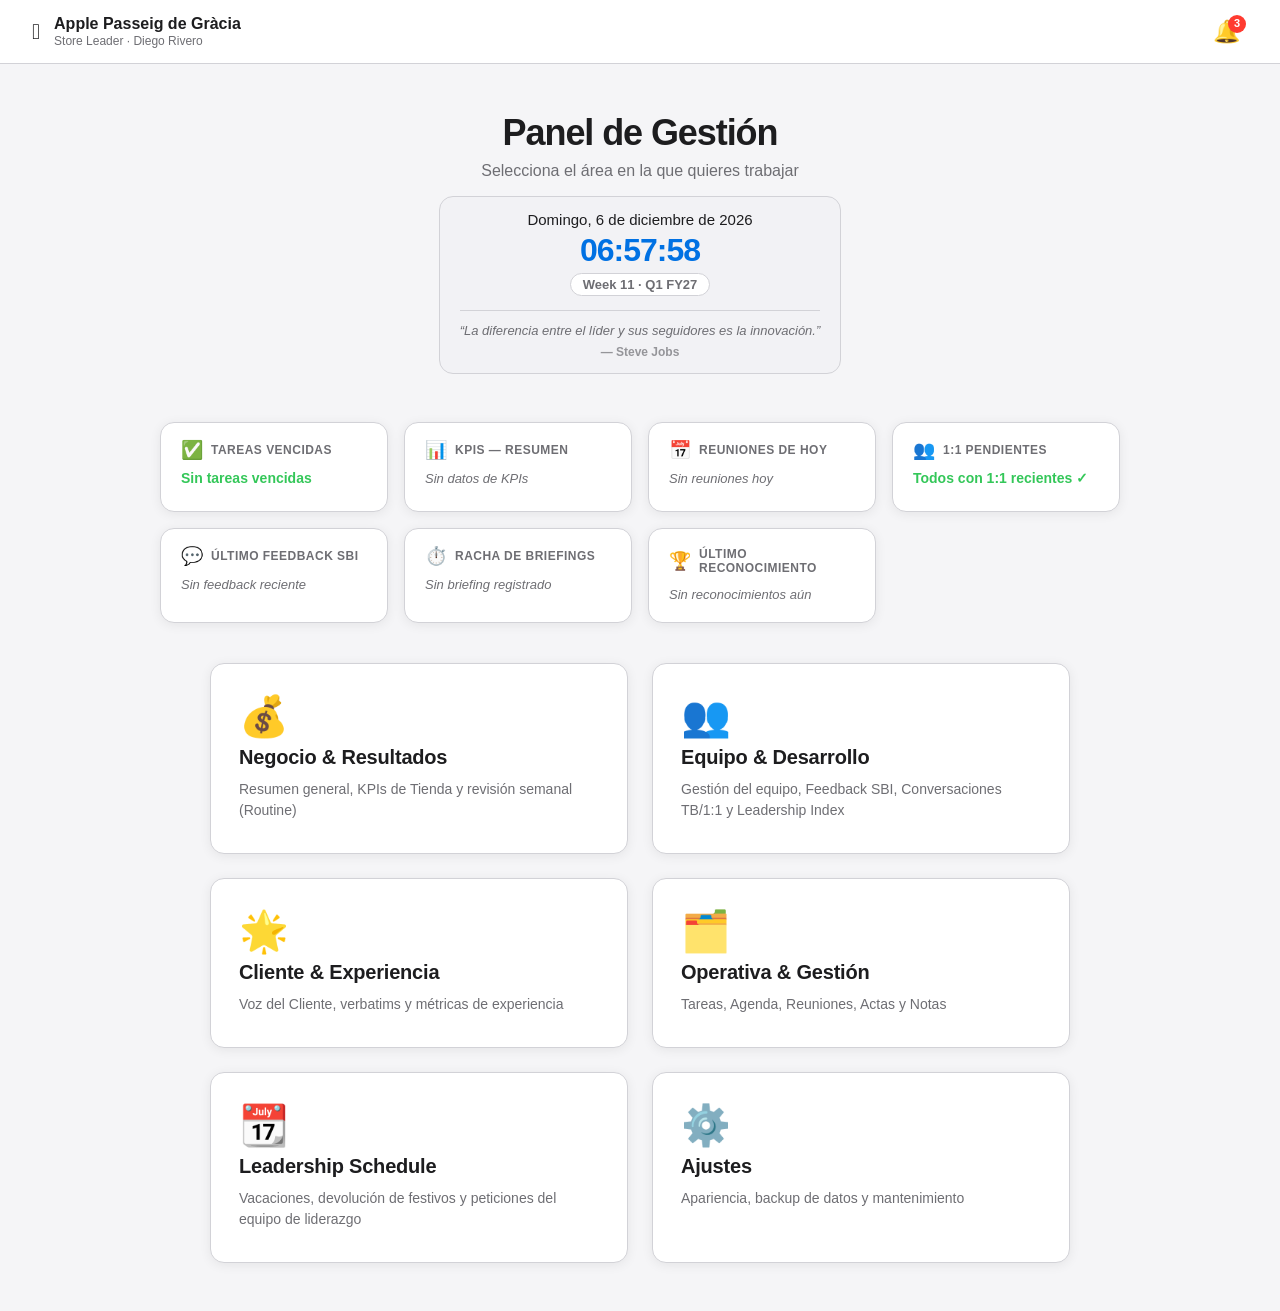
==== commit 1d8fede0: "feat: Mejora #2 - Centro de alertas inteligentes Agent-Logs-Url: https://github.com/diegorivero-debu" ====
--- a/Dashboard-Personal (Back up)/index.html
+++ b/Dashboard-Personal (Back up)/index.html
@@ -18,7 +18,18 @@
     <div class="store-name">Apple Passeig de Gràcia</div>
     <div class="store-role">Store Leader · Diego Rivero</div>
   </div>
+  <button class="hw-notif-bell" id="hw-notif-bell" onclick="toggleHomeNotifs()" title="Alertas">
+    🔔 <span class="hw-notif-badge" id="hw-notif-badge" style="display:none">0</span>
+  </button>
 </header>
+
+<div class="hw-notif-panel" id="hw-notif-panel">
+  <div class="hw-notif-header">
+    <span>🔔 Centro de alertas</span>
+    <button onclick="toggleHomeNotifs()">✕</button>
+  </div>
+  <div class="hw-notif-items" id="hw-notif-items"></div>
+</div>
 
 <main class="index-main">
   <div class="index-welcome">
@@ -690,5 +701,240 @@
     }
   } catch(e) { console.error('Error loading quote:', e); }
 </script>
+<script type="module">
+  import { K } from './js/core/constants.js';
+  import { load, esc } from './js/core/utils.js';
+
+  function _parseNum(v) {
+    return parseFloat(String(v||'').replace(/[^0-9.,]/g,'').replace(',','.')) || 0;
+  }
+
+  function _daysDiff(dateStr, today) {
+    if (!dateStr) return Infinity;
+    return Math.floor((today - new Date(dateStr + 'T12:00:00')) / 86400000);
+  }
+
+  function _sortAlerts(alerts) {
+    const order = { high:0, medium:1, low:2 };
+    return alerts.slice().sort((a,b) => (order[a.priority]??2) - (order[b.priority]??2));
+  }
+
+  function getAlertsForHome() {
+    const alerts = [];
+    const today = new Date();
+    const todayStr = (() => {
+      const y  = today.getFullYear();
+      const mo = String(today.getMonth()+1).padStart(2,'0');
+      const d  = String(today.getDate()).padStart(2,'0');
+      return `${y}-${mo}-${d}`;
+    })();
+    const MS_PER_DAY = 86400 * 1000;
+
+    /* ── Existing rules (DOM-free) ── */
+
+    // Tareas vencidas → high
+    try {
+      const tasks = load(K.tasks, []);
+      const overdue = tasks.filter(t => !t.done && t.date && t.date < todayStr);
+      if (overdue.length) alerts.push({ icon:'⚠️', text:`${overdue.length} tarea(s) vencida(s)`, tab:'tareas', priority:'high' });
+    } catch(_) {}
+
+    // Seguimiento pendiente TB → medium
+    try {
+      const tbs  = load(K.tbs, {});
+      const team = load(K.team, []);
+      Object.entries(tbs).forEach(([mid, sessions]) => {
+        const pending = sessions.filter(s => s.followUp && !s.followUpDone);
+        if (pending.length) {
+          const member = team.find(m => m.id === parseInt(mid));
+          alerts.push({ icon:'⏳', text:`Seguimiento pendiente con ${member ? member.name : 'un miembro'}`, tab:'equipo', priority:'medium' });
+        }
+      });
+    } catch(_) {}
+
+    // Reunión sin acta → medium
+    try {
+      const now = Date.now();
+      const reuniones = load(K.reuniones, []);
+      reuniones.filter(r => r.status === 'Completada' && r.datetime).forEach(r => {
+        const dt = new Date(r.datetime).getTime();
+        if (now - dt < 48*3600*1000 && !r.notes && (!r.agreements || !r.agreements.length)) {
+          alerts.push({ icon:'📝', text:`${r.title} sin acta`, tab:'reuniones', priority:'medium' });
+        }
+      });
+    } catch(_) {}
+
+    // Reconocimientos +14 días → low
+    try {
+      const team  = load(K.team, []);
+      const recogs = load(K.reconocimientos, []);
+      const visible = team.filter(m => !m.hidden);
+      if (visible.length) {
+        const overdueMembers = visible.filter(m => {
+          const last = recogs.filter(r => r.personId === m.id).sort((a,b) => b.date.localeCompare(a.date))[0];
+          if (!last) return true;
+          return Math.floor((new Date(todayStr) - new Date(last.date)) / MS_PER_DAY) > 14;
+        });
+        if (overdueMembers.length) alerts.push({ icon:'🏆', text:`Reconocer: ${overdueMembers.length} persona${overdueMembers.length>1?'s':''} lleva${overdueMembers.length>1?'n':''} +14 días sin reconocimiento`, tab:'equipo', priority:'low' });
+      } else if (!recogs.length) {
+        alerts.push({ icon:'🏆', text:'Aún no hay reconocimientos registrados', tab:'equipo', priority:'low' });
+      }
+    } catch(_) {}
+
+    // Ventas bajo objetivo (desde localStorage) → high
+    try {
+      const kpis = load(K.kpis, null);
+      if (kpis) {
+        const v = _parseNum(kpis.ventas);
+        const o = _parseNum(kpis.objVentas);
+        if (o > 0 && v/o < 0.7) alerts.push({ icon:'📉', text:`Ventas al ${Math.round(v/o*100)}% del objetivo`, tab:'kpis', priority:'high' });
+      }
+    } catch(_) {}
+
+    /* ── New rules ── */
+
+    // 1. 👥 1:1 sin realizar en +14 días → high
+    try {
+      const tbs  = load(K.tbs, {});
+      const team = load(K.team, []);
+      const visible = team.filter(m => !m.hidden);
+      const pending11 = visible.filter(m => {
+        const sessions = tbs[m.id] || [];
+        if (!sessions.length) return true;
+        const lastDate = sessions.map(s => s.date).filter(Boolean).sort().pop();
+        if (!lastDate) return true;
+        return _daysDiff(lastDate, today) > 14;
+      });
+      if (pending11.length > 3) {
+        alerts.push({ icon:'👥', text:`${pending11.length} personas sin 1:1 en +14 días`, tab:'equipo', priority:'high' });
+      } else {
+        pending11.forEach(m => {
+          const sessions = tbs[m.id] || [];
+          const lastDate = sessions.map(s => s.date).filter(Boolean).sort().pop();
+          const days = lastDate ? _daysDiff(lastDate, today) : null;
+          const suffix = days != null ? ` (+${days} días)` : '';
+          alerts.push({ icon:'👥', text:`1:1 pendiente con ${m.name}${suffix}`, tab:'equipo', priority:'high' });
+        });
+      }
+    } catch(_) {}
+
+    // 2. 📉 KPIs bajaron >5% vs semana anterior → high
+    try {
+      const kpiHistory = load(K.kpiHistory, []);
+      if (kpiHistory.length >= 2) {
+        const sorted = [...kpiHistory].sort((a,b) => (a.date||'').localeCompare(b.date||''));
+        const prev = sorted[sorted.length - 2];
+        const last = sorted[sorted.length - 1];
+        const vPrev = _parseNum(prev.ventas), oPrev = _parseNum(prev.objVentas);
+        const vLast = _parseNum(last.ventas), oLast = _parseNum(last.objVentas);
+        const pctPrev = oPrev > 0 ? vPrev / oPrev : null;
+        const pctLast = oLast > 0 ? vLast / oLast : null;
+        if (pctPrev != null && pctLast != null && pctPrev > 0) {
+          const drop = ((pctPrev - pctLast) / pctPrev) * 100;
+          if (drop > 5) alerts.push({ icon:'📉', text:`Ventas bajaron un ${Math.round(drop)}% vs semana anterior`, tab:'kpis', priority:'high' });
+        }
+      }
+    } catch(_) {}
+
+    // 3. 💾 Backup no realizado en +7 días → low
+    try {
+      const lastBackup = parseInt(localStorage.getItem('apg_last_backup') || '0', 10);
+      if (!lastBackup) {
+        alerts.push({ icon:'💾', text:'No has hecho backup nunca', tab:null, priority:'low' });
+      } else {
+        const backupDays = Math.floor((Date.now() - lastBackup) / MS_PER_DAY);
+        if (backupDays > 7) alerts.push({ icon:'💾', text:`No has hecho backup en ${backupDays} días`, tab:null, priority:'low' });
+      }
+    } catch(_) {}
+
+    // 4. 📅 Reuniones de hoy sin briefing → medium
+    try {
+      const events = load(K.events, []);
+      const todayEvents = events.filter(ev => ev.date === todayStr);
+      const briefingDate = load(K.briefingDate, null);
+      if (todayEvents.length > 0 && briefingDate !== todayStr) {
+        alerts.push({ icon:'📅', text:`Tienes ${todayEvents.length} reunión${todayEvents.length>1?'es':''} hoy y no has hecho el briefing`, tab:'resumen', priority:'medium' });
+      }
+    } catch(_) {}
+
+    // 5. 🎯 Ventas entre 85-99% del objetivo → medium
+    try {
+      const kpis = load(K.kpis, null);
+      if (kpis) {
+        const v = _parseNum(kpis.ventas);
+        const o = _parseNum(kpis.objVentas);
+        if (o > 0) {
+          const p = v / o * 100;
+          if (p >= 85 && p < 100) alerts.push({ icon:'🎯', text:`¡Ventas al ${Math.round(p)}% del objetivo — un último empujón!`, tab:'kpis', priority:'medium' });
+        }
+      }
+    } catch(_) {}
+
+    // 6. 💬 Sin feedback SBI en +14 días → low
+    try {
+      const sbiHistory = load('apg_sbi_history', []);
+      if (!sbiHistory.length) {
+        alerts.push({ icon:'💬', text:'Llevas +14 días sin registrar feedback SBI', tab:'feedback', priority:'low' });
+      } else {
+        const lastSbi = sbiHistory[0];
+        if (lastSbi && lastSbi.date) {
+          const sbiDays = _daysDiff(lastSbi.date, today);
+          if (sbiDays > 14) alerts.push({ icon:'💬', text:'Llevas +14 días sin registrar feedback SBI', tab:'feedback', priority:'low' });
+        }
+      }
+    } catch(_) {}
+
+    return _sortAlerts(alerts);
+  }
+
+  const TAB_URLS = {
+    tareas:    'dashboard.html?seccion=operativa',
+    equipo:    'dashboard.html?seccion=equipo',
+    reuniones: 'dashboard.html?seccion=operativa',
+    kpis:      'dashboard.html?seccion=negocio',
+    resumen:   'dashboard.html?seccion=negocio',
+    feedback:  'dashboard.html?seccion=equipo',
+    null:      null,
+  };
+
+  const PRIORITY_LABEL = { high:'Alta', medium:'Media', low:'Baja' };
+
+  function renderHomeNotifs() {
+    const alerts = getAlertsForHome();
+    const badge  = document.getElementById('hw-notif-badge');
+    const items  = document.getElementById('hw-notif-items');
+
+    if (badge) {
+      if (alerts.length > 0) { badge.style.display = 'flex'; badge.textContent = alerts.length; }
+      else { badge.style.display = 'none'; }
+    }
+
+    if (!items) return;
+    if (!alerts.length) {
+      items.innerHTML = '<div class="hw-notif-empty">✅ Todo en orden<br><span>No hay alertas pendientes. ¡Buen trabajo!</span></div>';
+      return;
+    }
+
+    items.innerHTML = alerts.map(a => {
+      const url = a.tab ? (TAB_URLS[a.tab] || 'dashboard.html') : null;
+      const btn  = url ? `<a class="hw-notif-go" href="${url}">Ver →</a>` : '';
+      return `<div class="hw-notif-item hw-notif-${a.priority}">
+        <span class="hw-notif-icon">${a.icon}</span>
+        <span class="hw-notif-text">${esc(a.text)}</span>
+        ${btn}
+      </div>`;
+    }).join('');
+  }
+
+  window.toggleHomeNotifs = function() {
+    const panel = document.getElementById('hw-notif-panel');
+    if (!panel) return;
+    const isOpen = panel.classList.toggle('open');
+    if (isOpen) renderHomeNotifs();
+  };
+
+  // Render badge on load (don't open panel)
+  renderHomeNotifs();
+</script>
 </body>
 </html>
--- a/Dashboard-Personal (Back up)/dashboard.css
+++ b/Dashboard-Personal (Back up)/dashboard.css
@@ -3909,3 +3909,128 @@
 @media (max-width: 400px) {
   .hw-grid { grid-template-columns: 1fr; }
 }
+
+/* ═══ HOME NOTIFICATIONS ═══ */
+
+/* Bell button in index.html header */
+.hw-notif-bell {
+  margin-left: auto;
+  position: relative;
+  background: none;
+  border: none;
+  font-size: 22px;
+  cursor: pointer;
+  padding: 6px 8px;
+  border-radius: 10px;
+  color: var(--text-primary);
+  display: flex;
+  align-items: center;
+  gap: 4px;
+  transition: background 0.15s;
+  flex-shrink: 0;
+}
+.hw-notif-bell:hover { background: var(--card-bg); }
+
+/* Numeric badge on the bell */
+.hw-notif-badge {
+  position: absolute;
+  top: 2px;
+  right: 2px;
+  min-width: 18px;
+  height: 18px;
+  background: #ff3b30;
+  color: #fff;
+  font-size: 11px;
+  font-weight: 700;
+  border-radius: 99px;
+  padding: 0 4px;
+  display: flex;
+  align-items: center;
+  justify-content: center;
+  pointer-events: none;
+  line-height: 1;
+}
+
+/* Dropdown notification panel */
+.hw-notif-panel {
+  display: none;
+  position: fixed;
+  top: 64px;
+  right: 16px;
+  width: 340px;
+  max-width: calc(100vw - 32px);
+  max-height: 70vh;
+  background: var(--card-bg, #fff);
+  border: 1px solid var(--border, #e0e0e0);
+  border-radius: 14px;
+  box-shadow: 0 8px 32px rgba(0,0,0,0.18);
+  z-index: 600;
+  overflow: hidden;
+  flex-direction: column;
+}
+.hw-notif-panel.open { display: flex; }
+
+/* Panel header */
+.hw-notif-header {
+  display: flex;
+  align-items: center;
+  justify-content: space-between;
+  padding: 14px 16px 10px;
+  font-weight: 700;
+  font-size: 15px;
+  border-bottom: 1px solid var(--border, #e0e0e0);
+  flex-shrink: 0;
+}
+.hw-notif-header button {
+  background: none;
+  border: none;
+  cursor: pointer;
+  font-size: 16px;
+  color: var(--text-secondary);
+  padding: 2px 6px;
+  border-radius: 6px;
+  transition: background 0.15s;
+}
+.hw-notif-header button:hover { background: var(--border); }
+
+/* Scrollable items container */
+.hw-notif-items {
+  overflow-y: auto;
+  flex: 1;
+}
+
+/* Individual alert row */
+.hw-notif-item {
+  display: flex;
+  align-items: center;
+  gap: 10px;
+  padding: 11px 14px;
+  border-bottom: 1px solid var(--border, #e0e0e0);
+  border-left: 4px solid transparent;
+}
+.hw-notif-item:last-child { border-bottom: none; }
+
+/* Priority border colours */
+.hw-notif-high   { border-left-color: #ff3b30; }
+.hw-notif-medium { border-left-color: #ff9f0a; }
+.hw-notif-low    { border-left-color: var(--border, #c7c7cc); }
+
+.hw-notif-icon { font-size: 17px; flex-shrink: 0; }
+.hw-notif-text { flex: 1; font-size: 13px; color: var(--text-primary); line-height: 1.35; }
+.hw-notif-go   { font-size: 11px; color: var(--accent); text-decoration: none; white-space: nowrap; flex-shrink: 0; }
+.hw-notif-go:hover { text-decoration: underline; }
+
+/* Empty state */
+.hw-notif-empty {
+  padding: 24px 16px;
+  text-align: center;
+  color: var(--text-secondary);
+  font-size: 14px;
+  line-height: 1.6;
+}
+.hw-notif-empty span { font-size: 12px; display: block; margin-top: 4px; }
+
+/* Dark theme overrides */
+[data-theme="dark"] .hw-notif-panel {
+  box-shadow: 0 8px 32px rgba(0,0,0,0.45);
+}
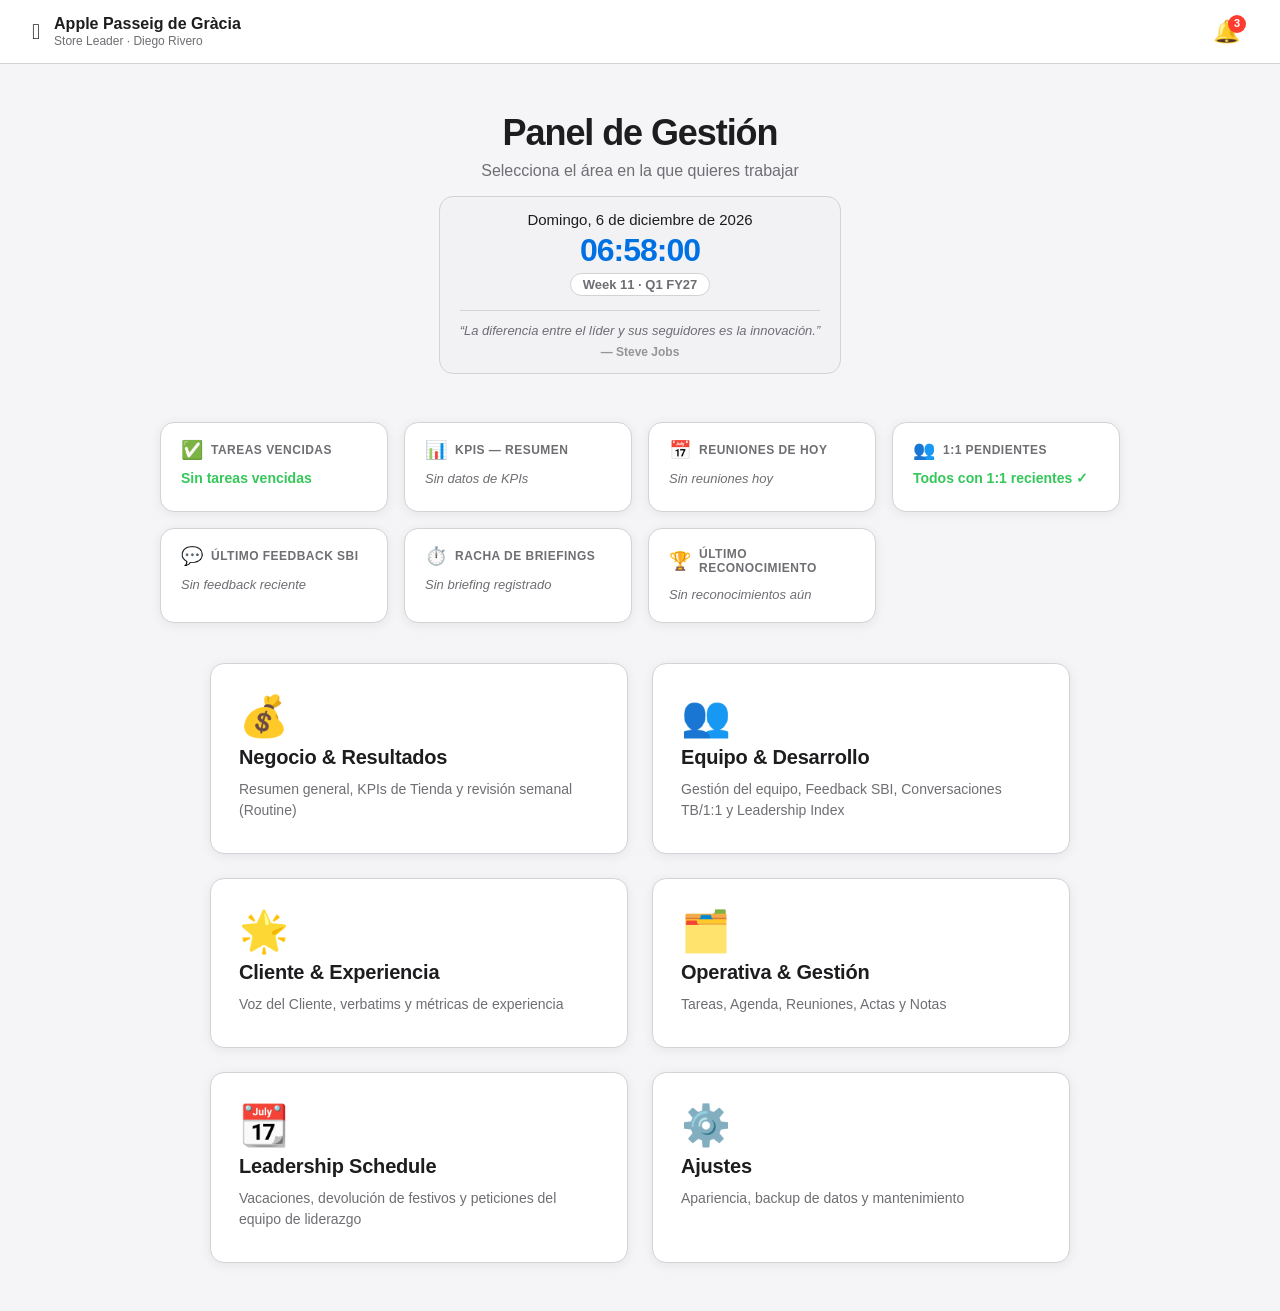
==== commit ca1b3929: "fix: 8 index.html improvements — dedup functions, streak, archive, consolidated modules, CSS classes" ====
--- a/Dashboard-Personal (Back up)/index.html
+++ b/Dashboard-Personal (Back up)/index.html
@@ -8,6 +8,8 @@
   <meta name="apple-mobile-web-app-capable" content="yes">
   <meta name="apple-mobile-web-app-status-bar-style" content="default">
   <meta name="apple-mobile-web-app-title" content="Panel APG">
+  <meta name="theme-color" content="#ffffff" media="(prefers-color-scheme: light)">
+  <meta name="theme-color" content="#1c1c1e" media="(prefers-color-scheme: dark)">
   <link rel="stylesheet" href="dashboard.css">
 </head>
 <body class="index-body">
@@ -79,17 +81,16 @@
       <div class="index-card-desc">Vacaciones, devolución de festivos y peticiones del equipo de liderazgo</div>
     </a>
 
-    <div class="index-card" onclick="openSettingsModal()" style="cursor:pointer">
+    <button class="index-card" onclick="openSettingsModal()">
       <div class="index-card-icon">⚙️</div>
       <div class="index-card-title">Ajustes</div>
       <div class="index-card-desc">Apariencia, backup de datos y mantenimiento</div>
-    </div>
+    </button>
   </div>
 </main>
 
 <!-- ══════════════ MODAL: AJUSTES ══════════════ -->
-<div id="settings-modal-overlay" onclick="if(event.target===this)closeSettingsModal()"
-  style="display:none;position:fixed;inset:0;background:rgba(0,0,0,0.4);z-index:500;backdrop-filter:blur(4px)">
+<div id="settings-modal-overlay" class="settings-modal-overlay" onclick="if(event.target===this)closeSettingsModal()">
   <div id="settings-modal" class="settings-modal">
 
     <!-- Cabecera -->
@@ -191,45 +192,6 @@
       if (isDarkTheme) document.documentElement.setAttribute('data-theme', 'dark');
     } catch(e) {}
   })();
-</script>
-
-<script type="module">
-  import { FISCAL_QUARTERS, DIAS, MESES } from './js/core/constants.js';
-
-  function getFiscalWeekInfo(date) {
-    let activeQ = null;
-    for (let i = FISCAL_QUARTERS.length - 1; i >= 0; i--) {
-      if (date >= FISCAL_QUARTERS[i].startDate) { activeQ = FISCAL_QUARTERS[i]; break; }
-    }
-    if (!activeQ) return null;
-    const msPerWeek = 7 * 24 * 60 * 60 * 1000;
-    const weekNum = Math.floor((date - activeQ.startDate) / msPerWeek) + 1;
-    return { week: weekNum, quarter: activeQ.label };
-  }
-
-  // DIAS en constants.js usa minúsculas → capitalizar para display
-  const DIAS_CAP = DIAS.map(d => d.charAt(0).toUpperCase() + d.slice(1));
-
-  function updateFiscalInfo() {
-    const now = new Date();
-    const dateStr = `${DIAS_CAP[now.getDay()]}, ${now.getDate()} de ${MESES[now.getMonth()]} de ${now.getFullYear()}`;
-    const dateEl = document.getElementById('index-date');
-    if (dateEl) dateEl.textContent = dateStr;
-
-    const h = String(now.getHours()).padStart(2,'0');
-    const m = String(now.getMinutes()).padStart(2,'0');
-    const s = String(now.getSeconds()).padStart(2,'0');
-    const timeEl = document.getElementById('index-time');
-    if (timeEl) timeEl.textContent = `${h}:${m}:${s}`;
-
-    const fi = getFiscalWeekInfo(now);
-    const quarterEl = document.getElementById('index-quarter');
-    if (quarterEl && fi) quarterEl.textContent = `Week ${fi.week} · ${fi.quarter}`;
-    else if (quarterEl) quarterEl.textContent = '';
-  }
-
-  updateFiscalInfo();
-  setInterval(updateFiscalInfo, 1000);
 </script>
 
 <script>
@@ -400,19 +362,19 @@
             const ts = parseInt(lastBackupRaw, 10);
             if (ts) lastBackupStr = new Date(ts).toLocaleDateString('es-ES', { day:'2-digit', month:'long', year:'numeric' });
           }
-          // Modal de confirmación inline
+          // Modal de confirmación inline — usa clases CSS en vez de estilos inline
           const overlay = document.createElement('div');
           overlay.id = 'apg-import-confirm';
-          overlay.style.cssText = 'position:fixed;inset:0;background:rgba(0,0,0,0.45);display:flex;align-items:center;justify-content:center;z-index:9999';
+          overlay.className = 'apg-import-confirm-overlay';
           overlay.innerHTML = `
-            <div style="background:var(--surface);border-radius:16px;padding:28px 24px;max-width:380px;width:90%;box-shadow:0 8px 32px rgba(0,0,0,0.25)">
-              <div style="font-size:17px;font-weight:600;color:var(--text-primary);margin-bottom:12px">📦 Confirmar importación</div>
-              <div style="font-size:13px;color:var(--text-secondary);margin-bottom:6px">Se van a importar <strong style="color:var(--text-primary)">${apgEntries.length} claves</strong> con prefijo <code>apg_</code>.</div>
-              ${lastBackupStr ? `<div style="font-size:12px;color:var(--text-secondary);margin-bottom:6px">Fecha del backup: <strong style="color:var(--text-primary)">${lastBackupStr}</strong></div>` : ''}
-              <div style="font-size:12px;color:#ff9f0a;margin-bottom:18px">⚠️ Se sobrescribirán los datos actuales. Esta acción no se puede deshacer.</div>
-              <div style="display:flex;gap:10px;justify-content:flex-end">
-                <button id="apg-import-cancel" style="padding:8px 18px;border-radius:8px;border:1.5px solid var(--border);background:transparent;color:var(--text-primary);font-size:14px;cursor:pointer">Cancelar</button>
-                <button id="apg-import-confirm-btn" style="padding:8px 18px;border-radius:8px;border:none;background:var(--accent);color:#fff;font-size:14px;font-weight:600;cursor:pointer">✓ Importar ${apgEntries.length} claves</button>
+            <div class="apg-import-confirm-box">
+              <div class="apg-import-confirm-title">📦 Confirmar importación</div>
+              <div class="apg-import-confirm-text">Se van a importar <strong style="color:var(--text-primary)">${apgEntries.length} claves</strong> con prefijo <code>apg_</code>.</div>
+              ${lastBackupStr ? `<div class="apg-import-confirm-meta">Fecha del backup: <strong style="color:var(--text-primary)">${lastBackupStr}</strong></div>` : ''}
+              <div class="apg-import-confirm-warn">⚠️ Se sobrescribirán los datos actuales. Esta acción no se puede deshacer.</div>
+              <div class="apg-import-confirm-footer">
+                <button id="apg-import-cancel" class="apg-import-cancel-btn">Cancelar</button>
+                <button id="apg-import-confirm-btn" class="apg-import-ok-btn">✓ Importar ${apgEntries.length} claves</button>
               </div>
             </div>
           `;
@@ -460,9 +422,22 @@
           const val = localStorage.getItem(k);
           if (val) archived[k] = val;
         });
+        if (Object.keys(archived).length === 0) {
+          const result = document.getElementById('settings-archive-result');
+          if (result) { result.textContent = `ℹ️ No hay datos del mes ${label} para archivar`; setTimeout(() => { result.textContent = ''; }, 4000); }
+          return;
+        }
         localStorage.setItem(archiveKey, JSON.stringify(archived));
-        const result = document.getElementById('settings-archive-result');
-        if (result) { result.textContent = `✓ Mes ${label} archivado correctamente`; setTimeout(() => { result.textContent = ''; }, 4000); }
+        const archivedKeys = Object.keys(archived);
+        // Preguntar si quiere borrar los datos originales para liberar espacio
+        if (confirm(`✅ Mes ${label} archivado (${archivedKeys.length} claves).\n\n¿Eliminar los datos originales para liberar espacio?\nYa están guardados en el archivo.`)) {
+          archivedKeys.forEach(k => localStorage.removeItem(k));
+          const result = document.getElementById('settings-archive-result');
+          if (result) { result.textContent = `✓ Mes ${label} archivado y ${archivedKeys.length} claves borradas. ¡Espacio liberado!`; setTimeout(() => { result.textContent = ''; }, 4000); }
+        } else {
+          const result = document.getElementById('settings-archive-result');
+          if (result) { result.textContent = `✓ Mes ${label} archivado (datos originales conservados — el espacio no se ha liberado)`; setTimeout(() => { result.textContent = ''; }, 5000); }
+        }
         settingsRenderStorage();
       } catch(e) {
         const result = document.getElementById('settings-archive-result');
@@ -478,29 +453,54 @@
   })();
 </script>
 <script type="module">
-  import { K } from './js/core/constants.js';
-  import { load, esc } from './js/core/utils.js';
+  import { FISCAL_QUARTERS, DIAS, MESES, K, DEFAULT_QUOTES } from './js/core/constants.js';
+  import { load, esc, parseNum, daysDiff, localDateStr } from './js/core/utils.js';
+
+  // ── INFO FISCAL ─────────────────────────────────────────────────────────────
+
+  function getFiscalWeekInfo(date) {
+    let activeQ = null;
+    for (let i = FISCAL_QUARTERS.length - 1; i >= 0; i--) {
+      if (date >= FISCAL_QUARTERS[i].startDate) { activeQ = FISCAL_QUARTERS[i]; break; }
+    }
+    if (!activeQ) return null;
+    const msPerWeek = 7 * 24 * 60 * 60 * 1000;
+    const weekNum = Math.floor((date - activeQ.startDate) / msPerWeek) + 1;
+    return { week: weekNum, quarter: activeQ.label };
+  }
+
+  // DIAS en constants.js usa minúsculas → capitalizar para display
+  const DIAS_CAP = DIAS.map(d => d.charAt(0).toUpperCase() + d.slice(1));
+
+  function updateFiscalInfo() {
+    const now = new Date();
+    const dateStr = `${DIAS_CAP[now.getDay()]}, ${now.getDate()} de ${MESES[now.getMonth()]} de ${now.getFullYear()}`;
+    const dateEl = document.getElementById('index-date');
+    if (dateEl) dateEl.textContent = dateStr;
+
+    const h = String(now.getHours()).padStart(2,'0');
+    const m = String(now.getMinutes()).padStart(2,'0');
+    const s = String(now.getSeconds()).padStart(2,'0');
+    const timeEl = document.getElementById('index-time');
+    if (timeEl) timeEl.textContent = `${h}:${m}:${s}`;
+
+    const fi = getFiscalWeekInfo(now);
+    const quarterEl = document.getElementById('index-quarter');
+    if (quarterEl && fi) quarterEl.textContent = `Week ${fi.week} · ${fi.quarter}`;
+    else if (quarterEl) quarterEl.textContent = '';
+  }
+
+  updateFiscalInfo();
+  setInterval(updateFiscalInfo, 1000);
+
+  // ── HOME WIDGETS ─────────────────────────────────────────────────────────────
 
   function renderHomeWidgets() {
     const grid = document.getElementById('hw-grid');
     if (!grid) return;
 
     const today = new Date();
-    const todayStr = (() => {
-      const y  = today.getFullYear();
-      const mo = String(today.getMonth() + 1).padStart(2, '0');
-      const d  = String(today.getDate()).padStart(2, '0');
-      return `${y}-${mo}-${d}`;
-    })();
-
-    function daysDiff(dateStr) {
-      if (!dateStr) return Infinity;
-      return Math.floor((today - new Date(dateStr + 'T12:00:00')) / 86400000);
-    }
-
-    function parseNum(v) {
-      return parseFloat(String(v || '').replace(/[^0-9.,]/g, '').replace(',', '.')) || 0;
-    }
+    const todayStr = localDateStr(today);
 
     function pct(val, obj) {
       // Cap at 150% to handle overperformance without distorting the bar
@@ -599,7 +599,7 @@
         const sessions = tbs[m.id] || [];
         if (sessions.length === 0) return true;
         const lastDate = sessions.map(s => s.date).sort().pop();
-        return daysDiff(lastDate) > 14;
+        return daysDiff(lastDate, today) > 14;
       });
       const semaphore = pending.length === 0 ? 'green' : pending.length <= 2 ? 'yellow' : 'red';
       const semColors = { green: 'var(--success,#34c759)', yellow: '#ff9f0a', red: '#ff3b30' };
@@ -620,7 +620,7 @@
           'dashboard.html?seccion=equipo'));
       } else {
         const last  = sbi[0];
-        const dAgo  = daysDiff(last.date);
+        const dAgo  = daysDiff(last.date, today);
         const badge = last.type === 'positivo' ? '🌟 Positivo' : '🌱 Desarrollo';
         const rel   = dAgo === 0 ? 'hoy' : dAgo === 1 ? 'hace 1 día' : `hace ${dAgo} días`;
         widgets.push(widget('sbi', '💬', 'Último feedback SBI',
@@ -639,11 +639,30 @@
           '<span class="hw-muted">Sin briefing registrado</span>',
           'dashboard.html?seccion=negocio'));
       } else {
-        // briefingDate stores the last completed date; show at least 1 day if done today/yesterday
-        const lastDate = new Date(briefingDateRaw + 'T12:00:00');
-        const diffDays = Math.floor((today - lastDate) / 86400000);
-        const streak   = diffDays <= 1 ? 1 : 0;
         const doneToday = briefingDateRaw === todayStr;
+
+        // Calculate real streak from dates history if available
+        const briefingDates = load(K.briefingDates, null);
+        let streak;
+        if (briefingDates && Array.isArray(briefingDates) && briefingDates.length > 0) {
+          const sortedDates = [...new Set(briefingDates)].sort().reverse();
+          streak = 0;
+          const checkDate = new Date(today);
+          // If briefing not done today, start counting from yesterday
+          if (!doneToday) checkDate.setDate(checkDate.getDate() - 1);
+          for (const d of sortedDates) {
+            if (d === localDateStr(checkDate)) {
+              streak++;
+              checkDate.setDate(checkDate.getDate() - 1);
+            } else if (d < localDateStr(checkDate)) {
+              break; // gap found — streak ends
+            }
+          }
+        } else {
+          // Fallback: old logic — show 1 if done today or yesterday
+          streak = daysDiff(briefingDateRaw, today) <= 1 ? 1 : 0;
+        }
+
         if (streak > 0) {
           const fire = doneToday ? '🔥' : '⏳';
           widgets.push(widget('briefing', fire, 'Racha de briefings',
@@ -669,7 +688,7 @@
       } else {
         const sorted = recogs.slice().sort((a, b) => (b.date || '').localeCompare(a.date || ''));
         const last   = sorted[0];
-        const dAgo   = daysDiff(last.date);
+        const dAgo   = daysDiff(last.date, today);
         const rel    = dAgo === 0 ? 'hoy' : dAgo === 1 ? 'hace 1 día' : `hace ${dAgo} días`;
         widgets.push(widget('recog', '🏆', 'Último reconocimiento',
           `<div class="hw-sbi-row"><span class="hw-sbi-person">${esc(last.personName || String(last.personId || '—'))}</span><span class="hw-sbi-meta">${esc(rel)}</span></div>`,
@@ -683,9 +702,9 @@
   }
 
   renderHomeWidgets();
-</script>
-<script type="module">
-  import { DEFAULT_QUOTES } from './js/core/constants.js';
+
+  // ── CITA DEL DÍA ─────────────────────────────────────────────────────────────
+
   try {
     const customQuotes = JSON.parse(localStorage.getItem('apg_custom_quotes') || '[]');
     const allQuotes = [...DEFAULT_QUOTES, ...customQuotes];
@@ -700,19 +719,8 @@
       quoteEl.style.display = 'block';
     }
   } catch(e) { console.error('Error loading quote:', e); }
-</script>
-<script type="module">
-  import { K } from './js/core/constants.js';
-  import { load, esc } from './js/core/utils.js';
-
-  function _parseNum(v) {
-    return parseFloat(String(v||'').replace(/[^0-9.,]/g,'').replace(',','.')) || 0;
-  }
-
-  function _daysDiff(dateStr, today) {
-    if (!dateStr) return Infinity;
-    return Math.floor((today - new Date(dateStr + 'T12:00:00')) / 86400000);
-  }
+
+  // ── NOTIFICACIONES ───────────────────────────────────────────────────────────
 
   function _sortAlerts(alerts) {
     const order = { high:0, medium:1, low:2 };
@@ -722,12 +730,7 @@
   function getAlertsForHome() {
     const alerts = [];
     const today = new Date();
-    const todayStr = (() => {
-      const y  = today.getFullYear();
-      const mo = String(today.getMonth()+1).padStart(2,'0');
-      const d  = String(today.getDate()).padStart(2,'0');
-      return `${y}-${mo}-${d}`;
-    })();
+    const todayStr = localDateStr(today);
     const MS_PER_DAY = 86400 * 1000;
 
     /* ── Existing rules (DOM-free) ── */
@@ -785,8 +788,8 @@
     try {
       const kpis = load(K.kpis, null);
       if (kpis) {
-        const v = _parseNum(kpis.ventas);
-        const o = _parseNum(kpis.objVentas);
+        const v = parseNum(kpis.ventas);
+        const o = parseNum(kpis.objVentas);
         if (o > 0 && v/o < 0.7) alerts.push({ icon:'📉', text:`Ventas al ${Math.round(v/o*100)}% del objetivo`, tab:'kpis', priority:'high' });
       }
     } catch(_) {}
@@ -803,7 +806,7 @@
         if (!sessions.length) return true;
         const lastDate = sessions.map(s => s.date).filter(Boolean).sort().pop();
         if (!lastDate) return true;
-        return _daysDiff(lastDate, today) > 14;
+        return daysDiff(lastDate, today) > 14;
       });
       if (pending11.length > 3) {
         alerts.push({ icon:'👥', text:`${pending11.length} personas sin 1:1 en +14 días`, tab:'equipo', priority:'high' });
@@ -811,7 +814,7 @@
         pending11.forEach(m => {
           const sessions = tbs[m.id] || [];
           const lastDate = sessions.map(s => s.date).filter(Boolean).sort().pop();
-          const days = lastDate ? _daysDiff(lastDate, today) : null;
+          const days = lastDate ? daysDiff(lastDate, today) : null;
           const suffix = days != null ? ` (+${days} días)` : '';
           alerts.push({ icon:'👥', text:`1:1 pendiente con ${m.name}${suffix}`, tab:'equipo', priority:'high' });
         });
@@ -825,8 +828,8 @@
         const sorted = [...kpiHistory].sort((a,b) => (a.date||'').localeCompare(b.date||''));
         const prev = sorted[sorted.length - 2];
         const last = sorted[sorted.length - 1];
-        const vPrev = _parseNum(prev.ventas), oPrev = _parseNum(prev.objVentas);
-        const vLast = _parseNum(last.ventas), oLast = _parseNum(last.objVentas);
+        const vPrev = parseNum(prev.ventas), oPrev = parseNum(prev.objVentas);
+        const vLast = parseNum(last.ventas), oLast = parseNum(last.objVentas);
         const pctPrev = oPrev > 0 ? vPrev / oPrev : null;
         const pctLast = oLast > 0 ? vLast / oLast : null;
         if (pctPrev != null && pctLast != null && pctPrev > 0) {
@@ -861,8 +864,8 @@
     try {
       const kpis = load(K.kpis, null);
       if (kpis) {
-        const v = _parseNum(kpis.ventas);
-        const o = _parseNum(kpis.objVentas);
+        const v = parseNum(kpis.ventas);
+        const o = parseNum(kpis.objVentas);
         if (o > 0) {
           const p = v / o * 100;
           if (p >= 85 && p < 100) alerts.push({ icon:'🎯', text:`¡Ventas al ${Math.round(p)}% del objetivo — un último empujón!`, tab:'kpis', priority:'medium' });
@@ -878,7 +881,7 @@
       } else {
         const lastSbi = sbiHistory[0];
         if (lastSbi && lastSbi.date) {
-          const sbiDays = _daysDiff(lastSbi.date, today);
+          const sbiDays = daysDiff(lastSbi.date, today);
           if (sbiDays > 14) alerts.push({ icon:'💬', text:'Llevas +14 días sin registrar feedback SBI', tab:'feedback', priority:'low' });
         }
       }
@@ -935,6 +938,15 @@
 
   // Render badge on load (don't open panel)
   renderHomeNotifs();
+
+  // ── Cerrar panel de notificaciones al hacer clic fuera ───────────────────────
+  document.addEventListener('click', function(e) {
+    const panel = document.getElementById('hw-notif-panel');
+    const bell  = document.getElementById('hw-notif-bell');
+    if (panel && panel.classList.contains('open') && !panel.contains(e.target) && !bell.contains(e.target)) {
+      panel.classList.remove('open');
+    }
+  });
 </script>
 </body>
 </html>
--- a/Dashboard-Personal (Back up)/dashboard.css
+++ b/Dashboard-Personal (Back up)/dashboard.css
@@ -10,6 +10,7 @@
       --warning: #ff9f0a;
       --danger: #ff3b30;
       --purple: #af52de;
+      --info: #5ac8fa;
       --shadow: 0 2px 12px rgba(0,0,0,0.07);
       --radius: 14px;
       --radius-sm: 10px;
@@ -2419,6 +2420,14 @@
 /* ══════════════════════════════════════════
    SETTINGS MODAL (index.html)
 ══════════════════════════════════════════ */
+.settings-modal-overlay {
+  display: none;
+  position: fixed;
+  inset: 0;
+  background: rgba(0,0,0,0.4);
+  z-index: 500;
+  backdrop-filter: blur(4px);
+}
 .settings-modal {
   position: fixed;
   top: 0;
@@ -2542,6 +2551,84 @@
 .settings-accent-dot.active {
   border-color: var(--text-primary);
   transform: scale(1.15);
+}
+
+/* ── Import confirm modal (generated dynamically in JS) ── */
+.apg-import-confirm-overlay {
+  position: fixed;
+  inset: 0;
+  background: rgba(0,0,0,0.45);
+  display: flex;
+  align-items: center;
+  justify-content: center;
+  z-index: 9999;
+}
+.apg-import-confirm-box {
+  background: var(--surface);
+  border-radius: 16px;
+  padding: 28px 24px;
+  max-width: 380px;
+  width: 90%;
+  box-shadow: 0 8px 32px rgba(0,0,0,0.25);
+}
+.apg-import-confirm-title {
+  font-size: 17px;
+  font-weight: 600;
+  color: var(--text-primary);
+  margin-bottom: 12px;
+}
+.apg-import-confirm-text {
+  font-size: 13px;
+  color: var(--text-secondary);
+  margin-bottom: 6px;
+}
+.apg-import-confirm-meta {
+  font-size: 12px;
+  color: var(--text-secondary);
+  margin-bottom: 6px;
+}
+.apg-import-confirm-warn {
+  font-size: 12px;
+  color: #ff9f0a;
+  margin-bottom: 18px;
+}
+.apg-import-confirm-footer {
+  display: flex;
+  gap: 10px;
+  justify-content: flex-end;
+}
+.apg-import-cancel-btn {
+  padding: 8px 18px;
+  border-radius: 8px;
+  border: 1.5px solid var(--border);
+  background: transparent;
+  color: var(--text-primary);
+  font-size: 14px;
+  cursor: pointer;
+  font-family: inherit;
+}
+.apg-import-cancel-btn:hover { background: var(--surface2); }
+.apg-import-ok-btn {
+  padding: 8px 18px;
+  border-radius: 8px;
+  border: none;
+  background: var(--accent);
+  color: #fff;
+  font-size: 14px;
+  font-weight: 600;
+  cursor: pointer;
+  font-family: inherit;
+}
+.apg-import-ok-btn:hover { opacity: 0.88; }
+
+/* ── Settings card as button — reset default button appearance ── */
+button.index-card {
+  width: 100%;
+  text-align: left;
+  font-family: inherit;
+  font-size: inherit;
+  -webkit-appearance: none;
+  appearance: none;
 }
 
 /* ── QBR ── */
@@ -3795,7 +3882,7 @@
 }
 
 .hw-alert {
-  color: #ff3b30;
+  color: var(--danger);
   font-weight: 700;
 }
 
@@ -3929,7 +4016,7 @@
   transition: background 0.15s;
   flex-shrink: 0;
 }
-.hw-notif-bell:hover { background: var(--card-bg); }
+.hw-notif-bell:hover { background: var(--surface2); }
 
 /* Numeric badge on the bell */
 .hw-notif-badge {
@@ -3938,7 +4025,7 @@
   right: 2px;
   min-width: 18px;
   height: 18px;
-  background: #ff3b30;
+  background: var(--danger);
   color: #fff;
   font-size: 11px;
   font-weight: 700;
@@ -3960,9 +4047,9 @@
   width: 340px;
   max-width: calc(100vw - 32px);
   max-height: 70vh;
-  background: var(--card-bg, #fff);
-  border: 1px solid var(--border, #e0e0e0);
-  border-radius: 14px;
+  background: var(--surface);
+  border: 1px solid var(--border);
+  border-radius: var(--radius);
   box-shadow: 0 8px 32px rgba(0,0,0,0.18);
   z-index: 600;
   overflow: hidden;
@@ -3978,7 +4065,7 @@
   padding: 14px 16px 10px;
   font-weight: 700;
   font-size: 15px;
-  border-bottom: 1px solid var(--border, #e0e0e0);
+  border-bottom: 1px solid var(--border);
   flex-shrink: 0;
 }
 .hw-notif-header button {
@@ -4005,15 +4092,15 @@
   align-items: center;
   gap: 10px;
   padding: 11px 14px;
-  border-bottom: 1px solid var(--border, #e0e0e0);
+  border-bottom: 1px solid var(--border);
   border-left: 4px solid transparent;
 }
 .hw-notif-item:last-child { border-bottom: none; }
 
 /* Priority border colours */
-.hw-notif-high   { border-left-color: #ff3b30; }
-.hw-notif-medium { border-left-color: #ff9f0a; }
-.hw-notif-low    { border-left-color: var(--border, #c7c7cc); }
+.hw-notif-high   { border-left-color: var(--danger); }
+.hw-notif-medium { border-left-color: var(--warning); }
+.hw-notif-low    { border-left-color: var(--border); }
 
 .hw-notif-icon { font-size: 17px; flex-shrink: 0; }
 .hw-notif-text { flex: 1; font-size: 13px; color: var(--text-primary); line-height: 1.35; }
@@ -4034,3 +4121,578 @@
 [data-theme="dark"] .hw-notif-panel {
   box-shadow: 0 8px 32px rgba(0,0,0,0.45);
 }
+[data-theme="dark"] .hw-notif-bell:hover {
+  background: var(--surface2);
+}
+
+
+/* ═══ KPI TREND CHARTS ═══ */
+
+/* Selector de métricas para trend charts */
+.kpi-trend-metrics {
+  display: flex;
+  flex-wrap: wrap;
+  gap: 6px;
+  margin: 10px 0;
+}
+.kpi-trend-metric-pill {
+  padding: 4px 12px;
+  border-radius: 99px;
+  border: 1.5px solid var(--border);
+  background: transparent;
+  color: var(--text-secondary);
+  font-size: 12px;
+  cursor: pointer;
+  transition: all 0.2s;
+}
+.kpi-trend-metric-pill.active {
+  background: var(--metric-color, var(--accent));
+  color: #fff;
+  border-color: var(--metric-color, var(--accent));
+}
+.kpi-trend-metric-pill:hover:not(.active) {
+  border-color: var(--metric-color, var(--accent));
+  color: var(--text-primary);
+}
+
+/* View pills (4w / quarter / all) */
+.kpi-trend-view-pills {
+  display: flex;
+  gap: 4px;
+}
+.kpi-trend-pill {
+  padding: 4px 10px;
+  border-radius: 8px;
+  border: 1px solid var(--border);
+  background: transparent;
+  color: var(--text-secondary);
+  font-size: 11px;
+  cursor: pointer;
+  transition: all 0.2s;
+}
+.kpi-trend-pill.active {
+  background: var(--accent);
+  color: #fff;
+  border-color: var(--accent);
+}
+
+/* ═══ OKR & GOALS ═══ */
+
+/* Layout helpers scoped to OKR section */
+#okr-global-score { margin-bottom: 20px; }
+#okr-new-form     { margin-bottom: 16px; }
+#okr-empty        { padding: 60px 20px; }
+
+/* Objetivo card */
+.okr-objective {
+  background: var(--surface);
+  border: 1.5px solid var(--border);
+  border-radius: var(--radius);
+  padding: 20px;
+  margin-bottom: 16px;
+  box-shadow: var(--shadow);
+  transition: border-color 0.2s;
+}
+.okr-objective:hover {
+  border-color: var(--accent);
+}
+.okr-obj-header {
+  display: flex;
+  align-items: center;
+  justify-content: space-between;
+  gap: 12px;
+  margin-bottom: 12px;
+}
+.okr-obj-title {
+  font-size: 16px;
+  font-weight: 600;
+  color: var(--text-primary);
+}
+.okr-obj-category {
+  font-size: 11px;
+  padding: 2px 10px;
+  border-radius: 99px;
+  background: var(--surface2, var(--bg));
+  color: var(--text-secondary);
+  font-weight: 500;
+  white-space: nowrap;
+}
+.okr-obj-score {
+  font-size: 14px;
+  font-weight: 700;
+  margin-bottom: 8px;
+}
+.okr-obj-actions {
+  display: flex;
+  gap: 6px;
+}
+.okr-obj-actions button {
+  background: none;
+  border: none;
+  cursor: pointer;
+  font-size: 14px;
+  padding: 4px;
+  border-radius: 6px;
+  transition: background 0.2s;
+}
+.okr-obj-actions button:hover {
+  background: var(--surface2, var(--bg));
+}
+
+/* Key Result row */
+.okr-kr {
+  display: flex;
+  align-items: center;
+  gap: 10px;
+  padding: 10px 0;
+  border-bottom: 1px solid var(--border);
+}
+.okr-kr:last-of-type {
+  border-bottom: none;
+}
+.okr-kr-checkbox {
+  width: 18px;
+  height: 18px;
+  cursor: pointer;
+  accent-color: var(--accent);
+  flex-shrink: 0;
+}
+.okr-kr-text {
+  flex: 1;
+  font-size: 14px;
+  color: var(--text-primary);
+}
+.okr-kr-text.done {
+  text-decoration: line-through;
+  color: var(--text-secondary);
+}
+.okr-kr-progress {
+  display: flex;
+  align-items: center;
+  gap: 6px;
+  min-width: 200px;
+}
+.okr-kr-input {
+  width: 56px;
+  padding: 4px 6px;
+  border-radius: 6px;
+  border: 1px solid var(--border);
+  background: var(--surface);
+  color: var(--text-primary);
+  font-size: 13px;
+  text-align: center;
+}
+.okr-kr-target {
+  font-size: 12px;
+  color: var(--text-secondary);
+  white-space: nowrap;
+}
+.okr-kr-bar {
+  width: 80px;
+  height: 6px;
+  background: var(--border);
+  border-radius: 99px;
+  overflow: hidden;
+  flex-shrink: 0;
+}
+.okr-kr-bar-fill {
+  height: 100%;
+  border-radius: 99px;
+  transition: width 0.3s;
+}
+.okr-kr-delete {
+  background: none;
+  border: none;
+  cursor: pointer;
+  font-size: 14px;
+  color: var(--text-secondary);
+  padding: 4px;
+  line-height: 1;
+  flex-shrink: 0;
+}
+.okr-kr-delete:hover {
+  color: var(--danger, #ff3b30);
+}
+
+/* Add KR button */
+.okr-add-kr {
+  font-size: 13px;
+  color: var(--accent);
+  background: none;
+  border: none;
+  cursor: pointer;
+  padding: 8px 0;
+  font-weight: 500;
+  display: block;
+  margin-top: 4px;
+}
+.okr-add-kr:hover {
+  text-decoration: underline;
+}
+
+/* Objective notes */
+.okr-notes {
+  font-size: 12px;
+  color: var(--text-secondary);
+  margin-top: 10px;
+  padding: 8px 12px;
+  background: var(--surface2, var(--bg));
+  border-radius: var(--radius-sm);
+}
+
+/* New objective / KR form inline */
+.okr-inline-form {
+  display: flex;
+  flex-wrap: wrap;
+  gap: 8px;
+  align-items: flex-end;
+  padding: 16px;
+  background: var(--surface2, var(--bg));
+  border-radius: var(--radius-sm);
+  margin-bottom: 16px;
+}
+.okr-inline-form .task-input,
+.okr-inline-form .task-select {
+  flex: 1;
+  min-width: 140px;
+}
+
+
+/* ═══ PERSON TIMELINE ═══ */
+
+/* Layout helpers scoped to Timeline section */
+#tl-filters      { margin-bottom: 16px; }
+#tl-empty-select { padding: 60px 20px; }
+#tl-empty-events { padding: 60px 20px; }
+
+.tl-header-card {
+  display: flex;
+  align-items: flex-start;
+  gap: 16px;
+  padding: 20px;
+  background: var(--surface);
+  border-radius: var(--radius);
+  border: 1px solid var(--border);
+  margin-bottom: 20px;
+  box-shadow: var(--shadow);
+}
+.tl-avatar {
+  width: 56px;
+  height: 56px;
+  border-radius: 50%;
+  display: flex;
+  align-items: center;
+  justify-content: center;
+  font-size: 20px;
+  font-weight: 700;
+  color: #fff;
+  flex-shrink: 0;
+}
+.tl-person-name {
+  font-size: 20px;
+  font-weight: 700;
+  color: var(--text-primary);
+  margin-bottom: 4px;
+}
+.tl-stats {
+  display: flex;
+  gap: 20px;
+  flex-wrap: wrap;
+}
+.tl-stat {
+  display: flex;
+  flex-direction: column;
+  align-items: center;
+  gap: 2px;
+}
+.tl-stat-num {
+  font-size: 22px;
+  font-weight: 700;
+  line-height: 1;
+}
+.tl-stat span:last-child {
+  font-size: 11px;
+  color: var(--text-secondary);
+  text-transform: uppercase;
+  letter-spacing: 0.04em;
+}
+
+/* Timeline vertical line */
+.tl-timeline {
+  position: relative;
+  padding-left: 32px;
+}
+.tl-timeline::before {
+  content: '';
+  position: absolute;
+  left: 8px;
+  top: 0;
+  bottom: 0;
+  width: 2px;
+  background: var(--border);
+  border-radius: 2px;
+}
+
+/* Single event */
+.tl-event {
+  position: relative;
+  margin-bottom: 20px;
+  display: flex;
+  align-items: flex-start;
+  gap: 12px;
+}
+.tl-event-dot {
+  position: absolute;
+  left: -27px;
+  top: 4px;
+  width: 14px;
+  height: 14px;
+  border-radius: 50%;
+  border: 2px solid var(--bg);
+  flex-shrink: 0;
+  box-sizing: border-box;
+}
+.tl-event-body {
+  flex: 1;
+  min-width: 0;
+  background: var(--surface);
+  border: 1px solid var(--border);
+  border-radius: var(--radius-sm);
+  padding: 10px 14px;
+  box-shadow: var(--shadow);
+}
+.tl-event-title {
+  font-size: 14px;
+  font-weight: 600;
+  color: var(--text-primary);
+}
+.tl-event-date {
+  font-size: 12px;
+  color: var(--text-secondary);
+  margin-left: auto;
+}
+.tl-event-detail {
+  font-size: 13px;
+  color: var(--text-secondary);
+  margin-top: 4px;
+  line-height: 1.4;
+}
+
+/* Badges */
+.tl-event-badge {
+  font-size: 11px;
+  font-weight: 600;
+  padding: 2px 8px;
+  border-radius: 99px;
+  text-transform: uppercase;
+  letter-spacing: 0.04em;
+}
+.tl-event-badge.positivo {
+  background: rgba(52, 199, 89, 0.15);
+  color: var(--success);
+}
+.tl-event-badge.mejora {
+  background: rgba(255, 149, 0, 0.15);
+  color: var(--warning);
+}
+.tl-event-badge.followup {
+  background: rgba(90, 200, 250, 0.15);
+  color: var(--info);
+}
+
+/* Responsive */
+@media (max-width: 600px) {
+  .tl-header-card {
+    flex-direction: column;
+  }
+  .tl-stats {
+    gap: 14px;
+  }
+  .tl-timeline {
+    padding-left: 24px;
+  }
+  .tl-event-dot {
+    left: -20px;
+  }
+}
+
+/* ═══ WEEKLY REPORT ═══ */
+.wr-report { max-width: 900px; }
+.wr-header { background: var(--surface); border: 1px solid var(--border); border-radius: var(--radius); padding: 24px; margin-bottom: 20px; text-align: center; box-shadow: var(--shadow); }
+.wr-header-title { font-size: 20px; font-weight: 700; margin-bottom: 4px; }
+.wr-header-sub { font-size: 13px; color: var(--text-secondary); }
+.wr-section { background: var(--surface); border: 1px solid var(--border); border-radius: var(--radius); padding: 20px; margin-bottom: 16px; box-shadow: var(--shadow); }
+.wr-section-title { font-size: 14px; font-weight: 700; text-transform: uppercase; letter-spacing: 0.5px; margin-bottom: 14px; color: var(--text-secondary); }
+.wr-kpi-table { width: 100%; border-collapse: collapse; font-size: 13px; }
+.wr-kpi-table th { text-align: left; padding: 8px 10px; border-bottom: 2px solid var(--border); font-weight: 600; color: var(--text-secondary); font-size: 11px; text-transform: uppercase; }
+.wr-kpi-table td { padding: 8px 10px; border-bottom: 1px solid var(--border); }
+.wr-kpi-green { color: var(--success, #34c759); font-weight: 600; }
+.wr-kpi-yellow { color: var(--warning, #ff9f0a); font-weight: 600; }
+.wr-kpi-red { color: var(--danger, #ff3b30); font-weight: 600; }
+.wr-trend-up { color: var(--success, #34c759); }
+.wr-trend-down { color: var(--danger, #ff3b30); }
+.wr-trend-flat { color: var(--text-secondary); }
+.wr-stat-grid { display: grid; grid-template-columns: repeat(auto-fit, minmax(160px, 1fr)); gap: 12px; }
+.wr-stat { background: var(--surface); border: 1px solid var(--border); border-radius: var(--radius-sm); padding: 16px; text-align: center; }
+.wr-stat-number { font-size: 28px; font-weight: 700; color: var(--accent); }
+.wr-stat-label { font-size: 12px; color: var(--text-secondary); margin-top: 4px; }
+.wr-highlight { padding: 10px 14px; border-radius: var(--radius-sm); margin-bottom: 8px; font-size: 13px; border-left: 4px solid var(--border); background: var(--surface); }
+.wr-highlight.positive { border-left-color: var(--success, #34c759); }
+.wr-highlight.warning { border-left-color: var(--warning, #ff9f0a); }
+.wr-highlight.info { border-left-color: var(--accent, #0071e3); }
+.wr-notes-area { width: 100%; min-height: 100px; padding: 12px; border: 1px solid var(--border); border-radius: var(--radius-sm); font-family: inherit; font-size: 13px; resize: vertical; background: var(--surface); color: var(--text-primary); }
+.wr-okr-row { display: flex; align-items: center; gap: 12px; padding: 8px 0; border-bottom: 1px solid var(--border); font-size: 13px; }
+.wr-okr-bar { flex: 0 0 100px; height: 8px; background: var(--border); border-radius: 4px; overflow: hidden; }
+.wr-okr-bar-fill { height: 100%; border-radius: 4px; transition: width 0.3s; }
+.wr-empty { text-align: center; padding: 40px 20px; color: var(--text-secondary); font-size: 14px; }
+
+@media print {
+  body.printing-report * { visibility: hidden !important; }
+  body.printing-report #tab-weekly-report,
+  body.printing-report #tab-weekly-report * { visibility: visible !important; }
+  body.printing-report #tab-weekly-report { position: absolute; left: 0; top: 0; width: 100%; display: block !important; }
+  body.printing-report .header, body.printing-report .nav-groups, body.printing-report .nav-tabs,
+  body.printing-report #notif-panel, body.printing-report #snapshot-banner { display: none !important; }
+  body.printing-report .wr-report { box-shadow: none; border: none; }
+  body.printing-report .btn, body.printing-report .wr-notes-area { display: none !important; }
+  .wr-kpi-green { color: #34c759 !important; -webkit-print-color-adjust: exact; print-color-adjust: exact; }
+  .wr-kpi-yellow { color: #ff9f0a !important; -webkit-print-color-adjust: exact; print-color-adjust: exact; }
+  .wr-kpi-red { color: #ff3b30 !important; -webkit-print-color-adjust: exact; print-color-adjust: exact; }
+}
+@media (max-width: 600px) {
+  .wr-stat-grid { grid-template-columns: repeat(2, 1fr); }
+  .wr-kpi-table { font-size: 12px; }
+}
+
+/* ═══════════════════════════════════════════════
+   UTILITY CLASSES (shared across sections)
+═══════════════════════════════════════════════ */
+
+/* Section header row: flex row used at the top of new tab sections */
+.section-header-row {
+  display: flex;
+  align-items: flex-start;
+  justify-content: space-between;
+  flex-wrap: wrap;
+  gap: 12px;
+  margin-bottom: 20px;
+}
+
+/* Action buttons/inputs group inside a section header */
+.section-header-actions {
+  display: flex;
+  gap: 8px;
+  align-items: center;
+  flex-wrap: wrap;
+}
+
+/* Generic chart container for Chart.js canvases */
+.chart-container {
+  position: relative;
+  margin: 12px 0;
+}
+
+/* ═══════════════════════════════════════════════
+   DARK THEME — NEW SECTIONS
+═══════════════════════════════════════════════ */
+
+/* OKR */
+[data-theme="dark"] .okr-objective {
+  background: var(--surface);
+  border-color: var(--border);
+}
+[data-theme="dark"] .okr-objective:hover {
+  border-color: var(--accent);
+}
+[data-theme="dark"] .okr-obj-category,
+[data-theme="dark"] .okr-inline-form,
+[data-theme="dark"] .okr-notes {
+  background: var(--surface2);
+}
+[data-theme="dark"] .okr-obj-actions button:hover {
+  background: var(--surface2);
+}
+
+/* KPI Trend pills */
+[data-theme="dark"] .kpi-trend-metric-pill {
+  border-color: var(--border);
+  color: var(--text-secondary);
+  background: transparent;
+}
+[data-theme="dark"] .kpi-trend-metric-pill:hover:not(.active) {
+  color: var(--text-primary);
+}
+[data-theme="dark"] .kpi-trend-pill {
+  border-color: var(--border);
+  color: var(--text-secondary);
+  background: transparent;
+}
+
+/* Person Timeline */
+[data-theme="dark"] .tl-header-card {
+  background: var(--surface);
+  border-color: var(--border);
+}
+[data-theme="dark"] .tl-event-body {
+  background: var(--surface);
+  border-color: var(--border);
+}
+[data-theme="dark"] .tl-event-badge.positivo {
+  background: rgba(52, 199, 89, 0.2);
+}
+[data-theme="dark"] .tl-event-badge.mejora {
+  background: rgba(255, 149, 0, 0.2);
+}
+[data-theme="dark"] .tl-event-badge.followup {
+  background: rgba(90, 200, 250, 0.2);
+}
+
+/* Weekly Report */
+[data-theme="dark"] .wr-header,
+[data-theme="dark"] .wr-section,
+[data-theme="dark"] .wr-stat,
+[data-theme="dark"] .wr-highlight {
+  background: var(--surface);
+  border-color: var(--border);
+}
+[data-theme="dark"] .wr-notes-area {
+  background: var(--surface);
+  border-color: var(--border);
+  color: var(--text-primary);
+}
+
+/* ═══════════════════════════════════════════════
+   RESPONSIVE — NEW SECTIONS
+═══════════════════════════════════════════════ */
+
+@media (max-width: 640px) {
+  /* OKR: collapse progress bar to save space */
+  .okr-kr-progress {
+    min-width: 120px;
+  }
+  .okr-kr-bar {
+    width: 50px;
+  }
+
+  /* KPI Trend: tighter pills on narrow screens */
+  .kpi-trend-metrics {
+    gap: 4px;
+  }
+  .kpi-trend-metric-pill {
+    font-size: 11px;
+    padding: 3px 8px;
+  }
+}
+
+@media (max-width: 480px) {
+  /* Notification panel: align to right edge with breathing room */
+  .hw-notif-panel {
+    right: 8px;
+    top: 60px;
+  }
+
+  /* OKR progress bar: hide on very small screens */
+  .okr-kr-bar {
+    display: none;
+  }
+}
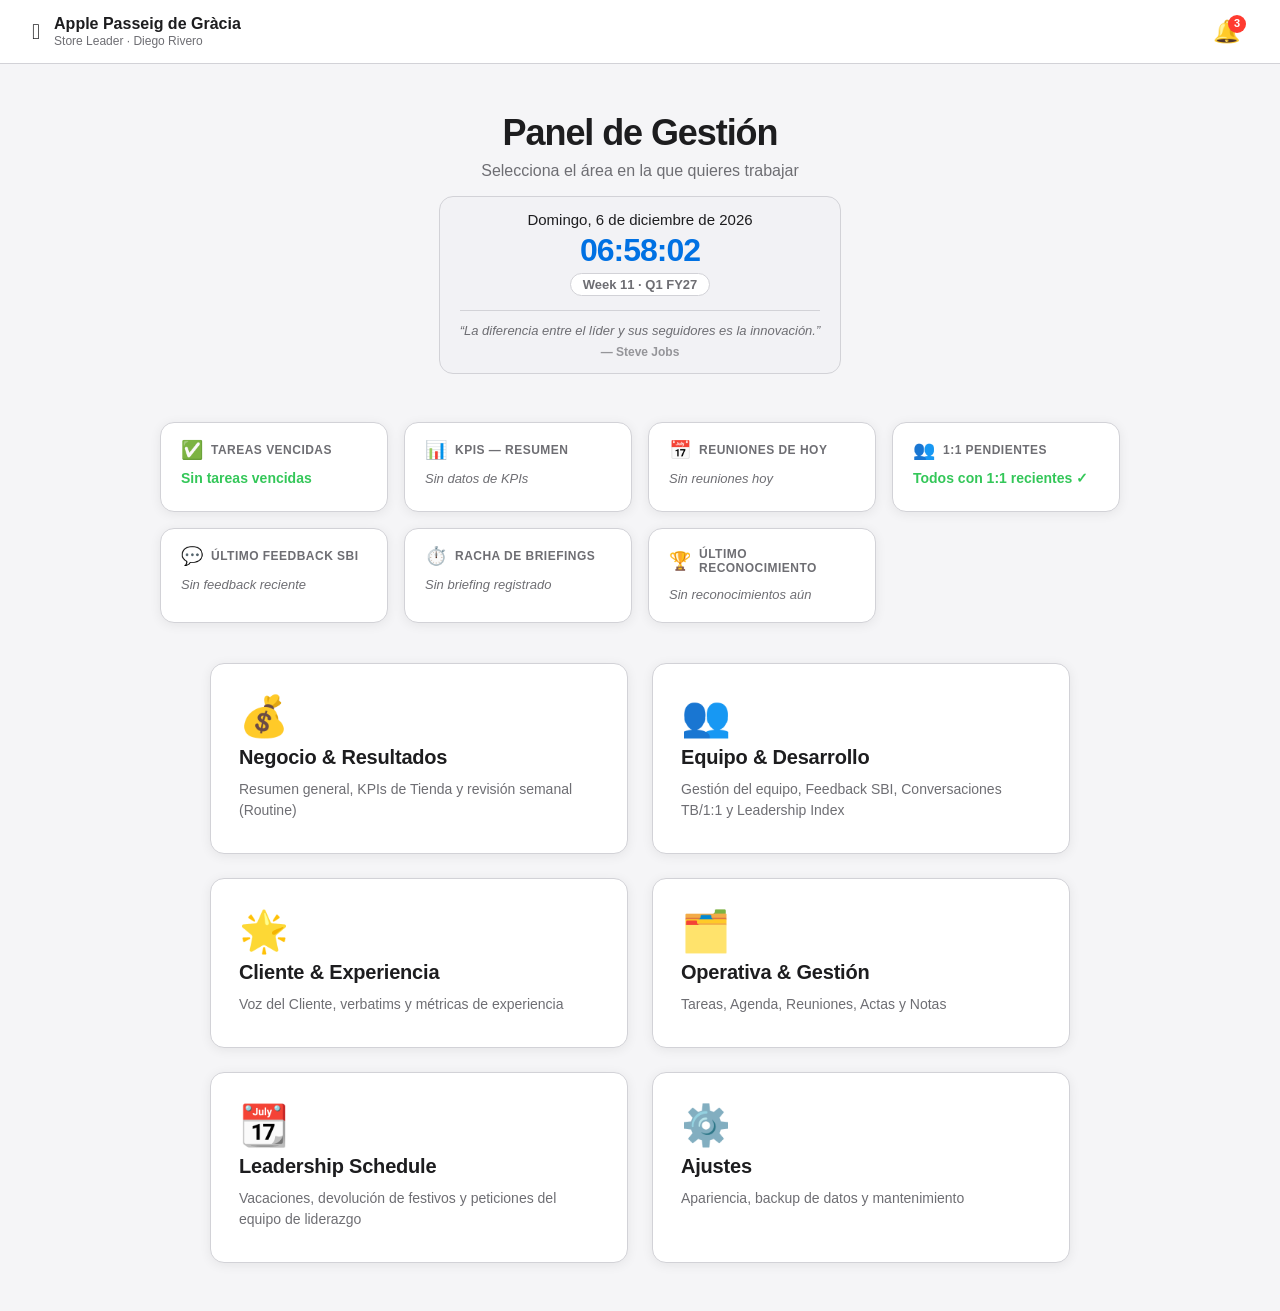
==== commit ce25b882: "refactor: address code review feedback — loop efficiency and parseNum docstring Agent-Logs-Url: http" ====
--- a/Dashboard-Personal (Back up)/index.html
+++ b/Dashboard-Personal (Back up)/index.html
@@ -651,10 +651,11 @@
           // If briefing not done today, start counting from yesterday
           if (!doneToday) checkDate.setDate(checkDate.getDate() - 1);
           for (const d of sortedDates) {
-            if (d === localDateStr(checkDate)) {
+            const checkStr = localDateStr(checkDate);
+            if (d === checkStr) {
               streak++;
               checkDate.setDate(checkDate.getDate() - 1);
-            } else if (d < localDateStr(checkDate)) {
+            } else if (d < checkStr) {
               break; // gap found — streak ends
             }
           }
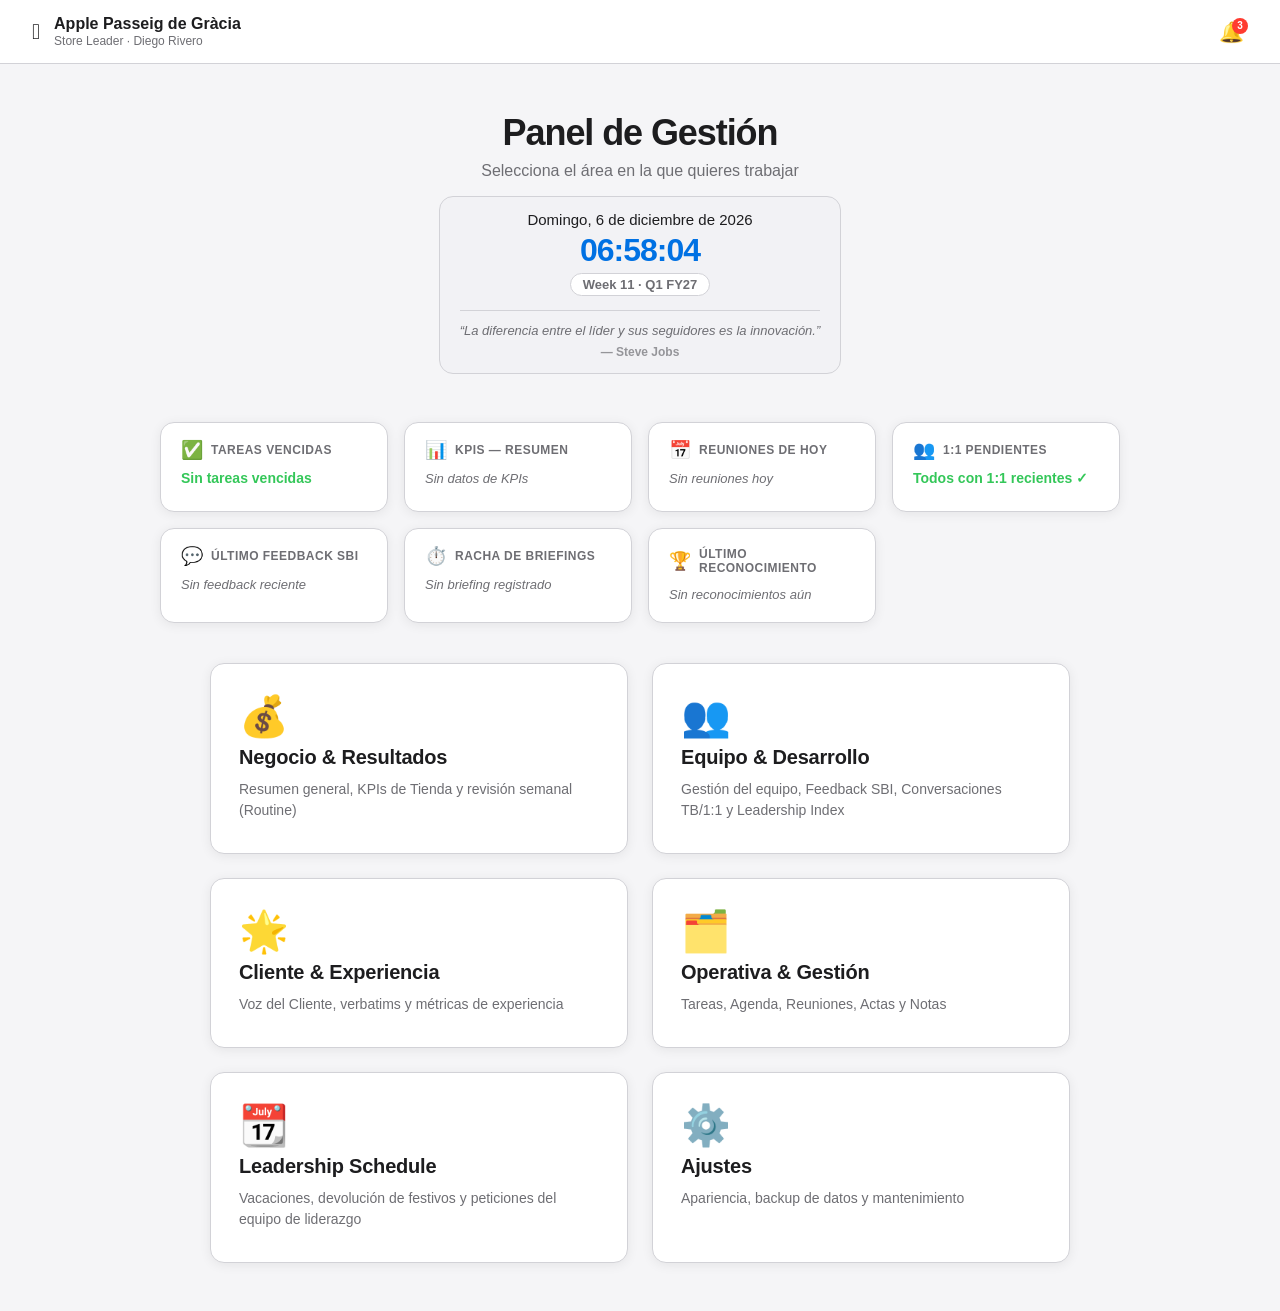
==== commit ef7b2c5a: "Unificar campana de notificaciones: usar mismas clases notif-* en index.html y dashboard.html Agent-" ====
--- a/Dashboard-Personal (Back up)/index.html
+++ b/Dashboard-Personal (Back up)/index.html
@@ -20,17 +20,14 @@
     <div class="store-name">Apple Passeig de Gràcia</div>
     <div class="store-role">Store Leader · Diego Rivero</div>
   </div>
-  <button class="hw-notif-bell" id="hw-notif-bell" onclick="toggleHomeNotifs()" title="Alertas">
-    🔔 <span class="hw-notif-badge" id="hw-notif-badge" style="display:none">0</span>
+  <button class="notif-btn" id="notif-btn" onclick="toggleNotifications()" title="Alertas">
+    🔔 <span class="notif-badge" id="notif-badge" style="display:none">0</span>
   </button>
 </header>
 
-<div class="hw-notif-panel" id="hw-notif-panel">
-  <div class="hw-notif-header">
-    <span>🔔 Centro de alertas</span>
-    <button onclick="toggleHomeNotifs()">✕</button>
-  </div>
-  <div class="hw-notif-items" id="hw-notif-items"></div>
+<div class="notif-panel" id="notif-panel">
+  <div class="notif-panel-header">🔔 Centro de alertas</div>
+  <div id="notif-items"></div>
 </div>
 
 <main class="index-main">
@@ -455,6 +452,7 @@
 <script type="module">
   import { FISCAL_QUARTERS, DIAS, MESES, K, DEFAULT_QUOTES } from './js/core/constants.js';
   import { load, esc, parseNum, daysDiff, localDateStr } from './js/core/utils.js';
+  import { updateNotifBadgeForHome, toggleNotificationsForHome } from './js/ui/notifications.js';
 
   // ── INFO FISCAL ─────────────────────────────────────────────────────────────
 
@@ -723,227 +721,13 @@
 
   // ── NOTIFICACIONES ───────────────────────────────────────────────────────────
 
-  function _sortAlerts(alerts) {
-    const order = { high:0, medium:1, low:2 };
-    return alerts.slice().sort((a,b) => (order[a.priority]??2) - (order[b.priority]??2));
-  }
-
-  function getAlertsForHome() {
-    const alerts = [];
-    const today = new Date();
-    const todayStr = localDateStr(today);
-    const MS_PER_DAY = 86400 * 1000;
-
-    /* ── Existing rules (DOM-free) ── */
-
-    // Tareas vencidas → high
-    try {
-      const tasks = load(K.tasks, []);
-      const overdue = tasks.filter(t => !t.done && t.date && t.date < todayStr);
-      if (overdue.length) alerts.push({ icon:'⚠️', text:`${overdue.length} tarea(s) vencida(s)`, tab:'tareas', priority:'high' });
-    } catch(_) {}
-
-    // Seguimiento pendiente TB → medium
-    try {
-      const tbs  = load(K.tbs, {});
-      const team = load(K.team, []);
-      Object.entries(tbs).forEach(([mid, sessions]) => {
-        const pending = sessions.filter(s => s.followUp && !s.followUpDone);
-        if (pending.length) {
-          const member = team.find(m => m.id === parseInt(mid));
-          alerts.push({ icon:'⏳', text:`Seguimiento pendiente con ${member ? member.name : 'un miembro'}`, tab:'equipo', priority:'medium' });
-        }
-      });
-    } catch(_) {}
-
-    // Reunión sin acta → medium
-    try {
-      const now = Date.now();
-      const reuniones = load(K.reuniones, []);
-      reuniones.filter(r => r.status === 'Completada' && r.datetime).forEach(r => {
-        const dt = new Date(r.datetime).getTime();
-        if (now - dt < 48*3600*1000 && !r.notes && (!r.agreements || !r.agreements.length)) {
-          alerts.push({ icon:'📝', text:`${r.title} sin acta`, tab:'reuniones', priority:'medium' });
-        }
-      });
-    } catch(_) {}
-
-    // Reconocimientos +14 días → low
-    try {
-      const team  = load(K.team, []);
-      const recogs = load(K.reconocimientos, []);
-      const visible = team.filter(m => !m.hidden);
-      if (visible.length) {
-        const overdueMembers = visible.filter(m => {
-          const last = recogs.filter(r => r.personId === m.id).sort((a,b) => b.date.localeCompare(a.date))[0];
-          if (!last) return true;
-          return Math.floor((new Date(todayStr) - new Date(last.date)) / MS_PER_DAY) > 14;
-        });
-        if (overdueMembers.length) alerts.push({ icon:'🏆', text:`Reconocer: ${overdueMembers.length} persona${overdueMembers.length>1?'s':''} lleva${overdueMembers.length>1?'n':''} +14 días sin reconocimiento`, tab:'equipo', priority:'low' });
-      } else if (!recogs.length) {
-        alerts.push({ icon:'🏆', text:'Aún no hay reconocimientos registrados', tab:'equipo', priority:'low' });
-      }
-    } catch(_) {}
-
-    // Ventas bajo objetivo (desde localStorage) → high
-    try {
-      const kpis = load(K.kpis, null);
-      if (kpis) {
-        const v = parseNum(kpis.ventas);
-        const o = parseNum(kpis.objVentas);
-        if (o > 0 && v/o < 0.7) alerts.push({ icon:'📉', text:`Ventas al ${Math.round(v/o*100)}% del objetivo`, tab:'kpis', priority:'high' });
-      }
-    } catch(_) {}
-
-    /* ── New rules ── */
-
-    // 1. 👥 1:1 sin realizar en +14 días → high
-    try {
-      const tbs  = load(K.tbs, {});
-      const team = load(K.team, []);
-      const visible = team.filter(m => !m.hidden);
-      const pending11 = visible.filter(m => {
-        const sessions = tbs[m.id] || [];
-        if (!sessions.length) return true;
-        const lastDate = sessions.map(s => s.date).filter(Boolean).sort().pop();
-        if (!lastDate) return true;
-        return daysDiff(lastDate, today) > 14;
-      });
-      if (pending11.length > 3) {
-        alerts.push({ icon:'👥', text:`${pending11.length} personas sin 1:1 en +14 días`, tab:'equipo', priority:'high' });
-      } else {
-        pending11.forEach(m => {
-          const sessions = tbs[m.id] || [];
-          const lastDate = sessions.map(s => s.date).filter(Boolean).sort().pop();
-          const days = lastDate ? daysDiff(lastDate, today) : null;
-          const suffix = days != null ? ` (+${days} días)` : '';
-          alerts.push({ icon:'👥', text:`1:1 pendiente con ${m.name}${suffix}`, tab:'equipo', priority:'high' });
-        });
-      }
-    } catch(_) {}
-
-    // 2. 📉 KPIs bajaron >5% vs semana anterior → high
-    try {
-      const kpiHistory = load(K.kpiHistory, []);
-      if (kpiHistory.length >= 2) {
-        const sorted = [...kpiHistory].sort((a,b) => (a.date||'').localeCompare(b.date||''));
-        const prev = sorted[sorted.length - 2];
-        const last = sorted[sorted.length - 1];
-        const vPrev = parseNum(prev.ventas), oPrev = parseNum(prev.objVentas);
-        const vLast = parseNum(last.ventas), oLast = parseNum(last.objVentas);
-        const pctPrev = oPrev > 0 ? vPrev / oPrev : null;
-        const pctLast = oLast > 0 ? vLast / oLast : null;
-        if (pctPrev != null && pctLast != null && pctPrev > 0) {
-          const drop = ((pctPrev - pctLast) / pctPrev) * 100;
-          if (drop > 5) alerts.push({ icon:'📉', text:`Ventas bajaron un ${Math.round(drop)}% vs semana anterior`, tab:'kpis', priority:'high' });
-        }
-      }
-    } catch(_) {}
-
-    // 3. 💾 Backup no realizado en +7 días → low
-    try {
-      const lastBackup = parseInt(localStorage.getItem('apg_last_backup') || '0', 10);
-      if (!lastBackup) {
-        alerts.push({ icon:'💾', text:'No has hecho backup nunca', tab:null, priority:'low' });
-      } else {
-        const backupDays = Math.floor((Date.now() - lastBackup) / MS_PER_DAY);
-        if (backupDays > 7) alerts.push({ icon:'💾', text:`No has hecho backup en ${backupDays} días`, tab:null, priority:'low' });
-      }
-    } catch(_) {}
-
-    // 4. 📅 Reuniones de hoy sin briefing → medium
-    try {
-      const events = load(K.events, []);
-      const todayEvents = events.filter(ev => ev.date === todayStr);
-      const briefingDate = load(K.briefingDate, null);
-      if (todayEvents.length > 0 && briefingDate !== todayStr) {
-        alerts.push({ icon:'📅', text:`Tienes ${todayEvents.length} reunión${todayEvents.length>1?'es':''} hoy y no has hecho el briefing`, tab:'resumen', priority:'medium' });
-      }
-    } catch(_) {}
-
-    // 5. 🎯 Ventas entre 85-99% del objetivo → medium
-    try {
-      const kpis = load(K.kpis, null);
-      if (kpis) {
-        const v = parseNum(kpis.ventas);
-        const o = parseNum(kpis.objVentas);
-        if (o > 0) {
-          const p = v / o * 100;
-          if (p >= 85 && p < 100) alerts.push({ icon:'🎯', text:`¡Ventas al ${Math.round(p)}% del objetivo — un último empujón!`, tab:'kpis', priority:'medium' });
-        }
-      }
-    } catch(_) {}
-
-    // 6. 💬 Sin feedback SBI en +14 días → low
-    try {
-      const sbiHistory = load('apg_sbi_history', []);
-      if (!sbiHistory.length) {
-        alerts.push({ icon:'💬', text:'Llevas +14 días sin registrar feedback SBI', tab:'feedback', priority:'low' });
-      } else {
-        const lastSbi = sbiHistory[0];
-        if (lastSbi && lastSbi.date) {
-          const sbiDays = daysDiff(lastSbi.date, today);
-          if (sbiDays > 14) alerts.push({ icon:'💬', text:'Llevas +14 días sin registrar feedback SBI', tab:'feedback', priority:'low' });
-        }
-      }
-    } catch(_) {}
-
-    return _sortAlerts(alerts);
-  }
-
-  const TAB_URLS = {
-    tareas:    'dashboard.html?seccion=operativa',
-    equipo:    'dashboard.html?seccion=equipo',
-    reuniones: 'dashboard.html?seccion=operativa',
-    kpis:      'dashboard.html?seccion=negocio',
-    resumen:   'dashboard.html?seccion=negocio',
-    feedback:  'dashboard.html?seccion=equipo',
-    null:      null,
-  };
-
-  const PRIORITY_LABEL = { high:'Alta', medium:'Media', low:'Baja' };
-
-  function renderHomeNotifs() {
-    const alerts = getAlertsForHome();
-    const badge  = document.getElementById('hw-notif-badge');
-    const items  = document.getElementById('hw-notif-items');
-
-    if (badge) {
-      if (alerts.length > 0) { badge.style.display = 'flex'; badge.textContent = alerts.length; }
-      else { badge.style.display = 'none'; }
-    }
-
-    if (!items) return;
-    if (!alerts.length) {
-      items.innerHTML = '<div class="hw-notif-empty">✅ Todo en orden<br><span>No hay alertas pendientes. ¡Buen trabajo!</span></div>';
-      return;
-    }
-
-    items.innerHTML = alerts.map(a => {
-      const url = a.tab ? (TAB_URLS[a.tab] || 'dashboard.html') : null;
-      const btn  = url ? `<a class="hw-notif-go" href="${url}">Ver →</a>` : '';
-      return `<div class="hw-notif-item hw-notif-${a.priority}">
-        <span class="hw-notif-icon">${a.icon}</span>
-        <span class="hw-notif-text">${esc(a.text)}</span>
-        ${btn}
-      </div>`;
-    }).join('');
-  }
-
-  window.toggleHomeNotifs = function() {
-    const panel = document.getElementById('hw-notif-panel');
-    if (!panel) return;
-    const isOpen = panel.classList.toggle('open');
-    if (isOpen) renderHomeNotifs();
-  };
-
-  // Render badge on load (don't open panel)
-  renderHomeNotifs();
+  window.toggleNotifications = toggleNotificationsForHome;
+  updateNotifBadgeForHome();
 
   // ── Cerrar panel de notificaciones al hacer clic fuera ───────────────────────
   document.addEventListener('click', function(e) {
-    const panel = document.getElementById('hw-notif-panel');
-    const bell  = document.getElementById('hw-notif-bell');
+    const panel = document.getElementById('notif-panel');
+    const bell  = document.getElementById('notif-btn');
     if (panel && panel.classList.contains('open') && !panel.contains(e.target) && !bell.contains(e.target)) {
       panel.classList.remove('open');
     }
--- a/Dashboard-Personal (Back up)/dashboard.css
+++ b/Dashboard-Personal (Back up)/dashboard.css
@@ -1248,6 +1248,7 @@
       backdrop-filter: saturate(180%) blur(20px);
       -webkit-backdrop-filter: saturate(180%) blur(20px);
     }
+    .index-header .notif-btn { margin-left: auto; }
     .index-main {
       flex: 1;
       display: flex;
